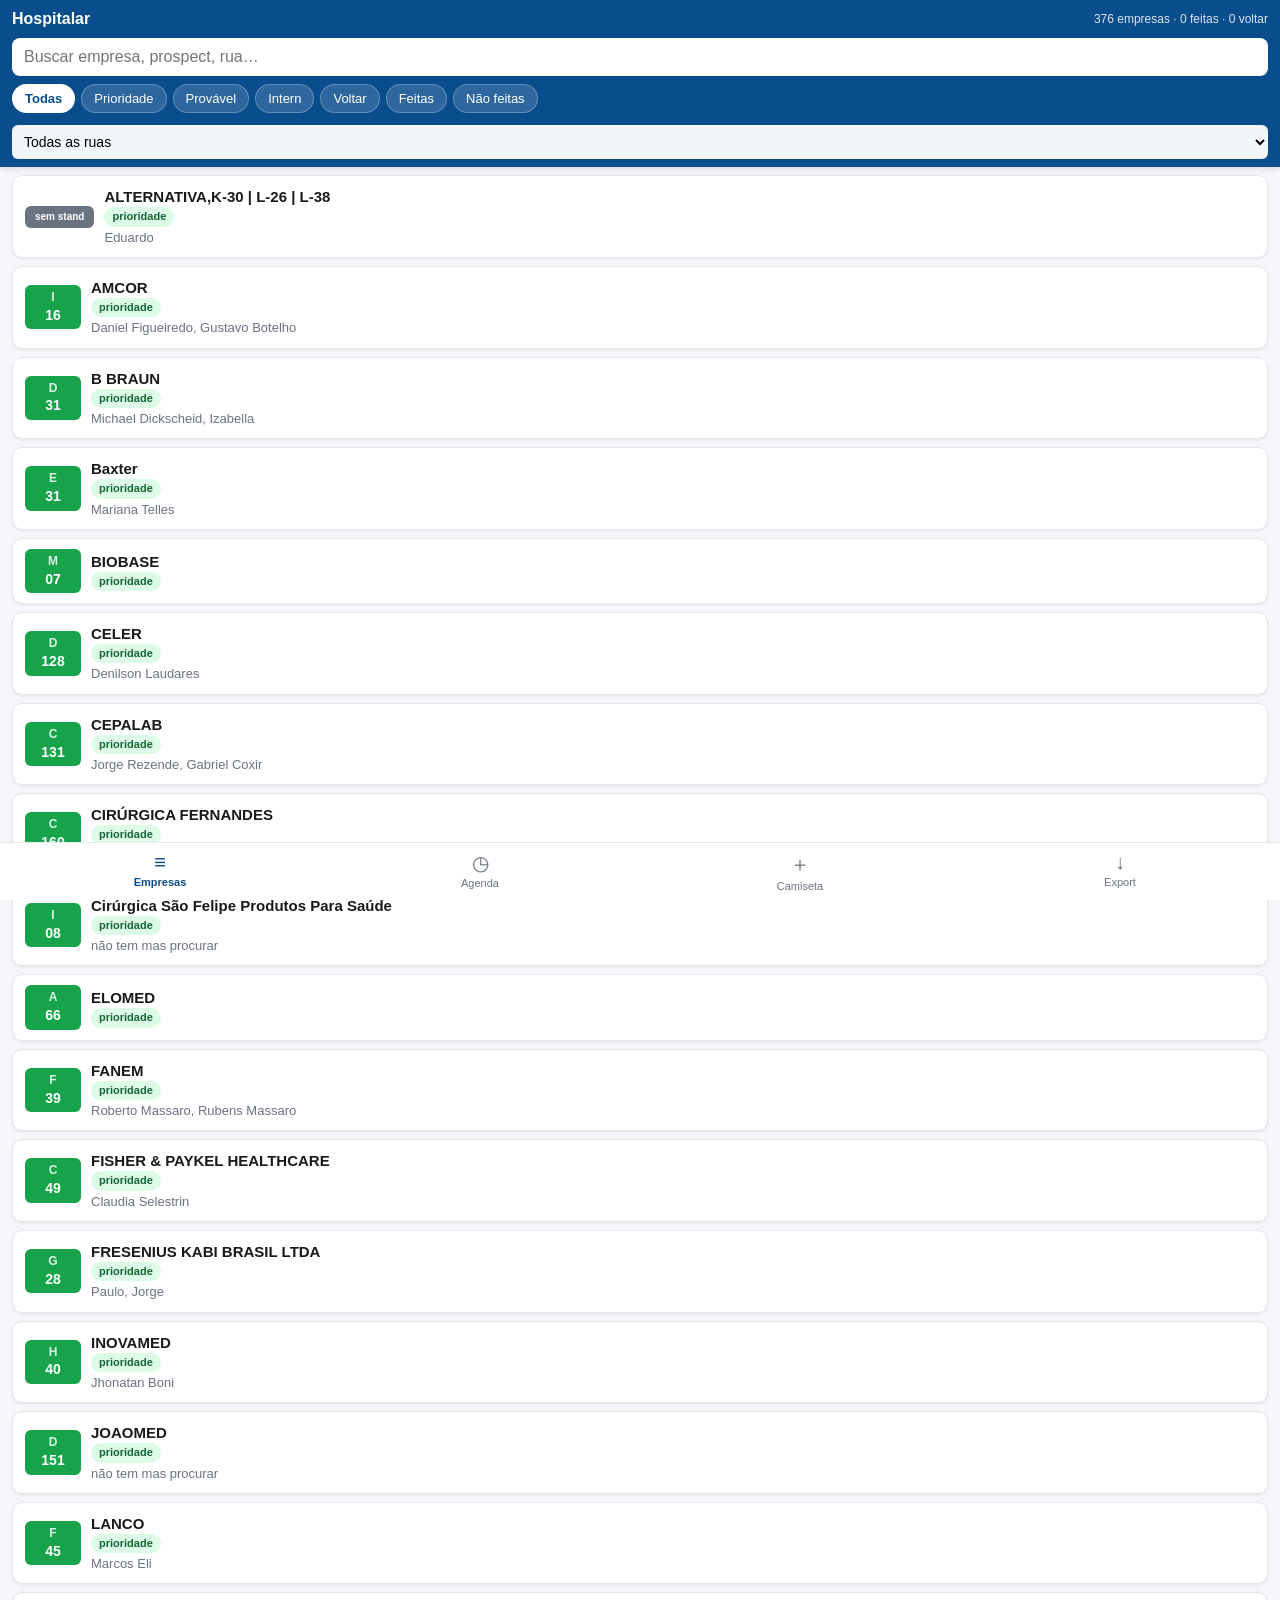
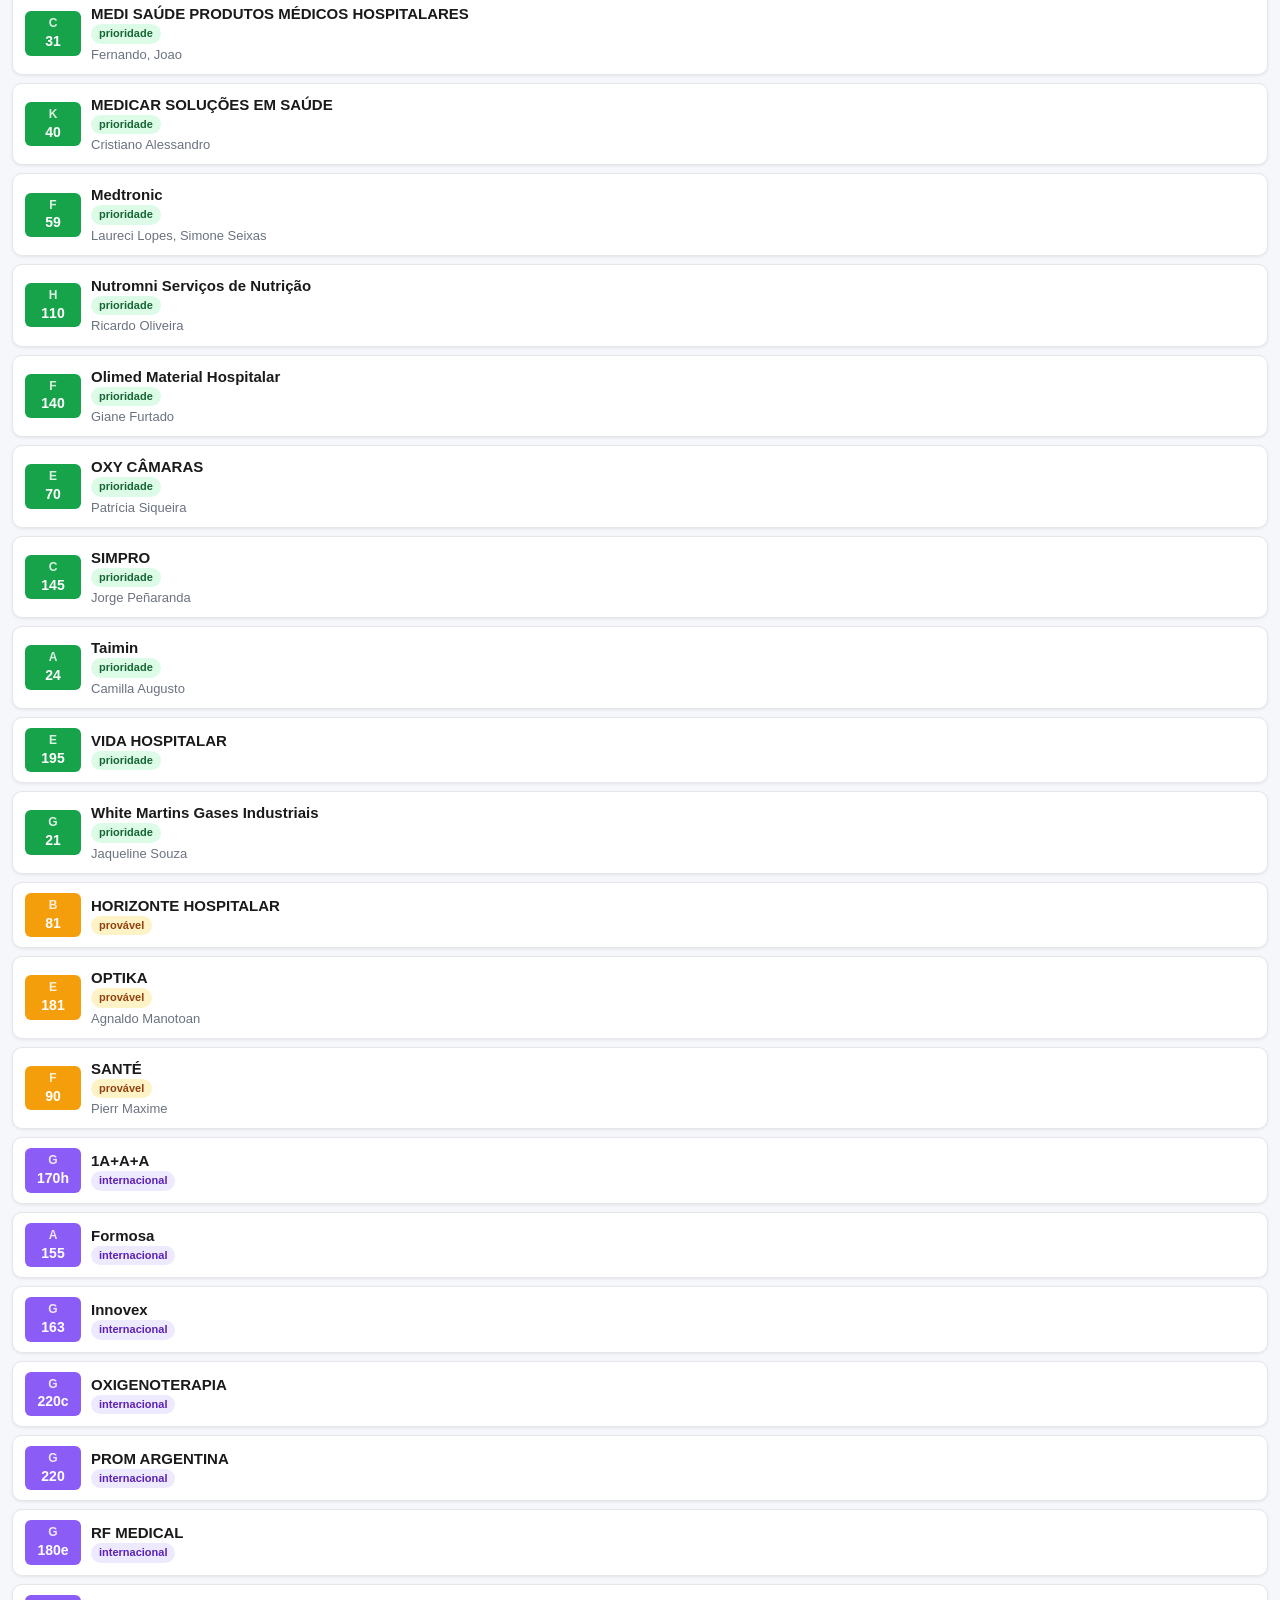
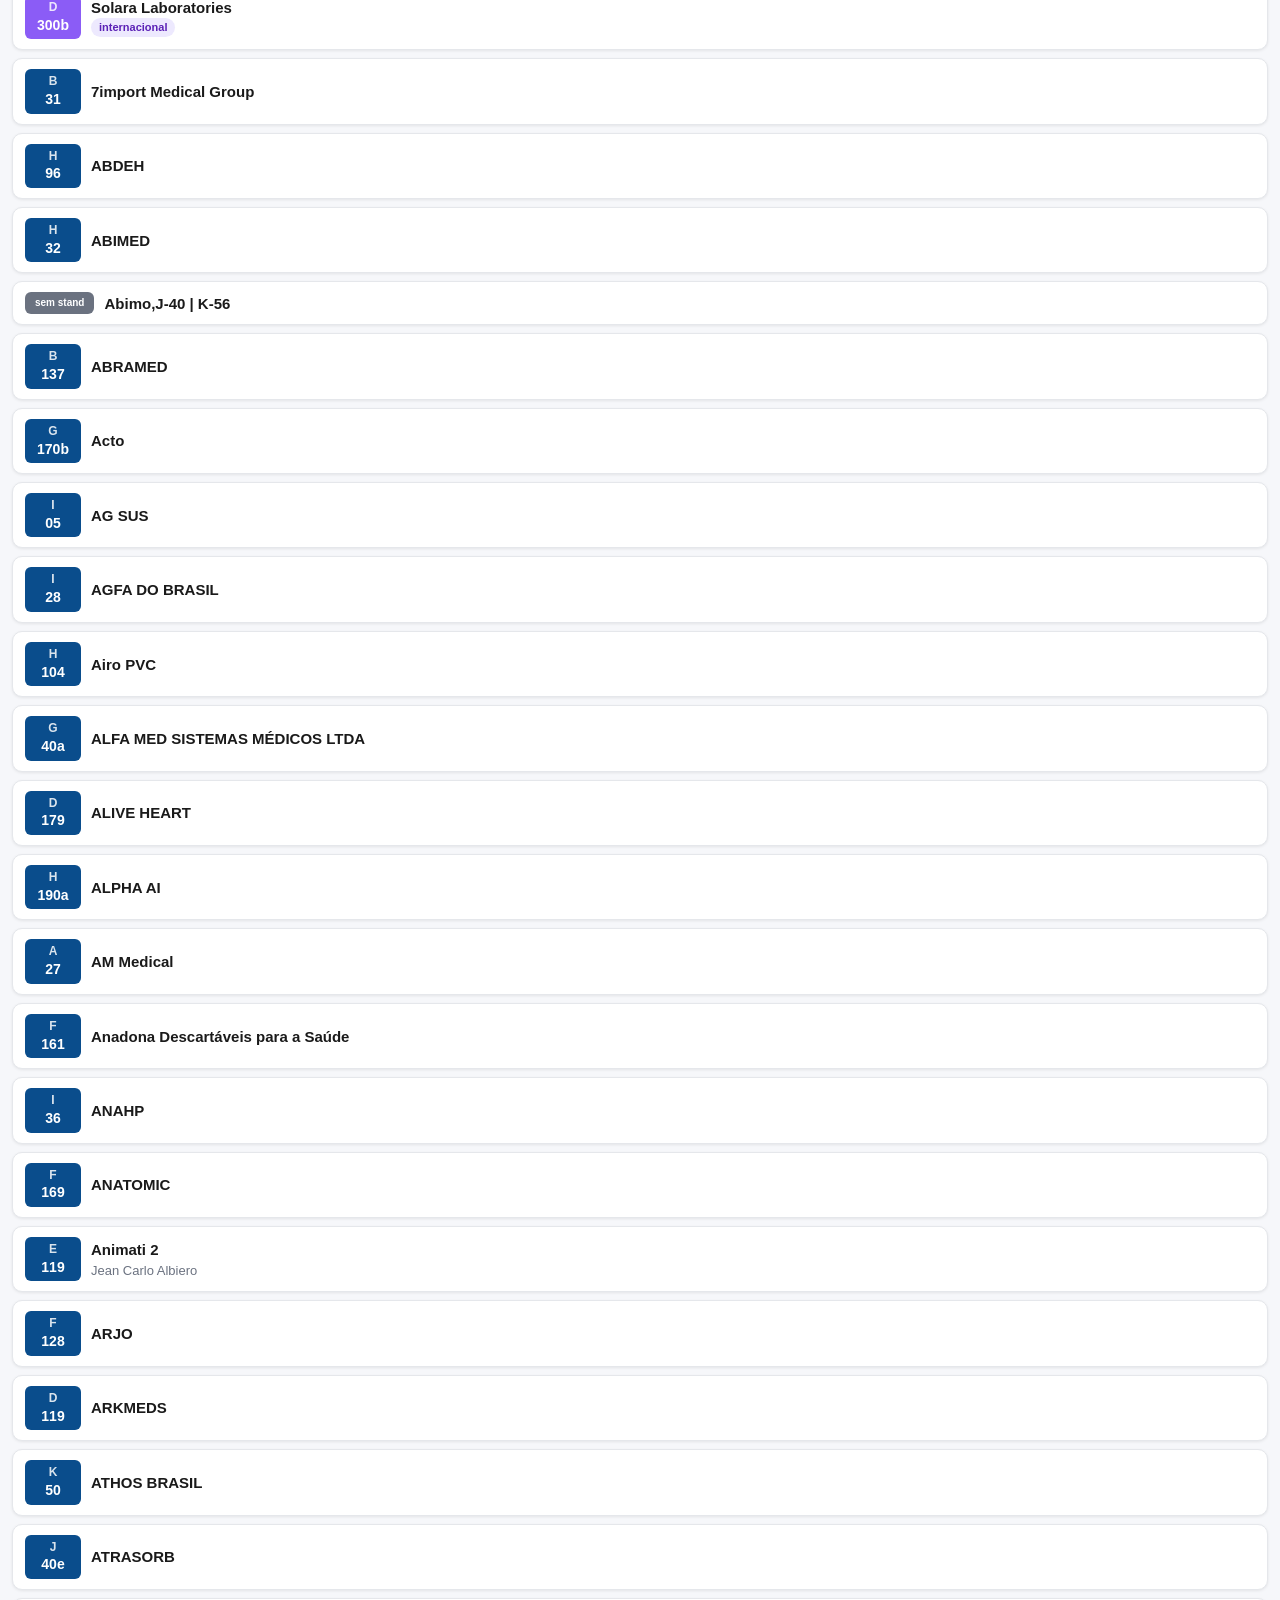
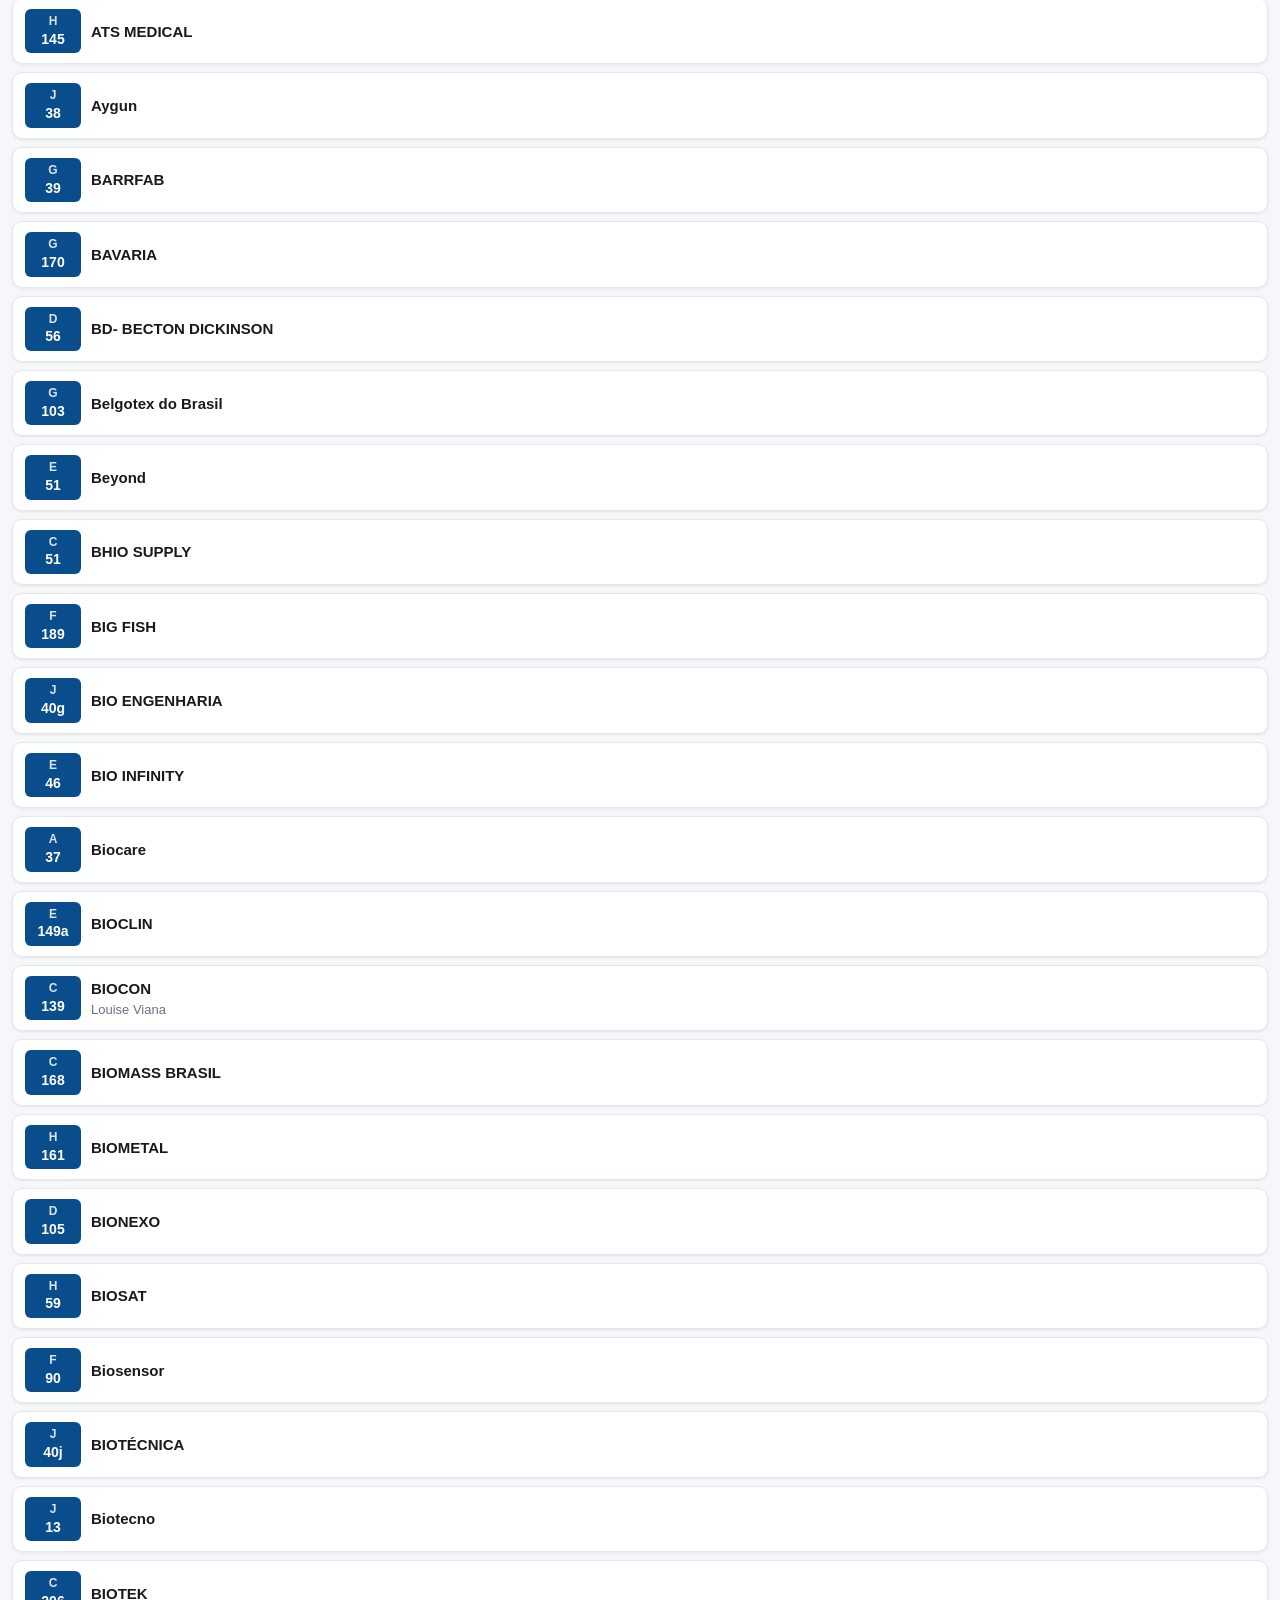
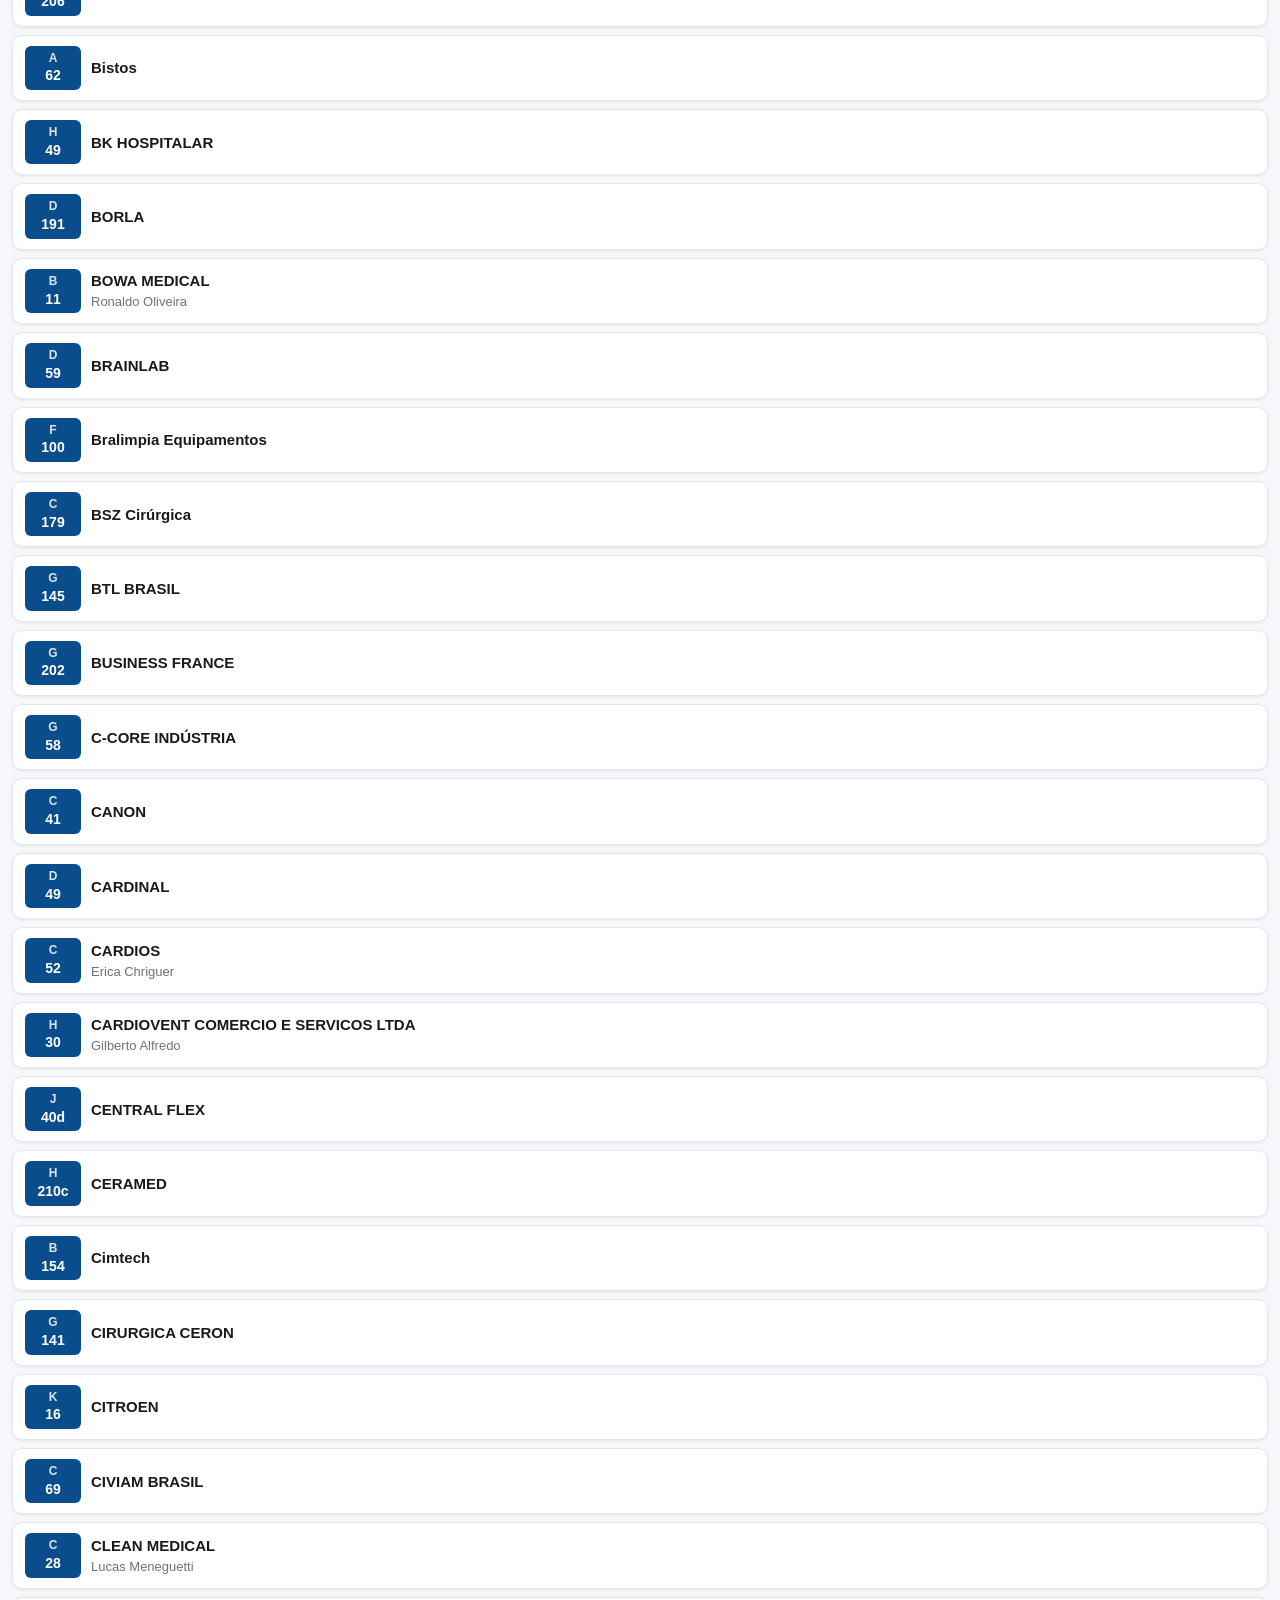
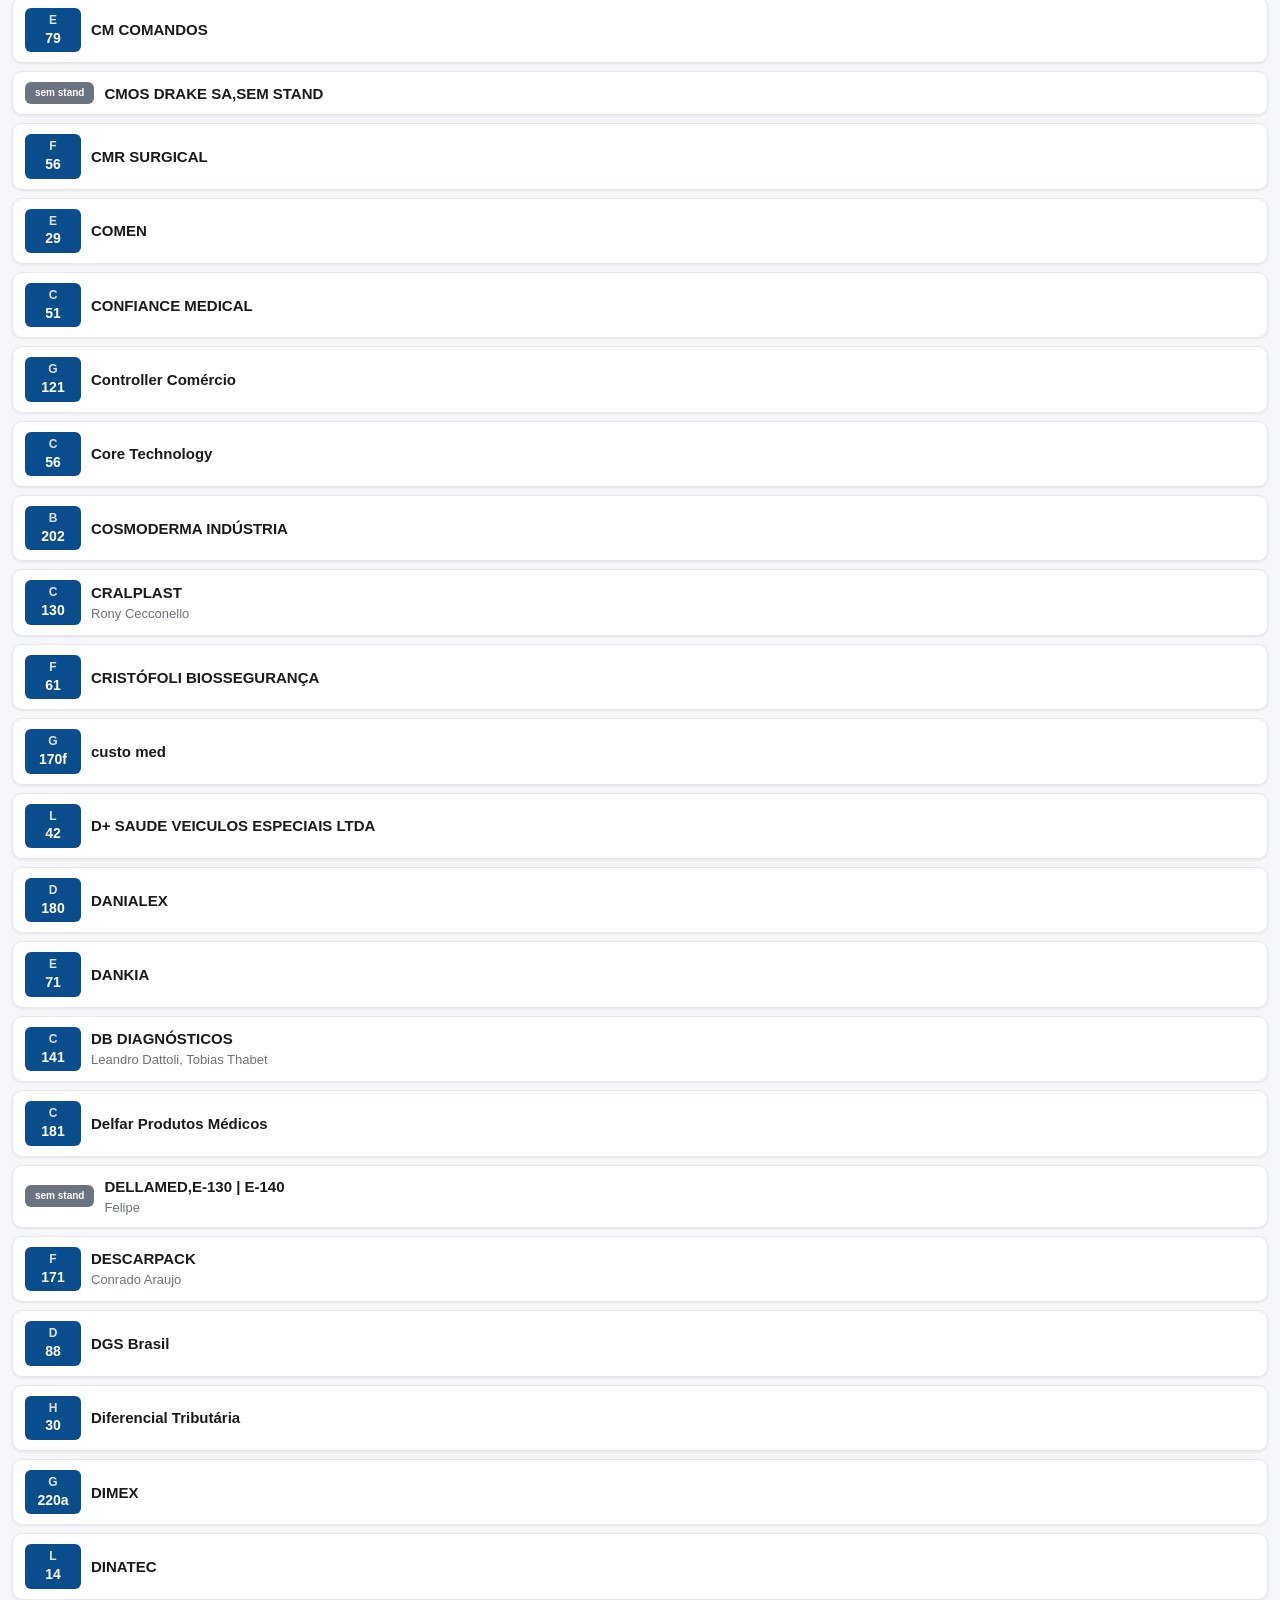
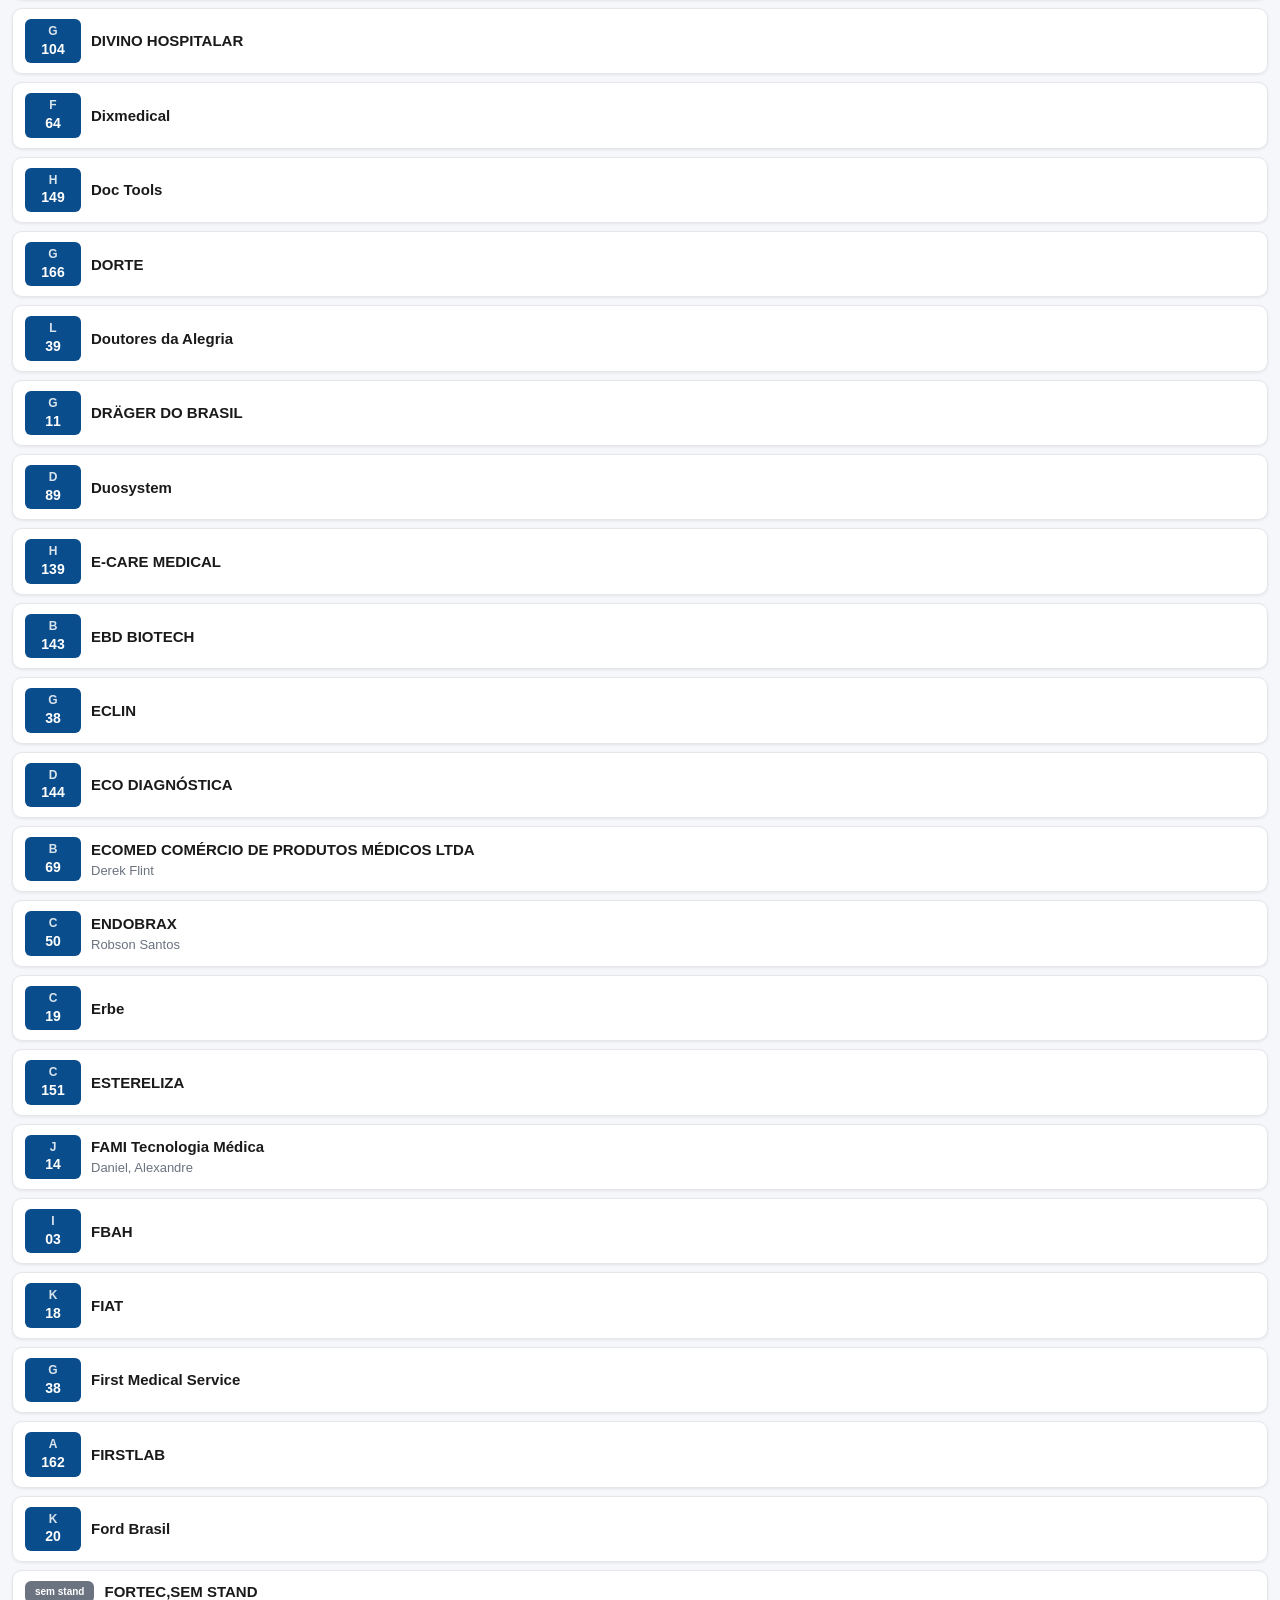
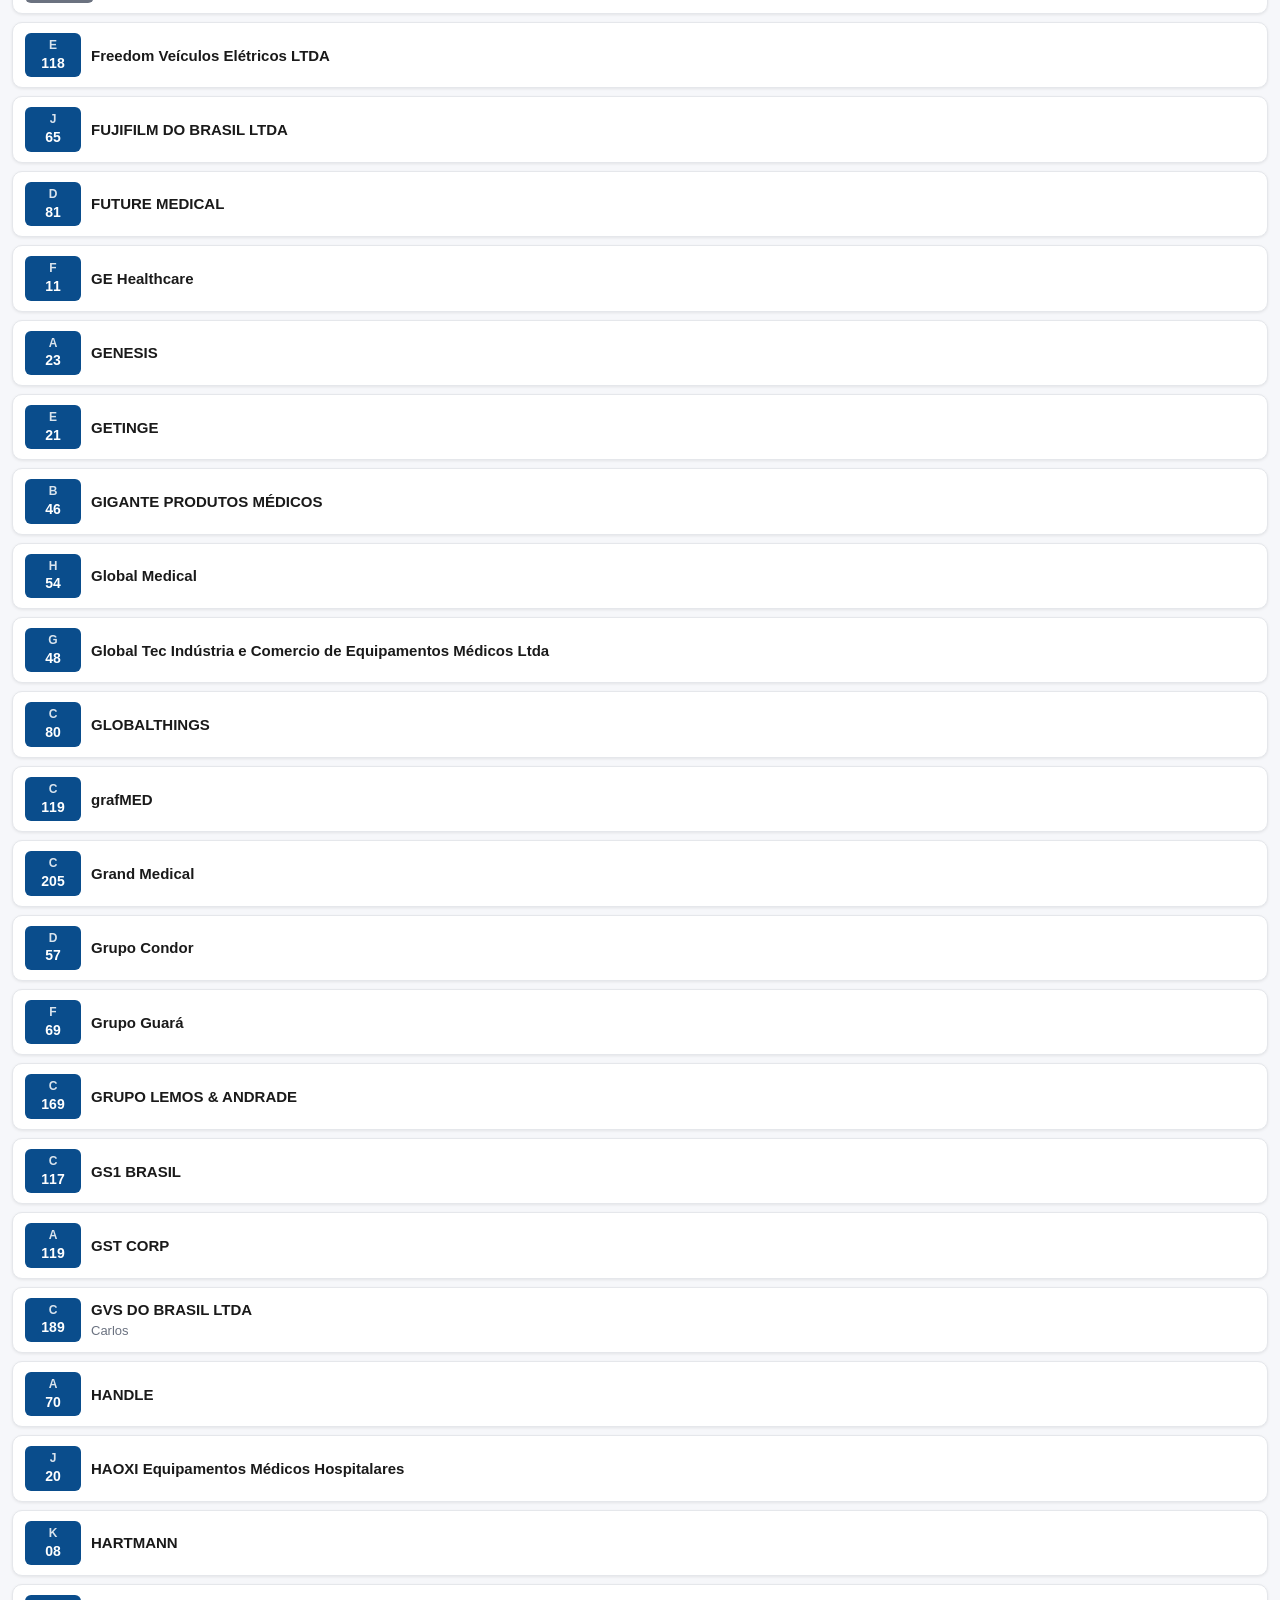
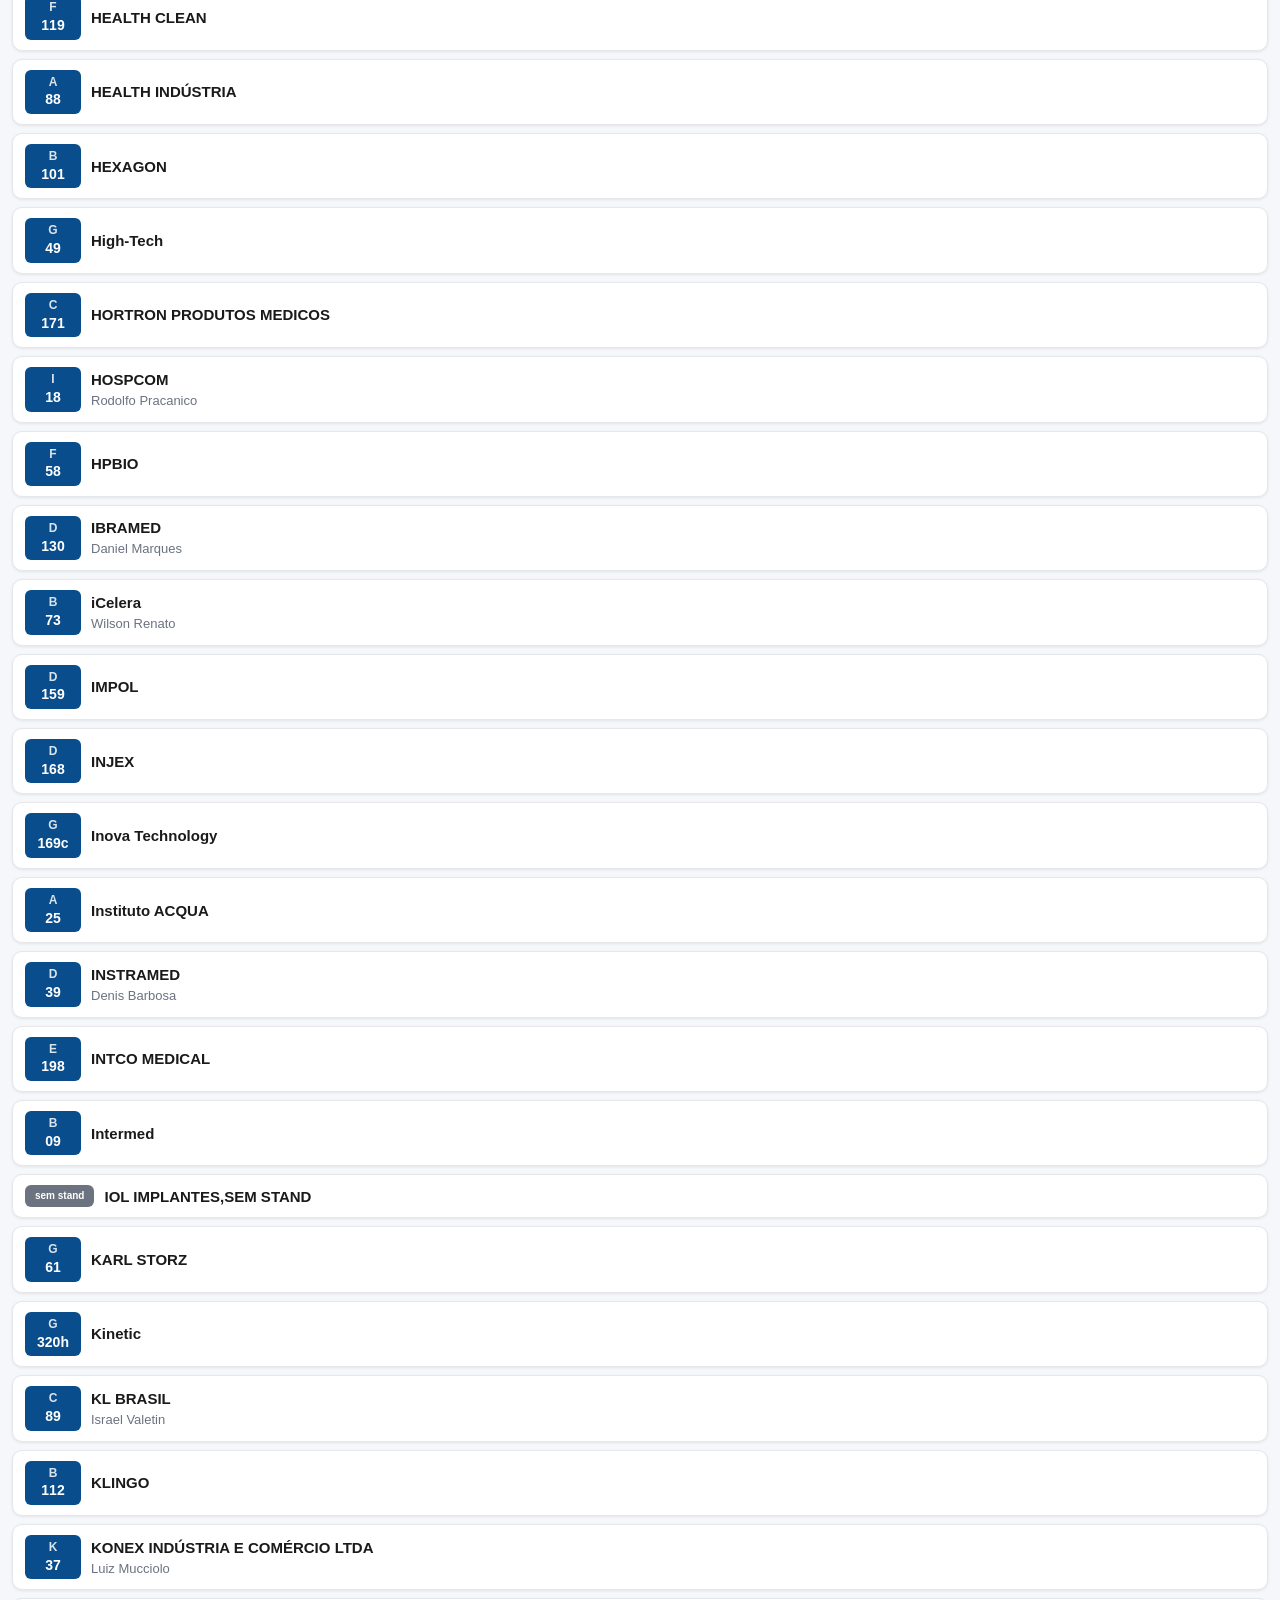
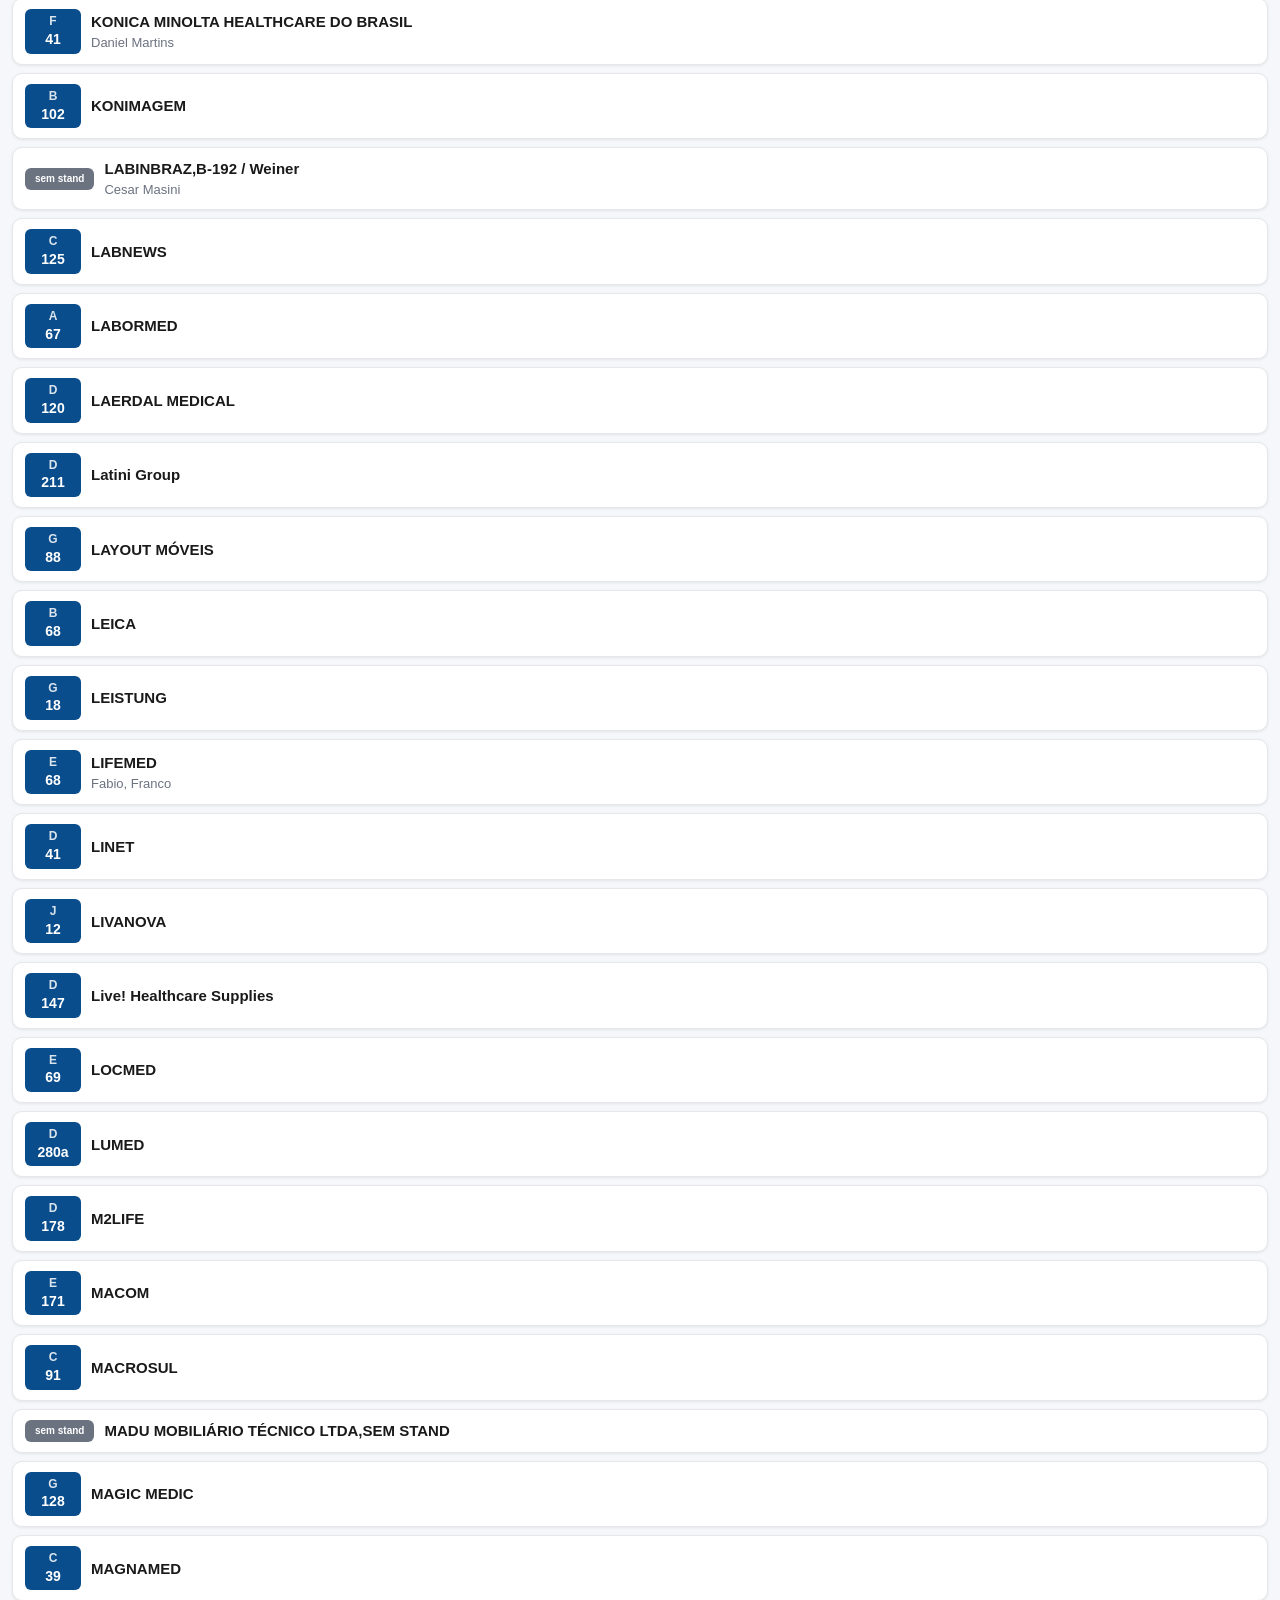
==== index.html @ 7a1d226c "feat: PWA Hospitalar 2026 inicial" ====
<!DOCTYPE html>
<html lang="pt-BR">
<head>
<meta charset="UTF-8">
<meta name="viewport" content="width=device-width, initial-scale=1, viewport-fit=cover, maximum-scale=1, user-scalable=no">
<meta name="theme-color" content="#0a4d8c">
<meta name="apple-mobile-web-app-capable" content="yes">
<meta name="apple-mobile-web-app-status-bar-style" content="black-translucent">
<meta name="apple-mobile-web-app-title" content="Hospitalar">
<link rel="manifest" href="manifest.json">
<link rel="apple-touch-icon" href="icon-192.png">
<title>Hospitalar 2026</title>
<link rel="stylesheet" href="app.css">
</head>
<body>

<header id="top-bar">
  <div id="title-row">
    <div id="title">Hospitalar</div>
    <div id="counter" class="muted">…</div>
  </div>
  <div id="search-row" class="hide-on-detail">
    <input id="q" type="search" placeholder="Buscar empresa, prospect, rua…" autocomplete="off">
  </div>
  <div id="filter-row" class="hide-on-detail">
    <button class="chip" data-filter="all">Todas</button>
    <button class="chip" data-filter="sim">Prioridade</button>
    <button class="chip" data-filter="provavel">Provável</button>
    <button class="chip" data-filter="intern">Intern</button>
    <button class="chip" data-filter="agenda">Voltar</button>
    <button class="chip" data-filter="feita">Feitas</button>
    <button class="chip" data-filter="naofeita">Não feitas</button>
  </div>
  <div id="rua-row" class="hide-on-detail">
    <select id="rua-select"><option value="">Todas as ruas</option></select>
  </div>
</header>

<main id="app">
  <!-- Vista de lista -->
  <section id="list-view" class="view active">
    <ul id="empresa-list"></ul>
    <div id="empty-state" class="empty hidden">Nada encontrado.</div>
  </section>

  <!-- Vista de detalhe -->
  <section id="detail-view" class="view"></section>

  <!-- Vista de agenda -->
  <section id="agenda-view" class="view"></section>

  <!-- Vista de extras (scans camiseta) -->
  <section id="extras-view" class="view"></section>

  <!-- Vista de export -->
  <section id="export-view" class="view">
    <h2>Exportar</h2>
    <p class="muted">Baixa todos os dados que você registrou.</p>
    <button class="btn primary" id="btn-export-json">Baixar JSON</button>
    <button class="btn" id="btn-export-csv">Baixar CSV (visitas)</button>
    <button class="btn" id="btn-export-agenda-csv">Baixar CSV (agenda)</button>
    <hr>
    <h3>Atenção</h3>
    <p class="muted">Dados ficam no seu celular. Se desinstalar o app ou limpar dados do navegador, perde tudo. Faça export ao final de cada dia.</p>
    <hr>
    <h3>Stats</h3>
    <div id="stats"></div>
    <hr>
    <button class="btn danger" id="btn-reset">Apagar tudo</button>
  </section>
</main>

<nav id="bottom-nav">
  <button data-view="list-view" class="nav-btn active">
    <span class="icon">≡</span><span>Empresas</span>
  </button>
  <button data-view="agenda-view" class="nav-btn">
    <span class="icon">◷</span><span>Agenda</span>
  </button>
  <button data-view="extras-view" class="nav-btn">
    <span class="icon">＋</span><span>Camiseta</span>
  </button>
  <button data-view="export-view" class="nav-btn">
    <span class="icon">↓</span><span>Export</span>
  </button>
</nav>

<script src="db.js"></script>
<script src="app.js"></script>
<script>
if ('serviceWorker' in navigator) {
  navigator.serviceWorker.register('sw.js').catch(console.warn);
}
</script>
</body>
</html>
---- app.css ----
:root {
  --bg: #f6f7fa;
  --card: #ffffff;
  --primary: #0a4d8c;
  --primary-dark: #073966;
  --accent: #14a085;
  --warn: #f59e0b;
  --danger: #dc2626;
  --text: #1a1a1a;
  --muted: #6b7280;
  --border: #e5e7eb;
  --sim: #16a34a;
  --provavel: #f59e0b;
  --intern: #8b5cf6;
  --nao: #9ca3af;
  --shadow: 0 1px 3px rgba(0,0,0,0.08);
}
* { box-sizing: border-box; }
html, body { margin: 0; padding: 0; background: var(--bg); color: var(--text);
  font-family: -apple-system, BlinkMacSystemFont, "Segoe UI", Roboto, sans-serif;
  font-size: 15px; line-height: 1.4;
  -webkit-tap-highlight-color: transparent;
  overscroll-behavior-y: contain;
}
body {
  padding-top: env(safe-area-inset-top);
  padding-bottom: env(safe-area-inset-bottom);
  min-height: 100vh;
}
.hidden { display: none !important; }
.muted { color: var(--muted); font-size: 13px; }

#top-bar {
  position: sticky; top: 0; z-index: 50;
  background: var(--primary); color: #fff;
  padding: 8px 12px 8px;
  box-shadow: 0 2px 6px rgba(0,0,0,0.12);
}
#title-row { display: flex; justify-content: space-between; align-items: center; }
#title { font-weight: 700; font-size: 16px; }
#counter { color: rgba(255,255,255,0.85); font-size: 12px; }
#search-row { margin-top: 8px; }
#q {
  width: 100%; padding: 10px 12px; border-radius: 8px; border: none;
  font-size: 16px; outline: none;
}
#filter-row {
  display: flex; gap: 6px; margin-top: 8px; overflow-x: auto;
  scrollbar-width: none; padding-bottom: 4px;
}
#filter-row::-webkit-scrollbar { display: none; }
.chip {
  background: rgba(255,255,255,0.15); color: #fff; border: 1px solid rgba(255,255,255,0.25);
  padding: 6px 12px; border-radius: 16px; font-size: 13px;
  white-space: nowrap; cursor: pointer; flex-shrink: 0;
}
.chip.active { background: #fff; color: var(--primary); font-weight: 600; }
#rua-row { margin-top: 8px; }
#rua-select {
  width: 100%; padding: 8px; border-radius: 6px; border: none;
  background: rgba(255,255,255,0.95); font-size: 14px;
}
body.detail-mode .hide-on-detail { display: none !important; }

main { padding: 0; min-height: calc(100vh - 200px); padding-bottom: 80px; }
.view { display: none; padding: 8px 12px; }
.view.active { display: block; }

#empresa-list { list-style: none; margin: 0; padding: 0; }
.empresa-card {
  background: var(--card); border: 1px solid var(--border); border-radius: 10px;
  padding: 10px 12px; margin-bottom: 8px; box-shadow: var(--shadow);
  display: flex; gap: 10px; align-items: center; cursor: pointer;
}
.empresa-card .info { flex: 1; min-width: 0; }
.empresa-card .nome { font-weight: 600; font-size: 15px; overflow: hidden;
  text-overflow: ellipsis; white-space: nowrap; }
.empresa-card .meta { font-size: 13px; color: var(--muted); display: flex; gap: 8px; flex-wrap: wrap; }
.empresa-card .stand-badge {
  background: var(--primary); color: #fff; font-weight: 700;
  padding: 4px 10px; border-radius: 6px; font-size: 14px; min-width: 56px;
  text-align: center;
}
.empresa-card .stand-badge .rua { font-size: 12px; opacity: 0.85; }
.empresa-card.sim .stand-badge { background: var(--sim); }
.empresa-card.provavel .stand-badge { background: var(--provavel); }
.empresa-card.intern .stand-badge { background: var(--intern); }
.empresa-card.nao .stand-badge { background: var(--nao); }
.empresa-card.no-stand .stand-badge { background: #6b7280; font-size: 10px; }
.status-pill {
  display: inline-block; padding: 2px 8px; border-radius: 10px; font-size: 11px;
  font-weight: 600;
}
.status-pill.sim { background: #dcfce7; color: #166534; }
.status-pill.provavel { background: #fef3c7; color: #92400e; }
.status-pill.intern { background: #ede9fe; color: #5b21b6; }
.status-pill.nao { background: #f3f4f6; color: #6b7280; }
.status-pill.feita { background: #dbeafe; color: #1e40af; }
.status-pill.voltar { background: #fee2e2; color: #991b1b; }
.status-pill.interesse-sem { background: #f3f4f6; color: #6b7280; }
.status-pill.interesse-algum { background: #fef3c7; color: #92400e; }
.status-pill.interesse-muito { background: #dcfce7; color: #166534; }

.empty { padding: 40px 20px; text-align: center; color: var(--muted); }

/* Detail view */
#detail-view { padding: 0; }
.detail-header {
  background: var(--primary); color: #fff; padding: 12px;
  position: sticky; top: 0; z-index: 10;
  display: flex; align-items: center; gap: 8px;
}
.detail-header .back { background: none; border: none; color: #fff;
  font-size: 20px; padding: 4px 8px; cursor: pointer; }
.detail-header .title { flex: 1; }
.detail-header .nome { font-weight: 700; font-size: 16px; }
.detail-header .sub { font-size: 12px; opacity: 0.9; }
.detail-body { padding: 12px; }
.detail-body h3 { margin: 16px 0 8px; font-size: 14px; color: var(--muted);
  text-transform: uppercase; letter-spacing: 0.5px; }
.detail-body section.card {
  background: var(--card); border-radius: 10px; padding: 12px; margin-bottom: 12px;
  box-shadow: var(--shadow);
}
.prospect {
  display: flex; gap: 10px; align-items: center; padding: 8px 0;
  border-bottom: 1px solid var(--border);
}
.prospect:last-child { border: none; }
.prospect .photo {
  width: 48px; height: 48px; border-radius: 50%; background: var(--border);
  display: flex; align-items: center; justify-content: center; font-size: 18px;
  color: var(--muted); overflow: hidden; flex-shrink: 0;
}
.prospect .photo img { width: 100%; height: 100%; object-fit: cover; }
.prospect .photo input { display: none; }
.prospect .info { flex: 1; min-width: 0; }
.prospect .nome { font-weight: 600; font-size: 14px; }
.prospect .actions { display: flex; gap: 6px; margin-top: 2px; flex-wrap: wrap; }
.prospect .actions a, .prospect .actions button {
  font-size: 12px; padding: 4px 8px; border-radius: 4px;
  border: 1px solid var(--border); background: #fff;
  color: var(--primary); text-decoration: none; cursor: pointer;
}

label { display: block; font-size: 13px; color: var(--muted); margin-top: 8px; margin-bottom: 4px; }
input[type="text"], input[type="tel"], input[type="email"], input[type="date"],
input[type="time"], select, textarea {
  width: 100%; padding: 10px; border: 1px solid var(--border); border-radius: 6px;
  font-size: 15px; background: #fff; font-family: inherit;
}
textarea { resize: vertical; min-height: 70px; }
.radio-group { display: flex; gap: 6px; }
.radio-group label {
  flex: 1; padding: 10px; border: 1px solid var(--border); border-radius: 6px;
  text-align: center; cursor: pointer; color: var(--text); margin: 0; font-size: 13px;
  background: #fff;
}
.radio-group input[type="radio"] { display: none; }
.radio-group input[type="radio"]:checked + span { font-weight: 600; }
.radio-group label.selected { background: var(--primary); color: #fff; border-color: var(--primary); }

.btn {
  display: block; width: 100%; padding: 12px; border-radius: 8px;
  border: 1px solid var(--border); background: #fff; cursor: pointer;
  font-size: 15px; margin-top: 8px; font-weight: 500;
  color: var(--text);
}
.btn.primary { background: var(--primary); color: #fff; border-color: var(--primary); }
.btn.success { background: var(--sim); color: #fff; border-color: var(--sim); }
.btn.danger { background: var(--danger); color: #fff; border-color: var(--danger); }
.btn.small { padding: 6px 10px; width: auto; font-size: 13px; display: inline-block; }
.btn[disabled] { opacity: 0.5; cursor: not-allowed; }

.row { display: flex; gap: 8px; }
.row > * { flex: 1; }

.card-foto-cartao {
  display: flex; gap: 8px; align-items: center; flex-wrap: wrap;
}
.card-foto-cartao img { max-width: 100%; max-height: 200px; border-radius: 8px; border: 1px solid var(--border); }
.card-foto-cartao .placeholder {
  width: 100%; height: 100px; background: var(--bg); border: 2px dashed var(--border);
  border-radius: 8px; display: flex; align-items: center; justify-content: center;
  color: var(--muted); cursor: pointer;
}

.audio-block { background: var(--bg); padding: 10px; border-radius: 8px; }
.audio-block audio { width: 100%; margin-top: 6px; }
.rec-btn { background: var(--danger); color: #fff; }
.rec-btn.recording { background: #991b1b; animation: pulse 1.5s infinite; }
@keyframes pulse { 0%,100% { opacity: 1; } 50% { opacity: 0.6; } }

#bottom-nav {
  position: fixed; bottom: 0; left: 0; right: 0;
  background: #fff; border-top: 1px solid var(--border);
  display: flex; padding-bottom: env(safe-area-inset-bottom);
  z-index: 100;
}
.nav-btn {
  flex: 1; border: none; background: transparent; padding: 8px 4px;
  cursor: pointer; color: var(--muted); font-size: 11px;
  display: flex; flex-direction: column; align-items: center; gap: 2px;
}
.nav-btn .icon { font-size: 20px; }
.nav-btn.active { color: var(--primary); font-weight: 600; }

/* Agenda */
.agenda-day { margin-bottom: 16px; }
.agenda-day h3 { font-size: 14px; margin: 8px 0; color: var(--primary); }
.agenda-item {
  background: var(--card); padding: 10px 12px; border-radius: 8px;
  margin-bottom: 6px; display: flex; gap: 10px; box-shadow: var(--shadow);
  cursor: pointer; border-left: 4px solid var(--primary);
}
.agenda-item.extra { border-left-color: var(--accent); }
.agenda-item .hora { font-weight: 700; min-width: 50px; }
.agenda-item .info { flex: 1; }
.agenda-item .obs { font-size: 12px; color: var(--muted); margin-top: 2px; }

#stats { padding: 8px 0; line-height: 1.8; }

hr { border: none; border-top: 1px solid var(--border); margin: 16px 0; }

.toast {
  position: fixed; bottom: 70px; left: 50%; transform: translateX(-50%);
  background: var(--text); color: #fff; padding: 10px 16px; border-radius: 6px;
  font-size: 14px; z-index: 200; opacity: 0; transition: opacity 0.2s;
  pointer-events: none;
}
.toast.show { opacity: 1; }
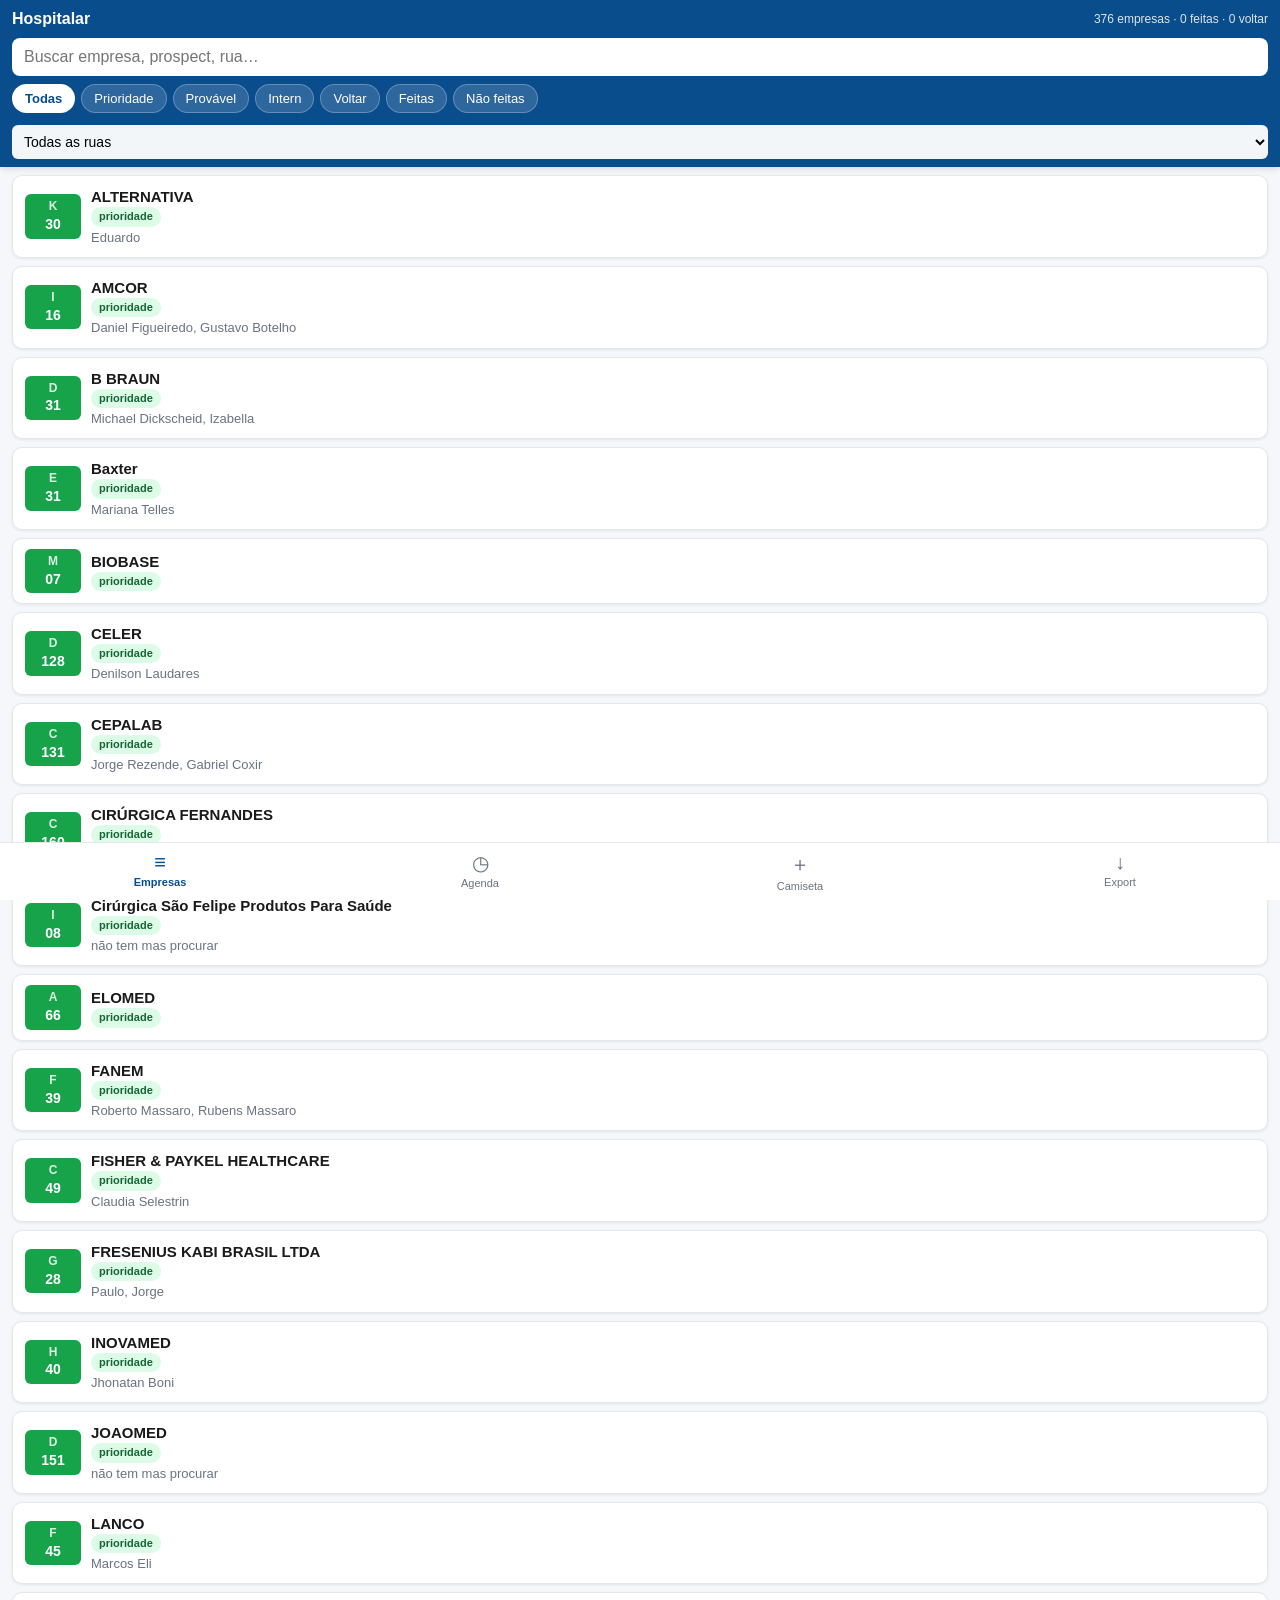
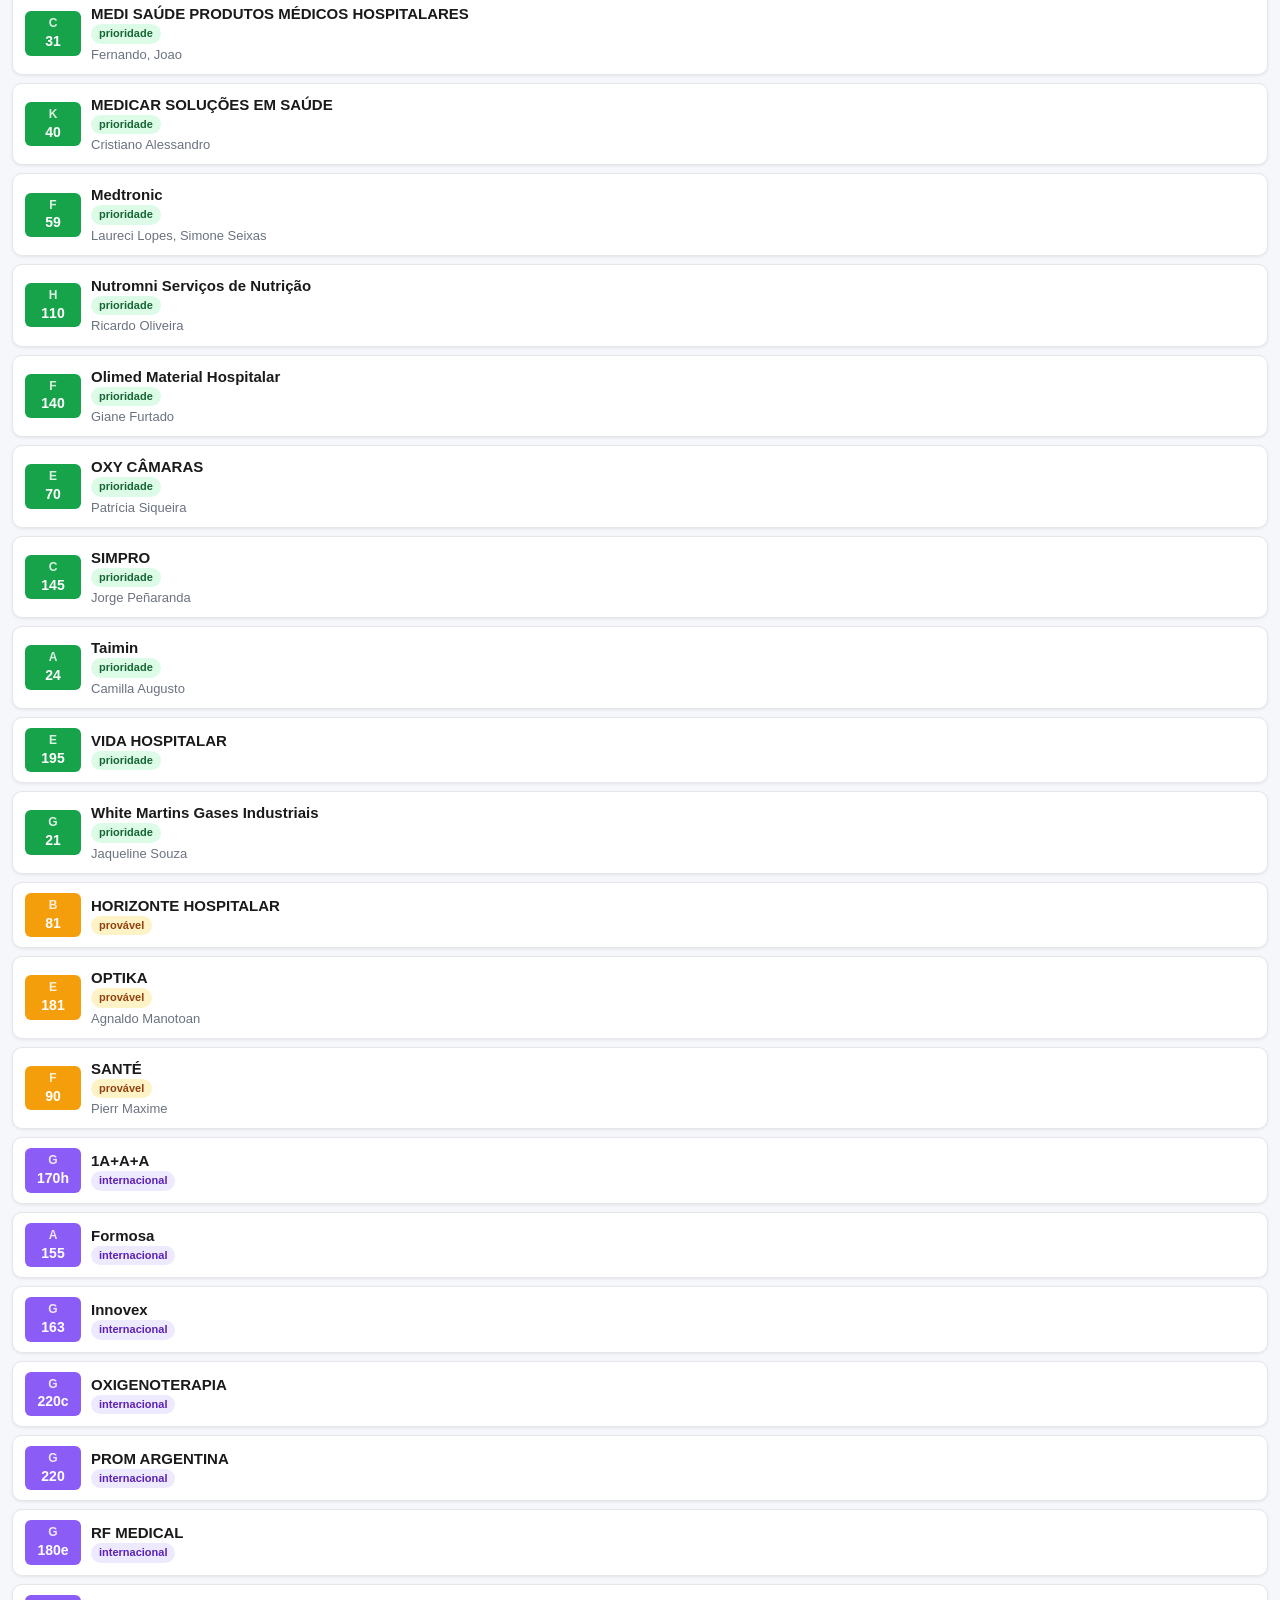
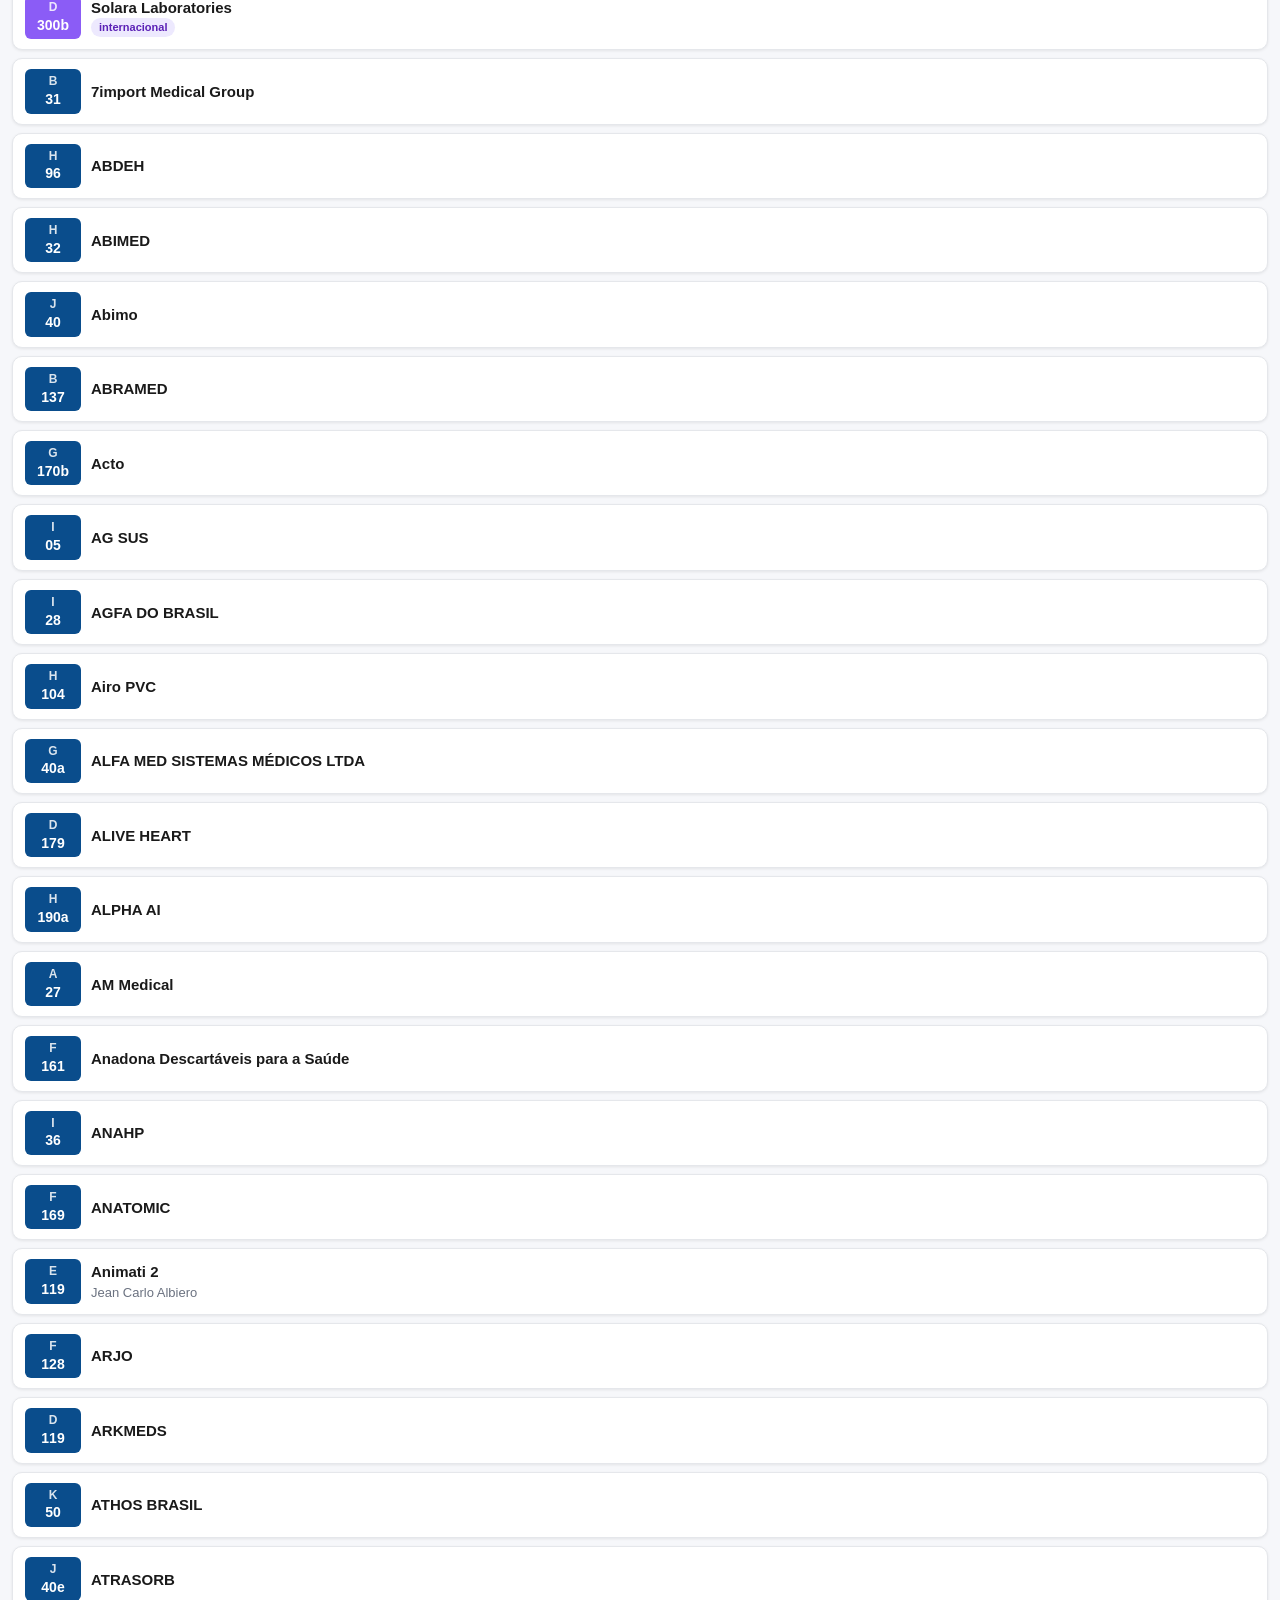
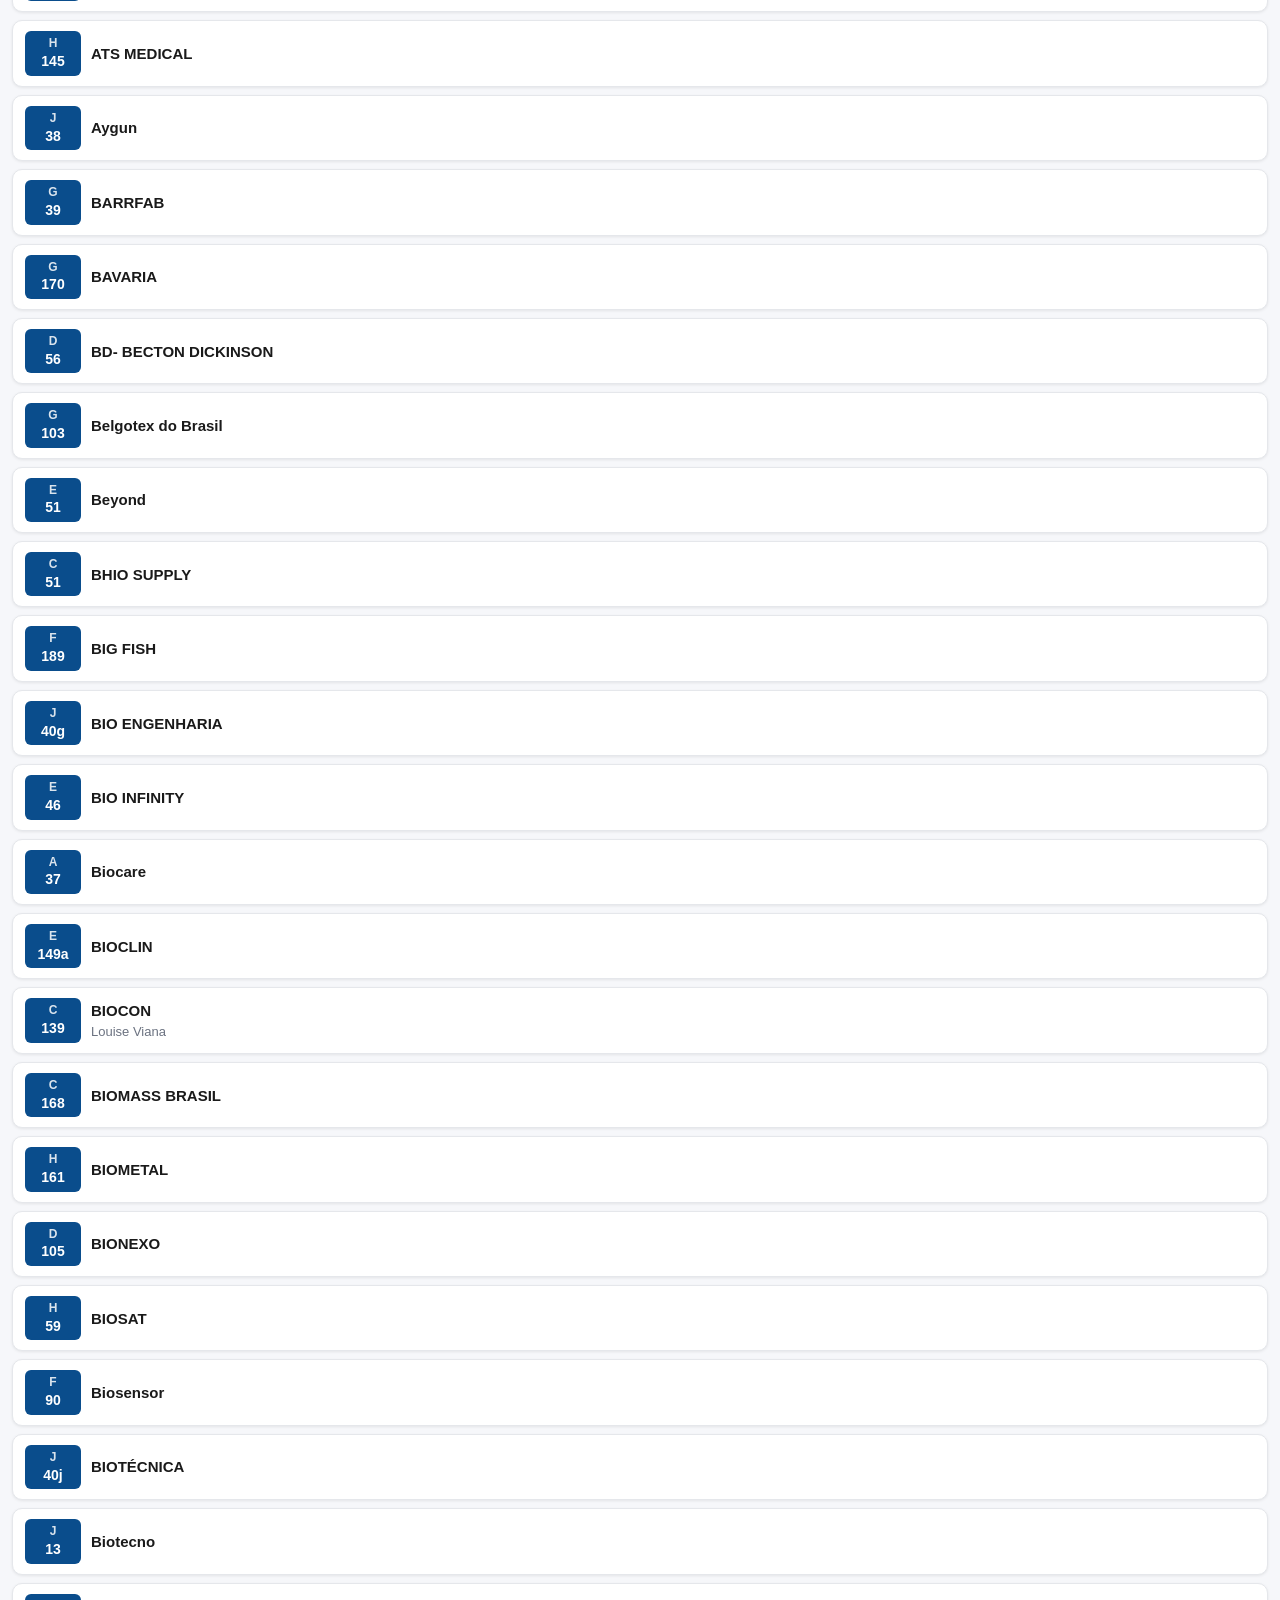
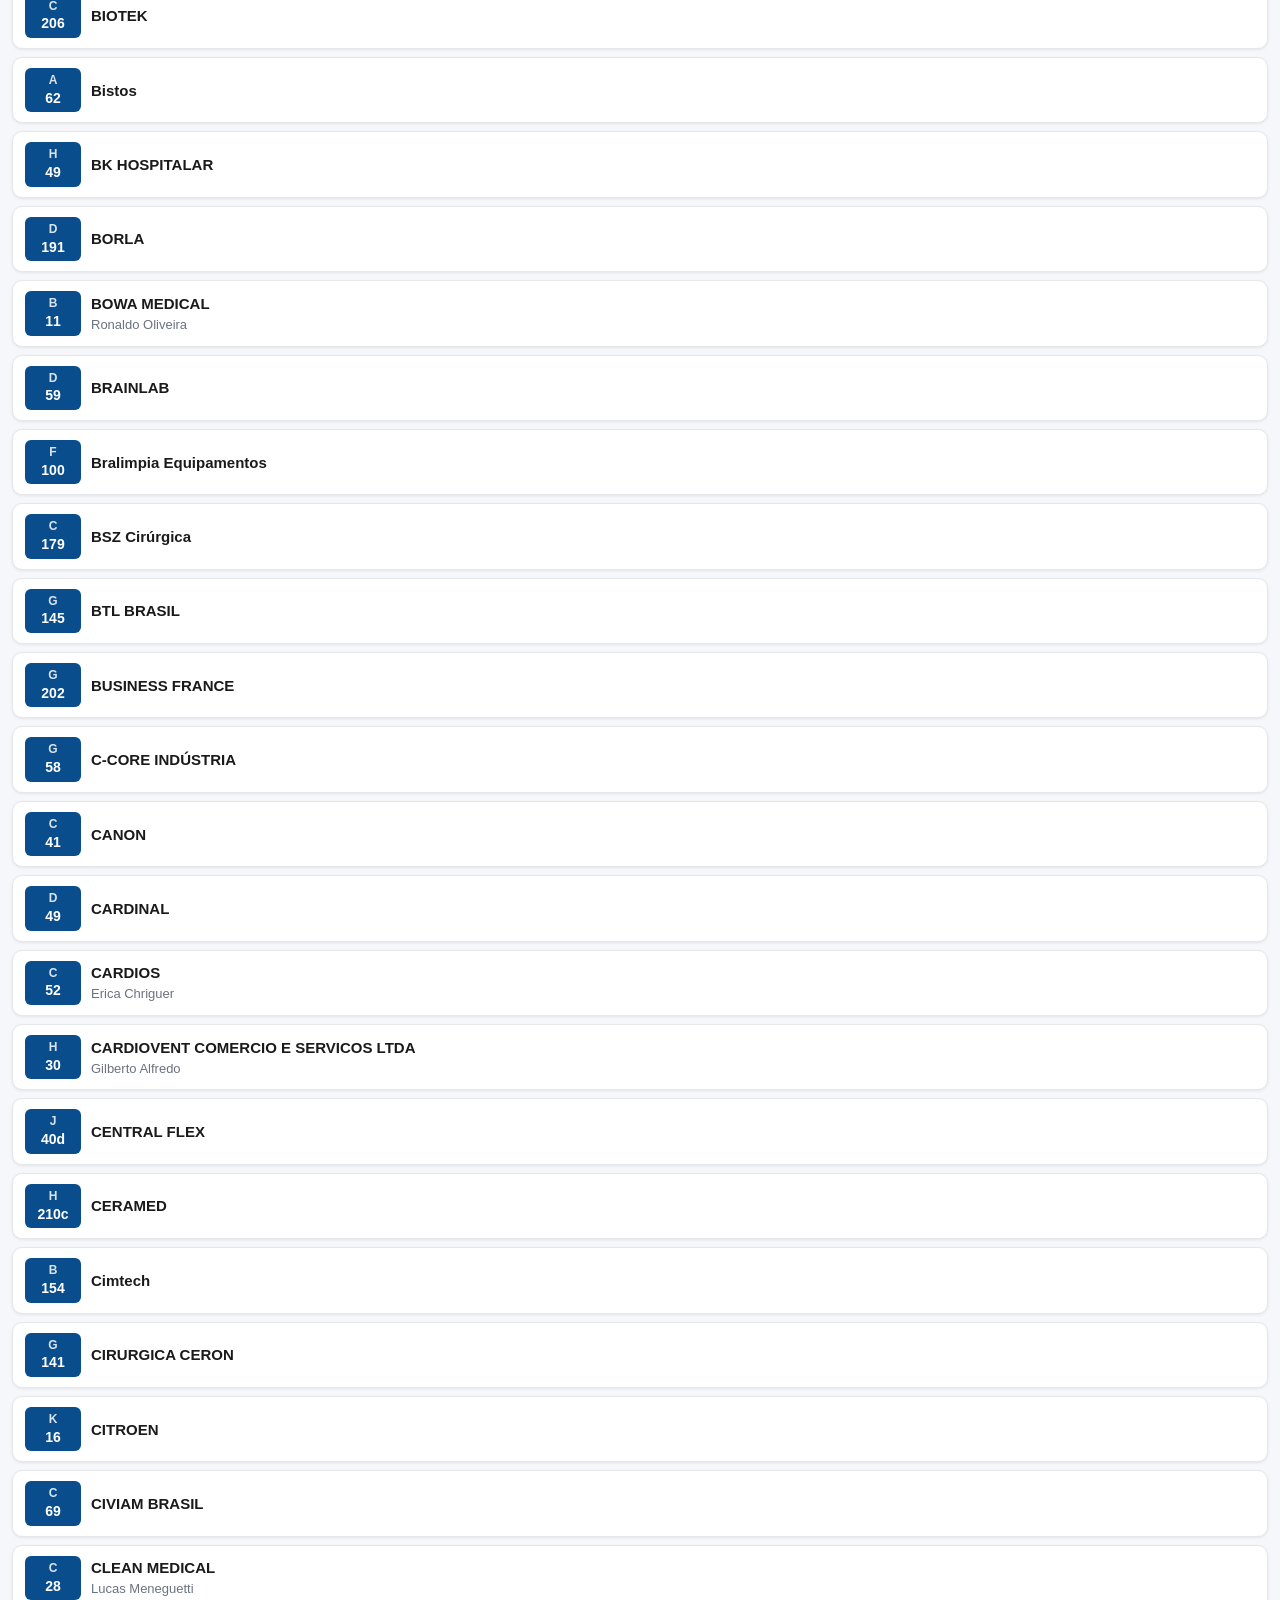
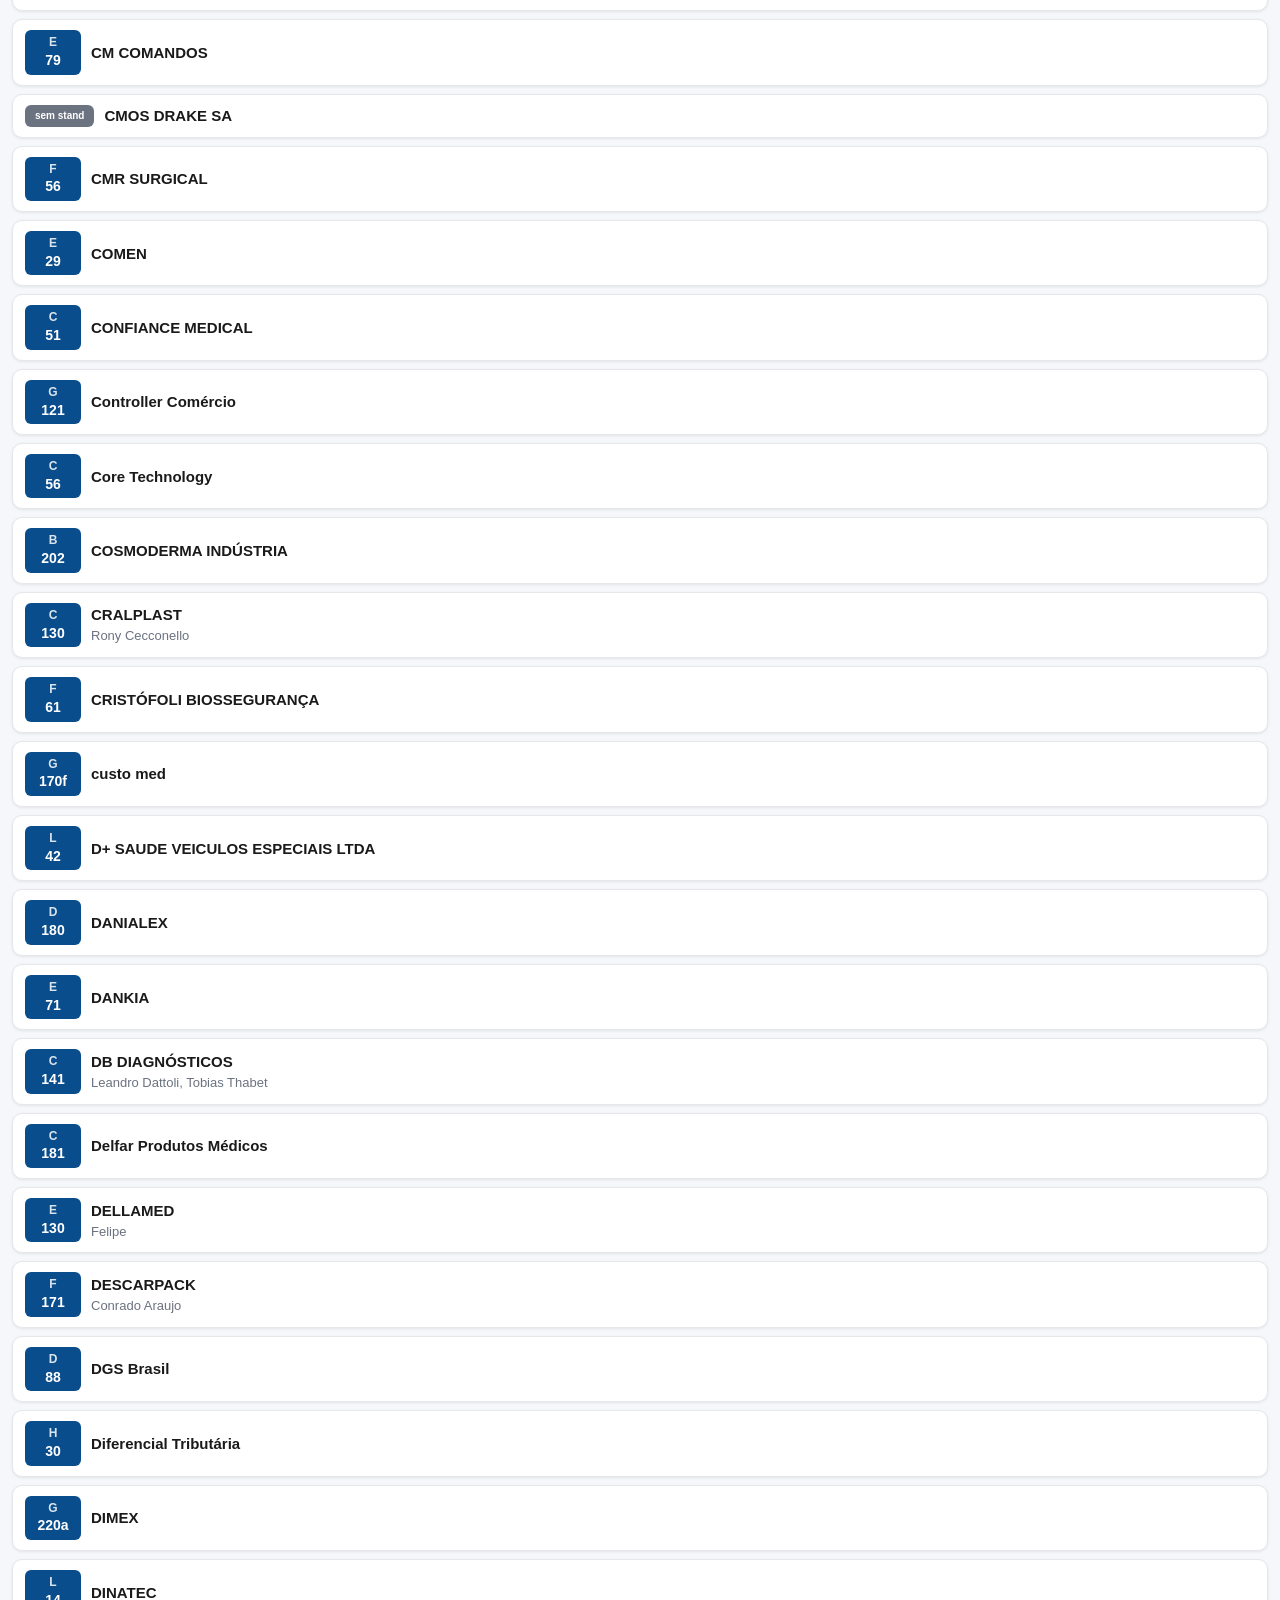
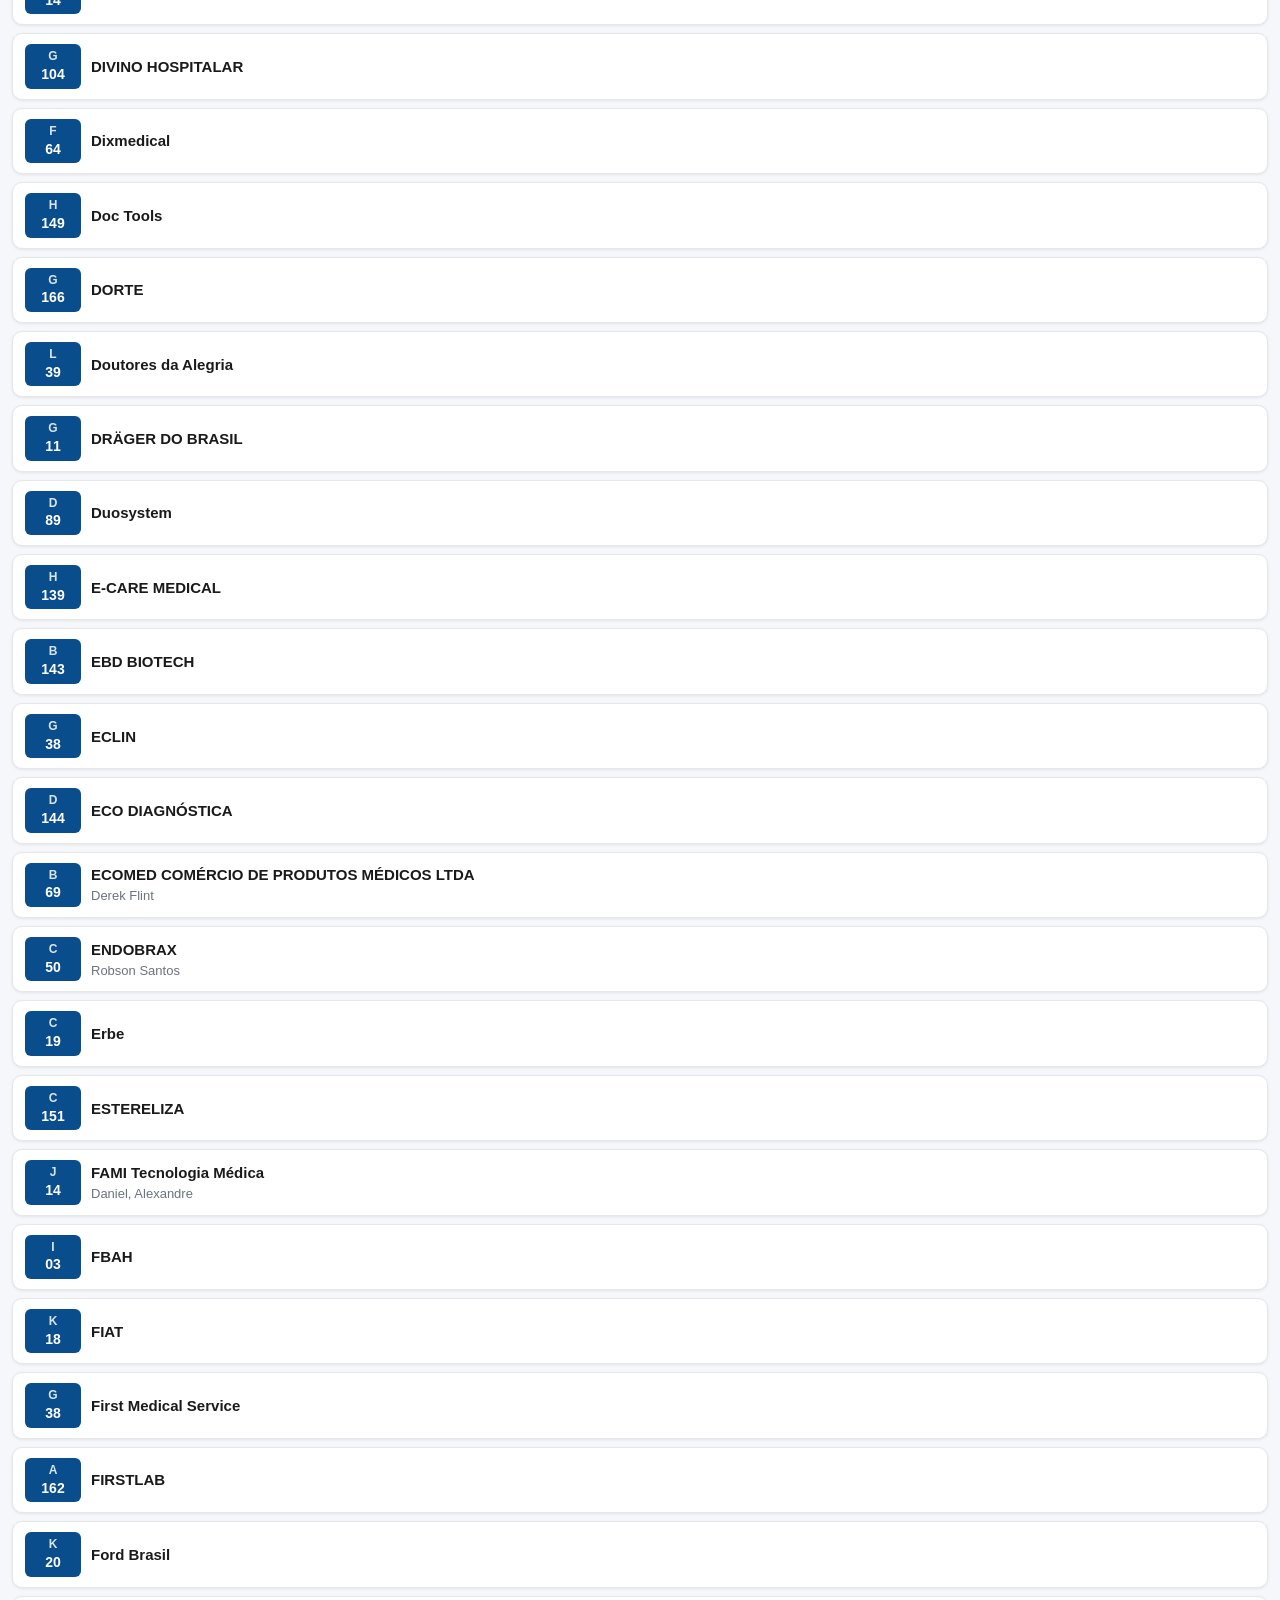
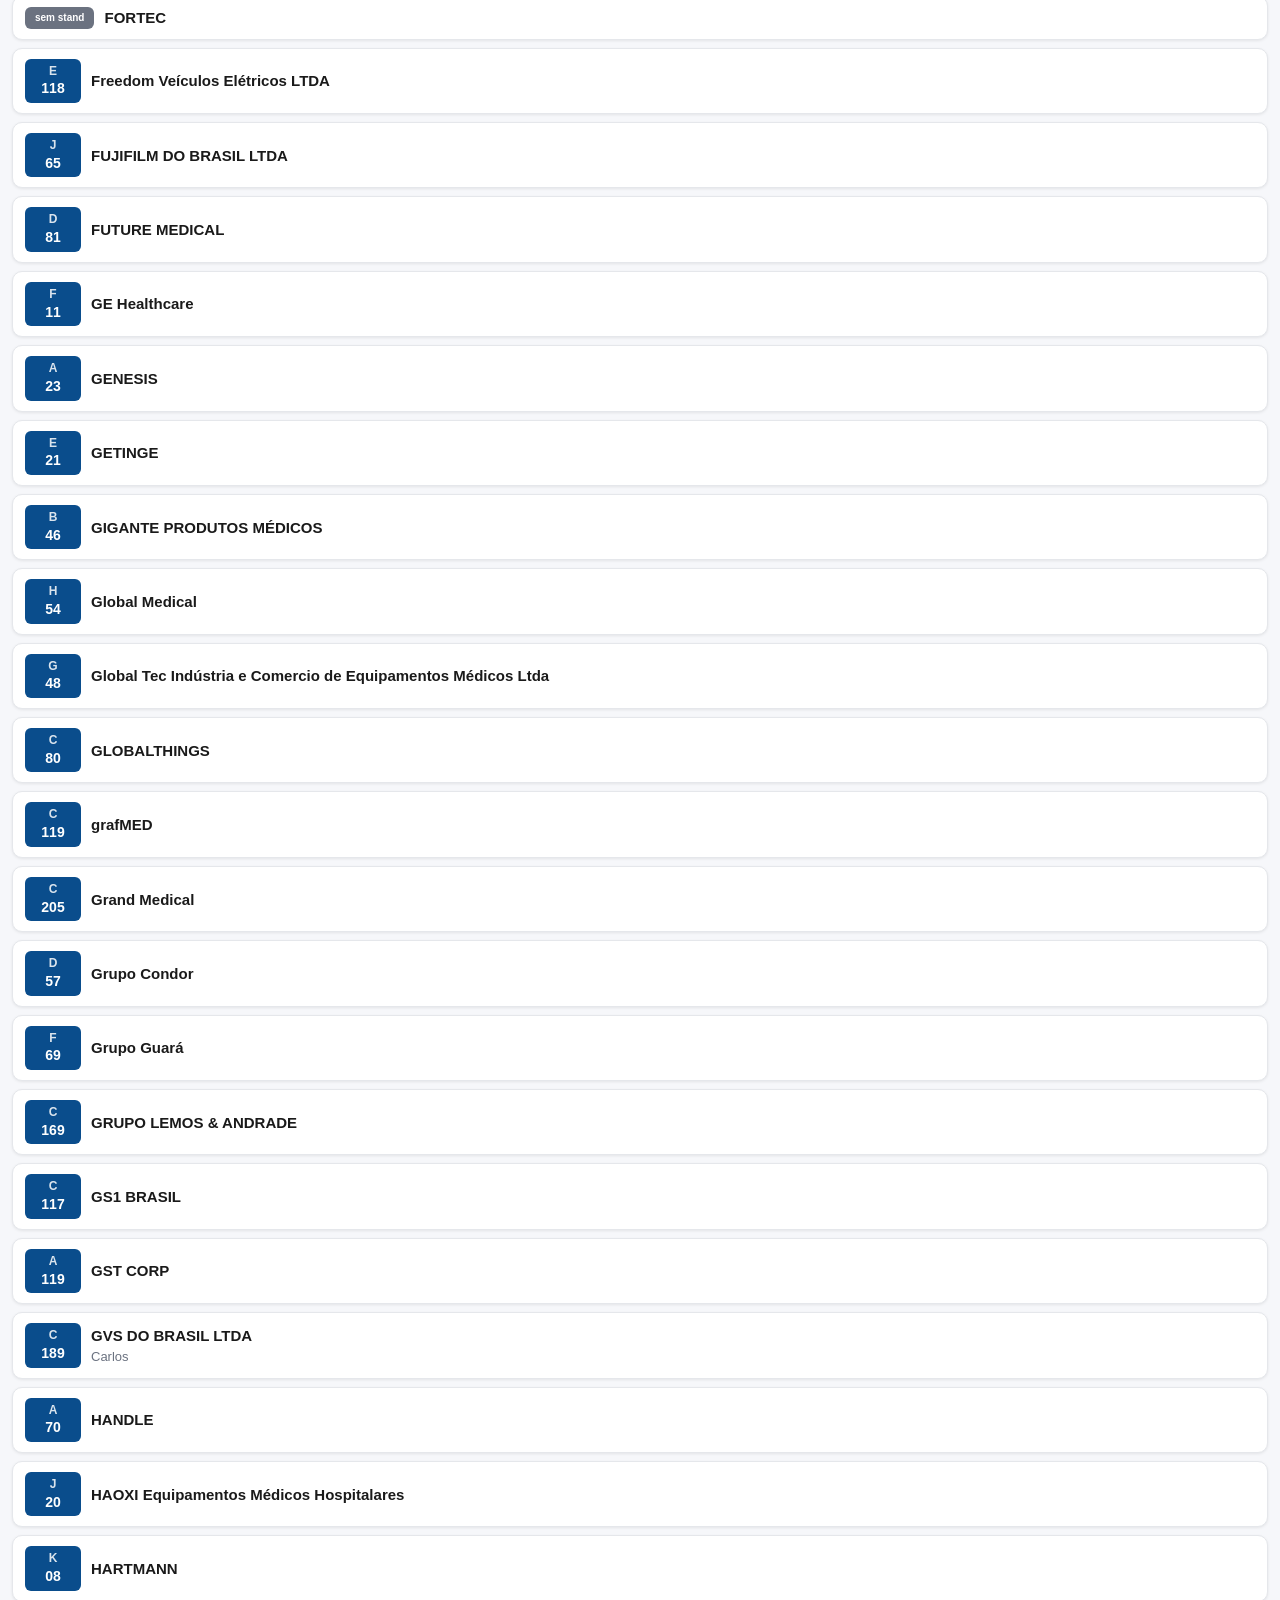
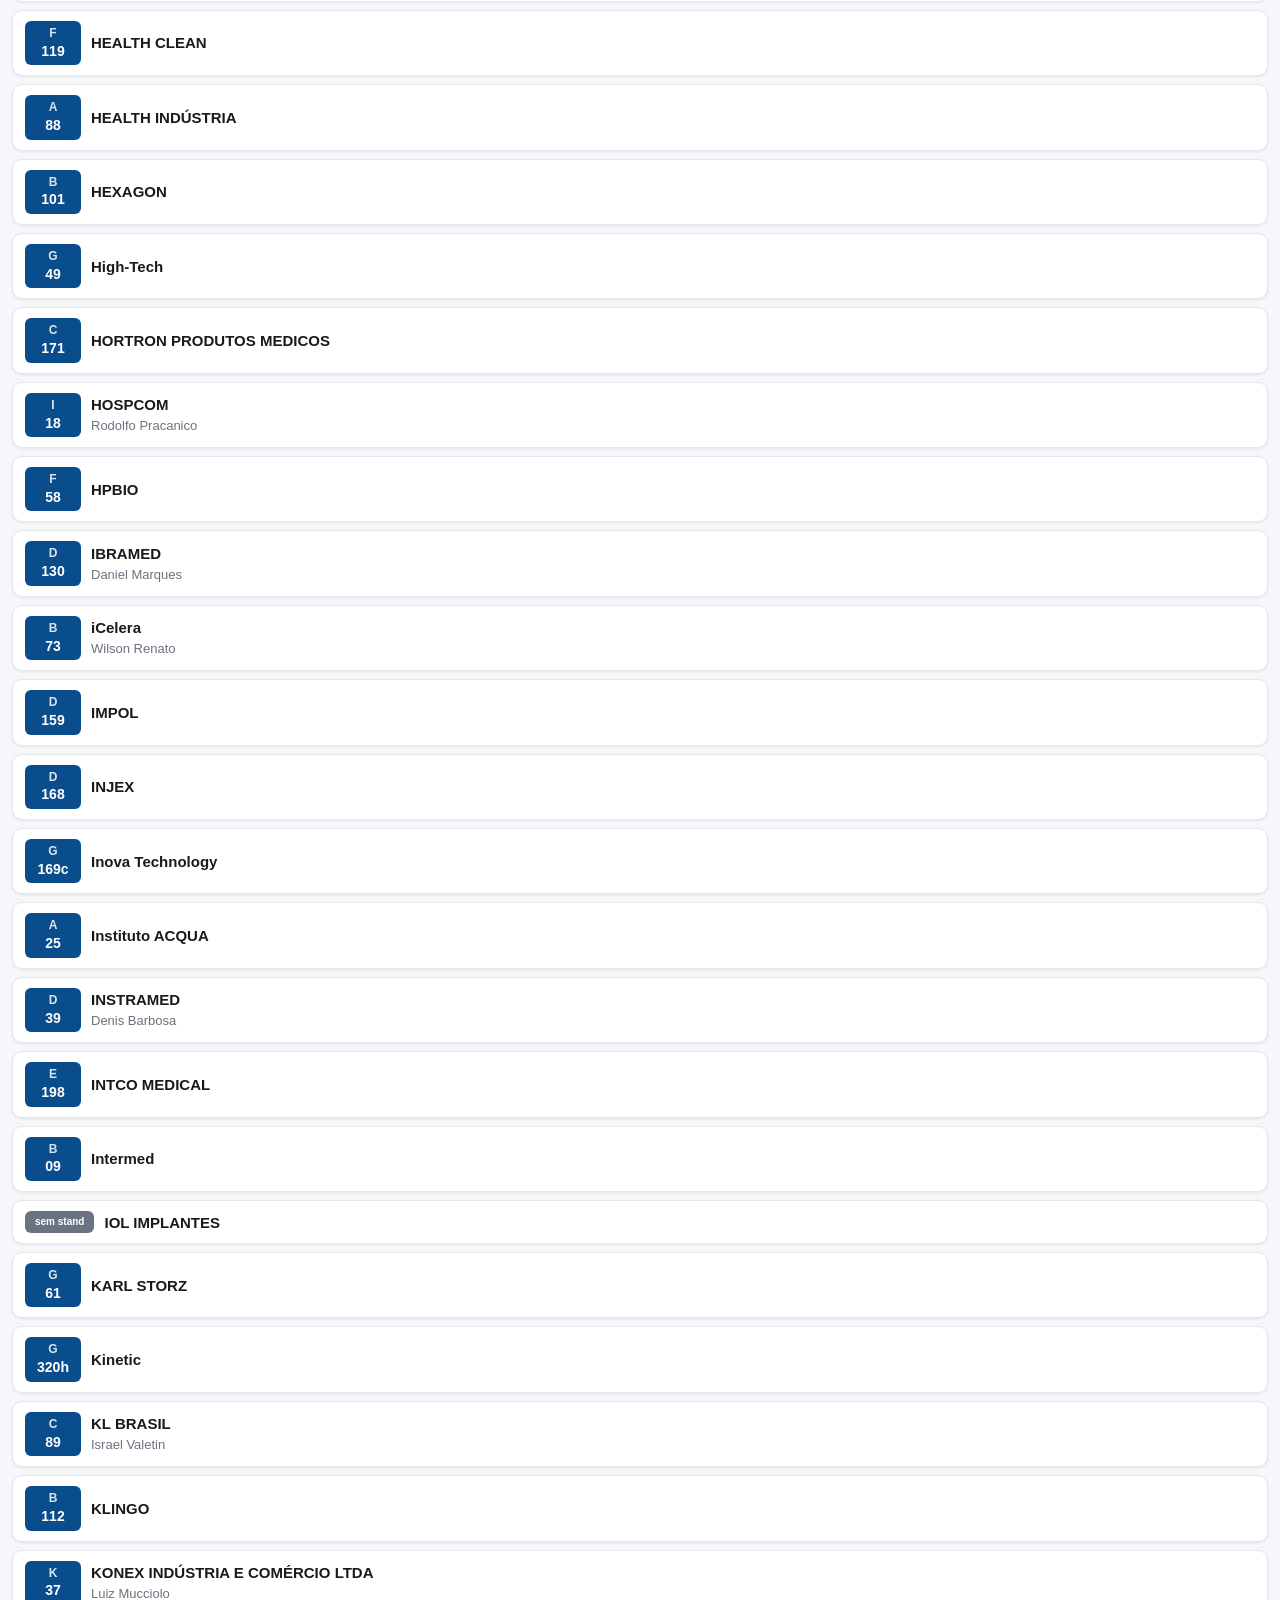
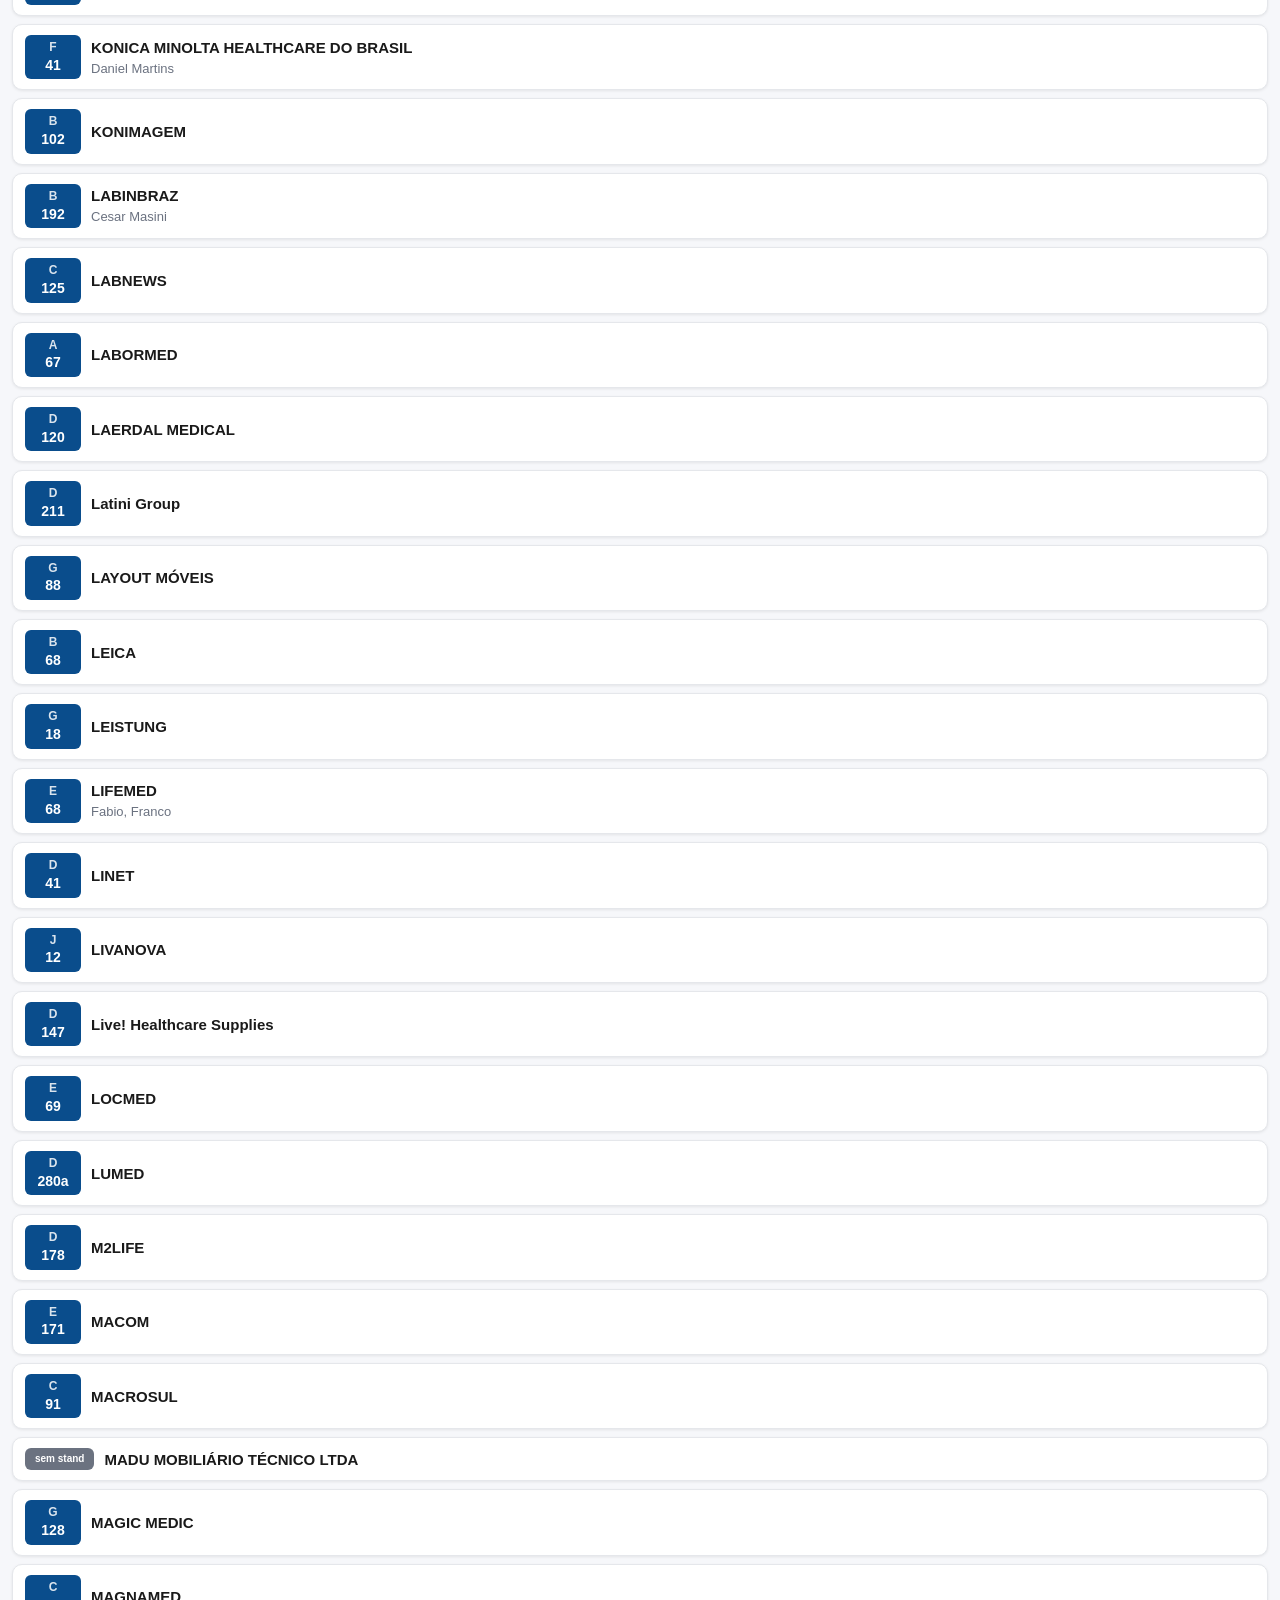
==== commit ad496226: "fix: limpar nomes sem stand, ocultar top-bar fora da list-view, favicon, meta mobile, SW v2" ====
--- a/index.html
+++ b/index.html
@@ -4,11 +4,13 @@
 <meta charset="UTF-8">
 <meta name="viewport" content="width=device-width, initial-scale=1, viewport-fit=cover, maximum-scale=1, user-scalable=no">
 <meta name="theme-color" content="#0a4d8c">
+<meta name="mobile-web-app-capable" content="yes">
 <meta name="apple-mobile-web-app-capable" content="yes">
 <meta name="apple-mobile-web-app-status-bar-style" content="black-translucent">
 <meta name="apple-mobile-web-app-title" content="Hospitalar">
 <link rel="manifest" href="manifest.json">
 <link rel="apple-touch-icon" href="icon-192.png">
+<link rel="icon" type="image/png" href="icon-192.png">
 <title>Hospitalar 2026</title>
 <link rel="stylesheet" href="app.css">
 </head>
--- a/app.css
+++ b/app.css
@@ -61,6 +61,11 @@
   background: rgba(255,255,255,0.95); font-size: 14px;
 }
 body.detail-mode .hide-on-detail { display: none !important; }
+body.detail-mode #top-bar { display: none; }
+body:not(.view-list-view) #search-row,
+body:not(.view-list-view) #filter-row,
+body:not(.view-list-view) #rua-row { display: none; }
+body:not(.view-list-view):not(.detail-mode) #top-bar { padding-bottom: 8px; }
 
 main { padding: 0; min-height: calc(100vh - 200px); padding-bottom: 80px; }
 .view { display: none; padding: 8px 12px; }
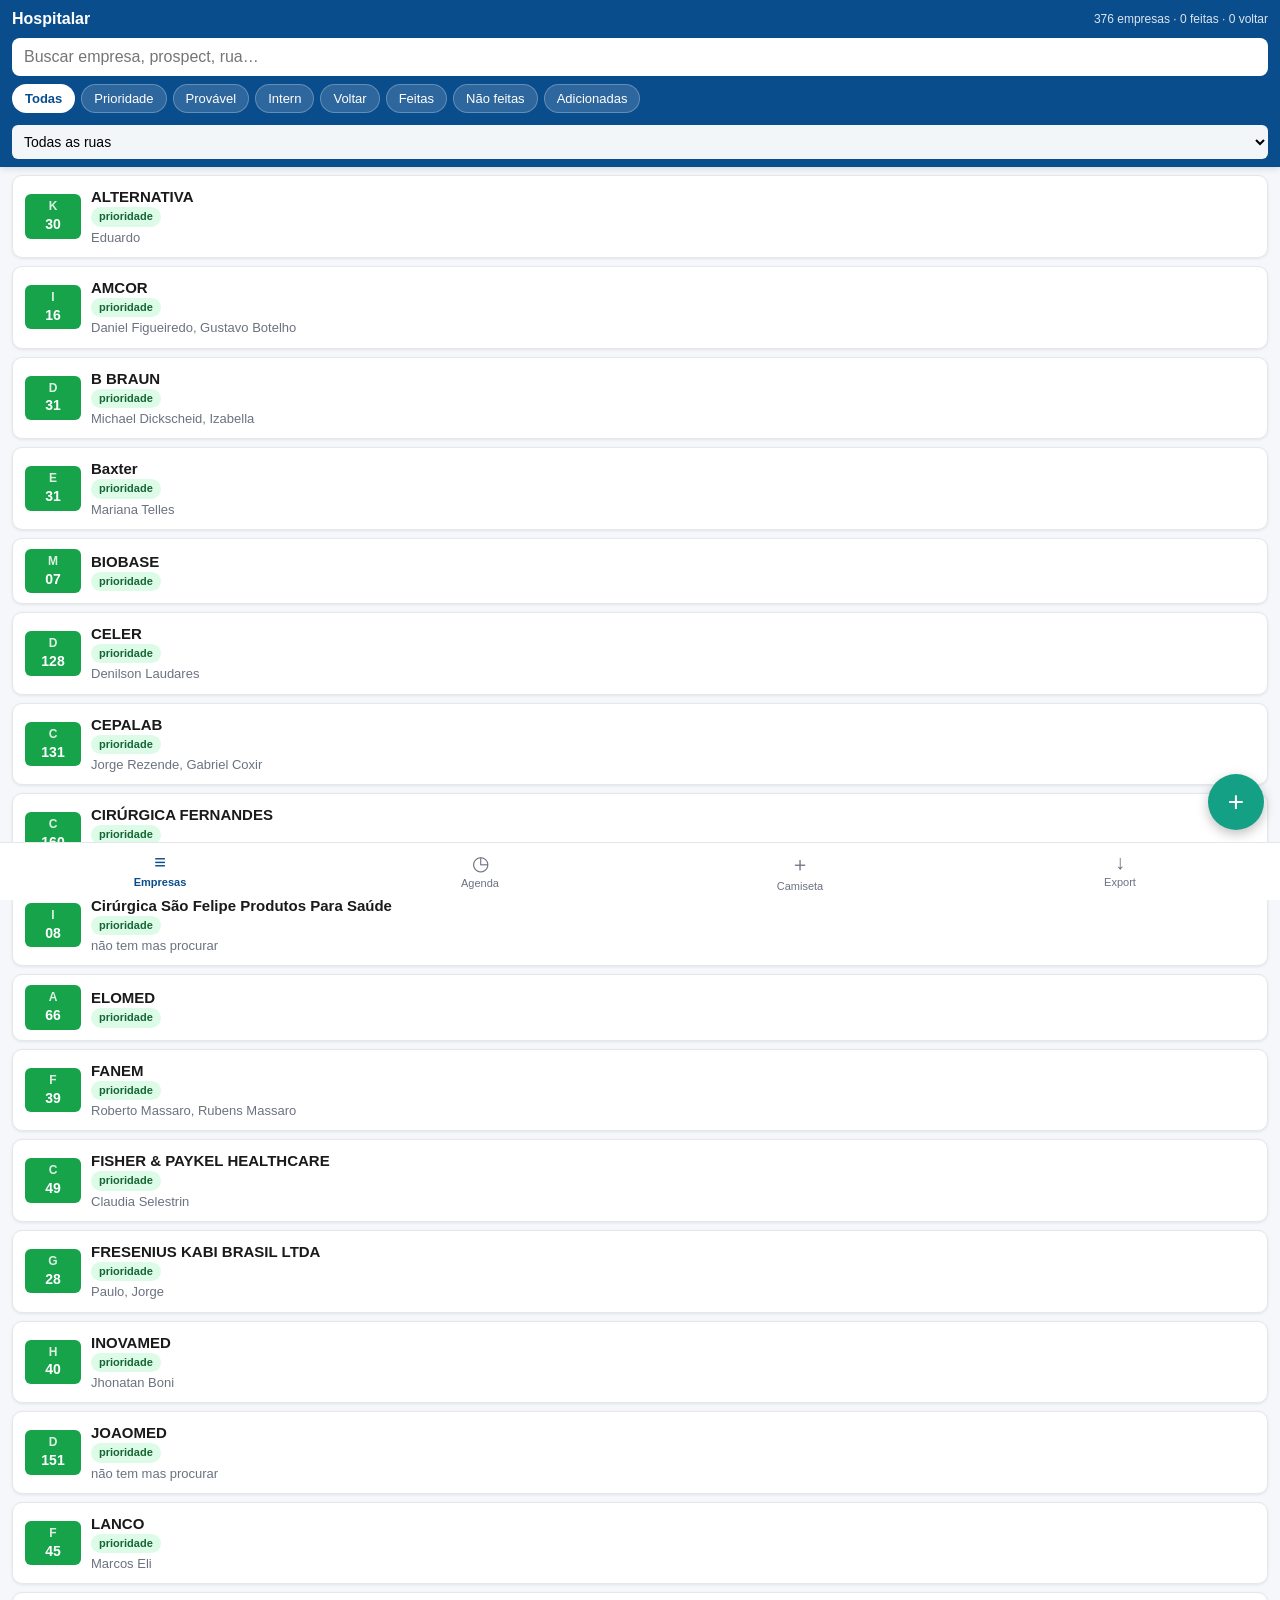
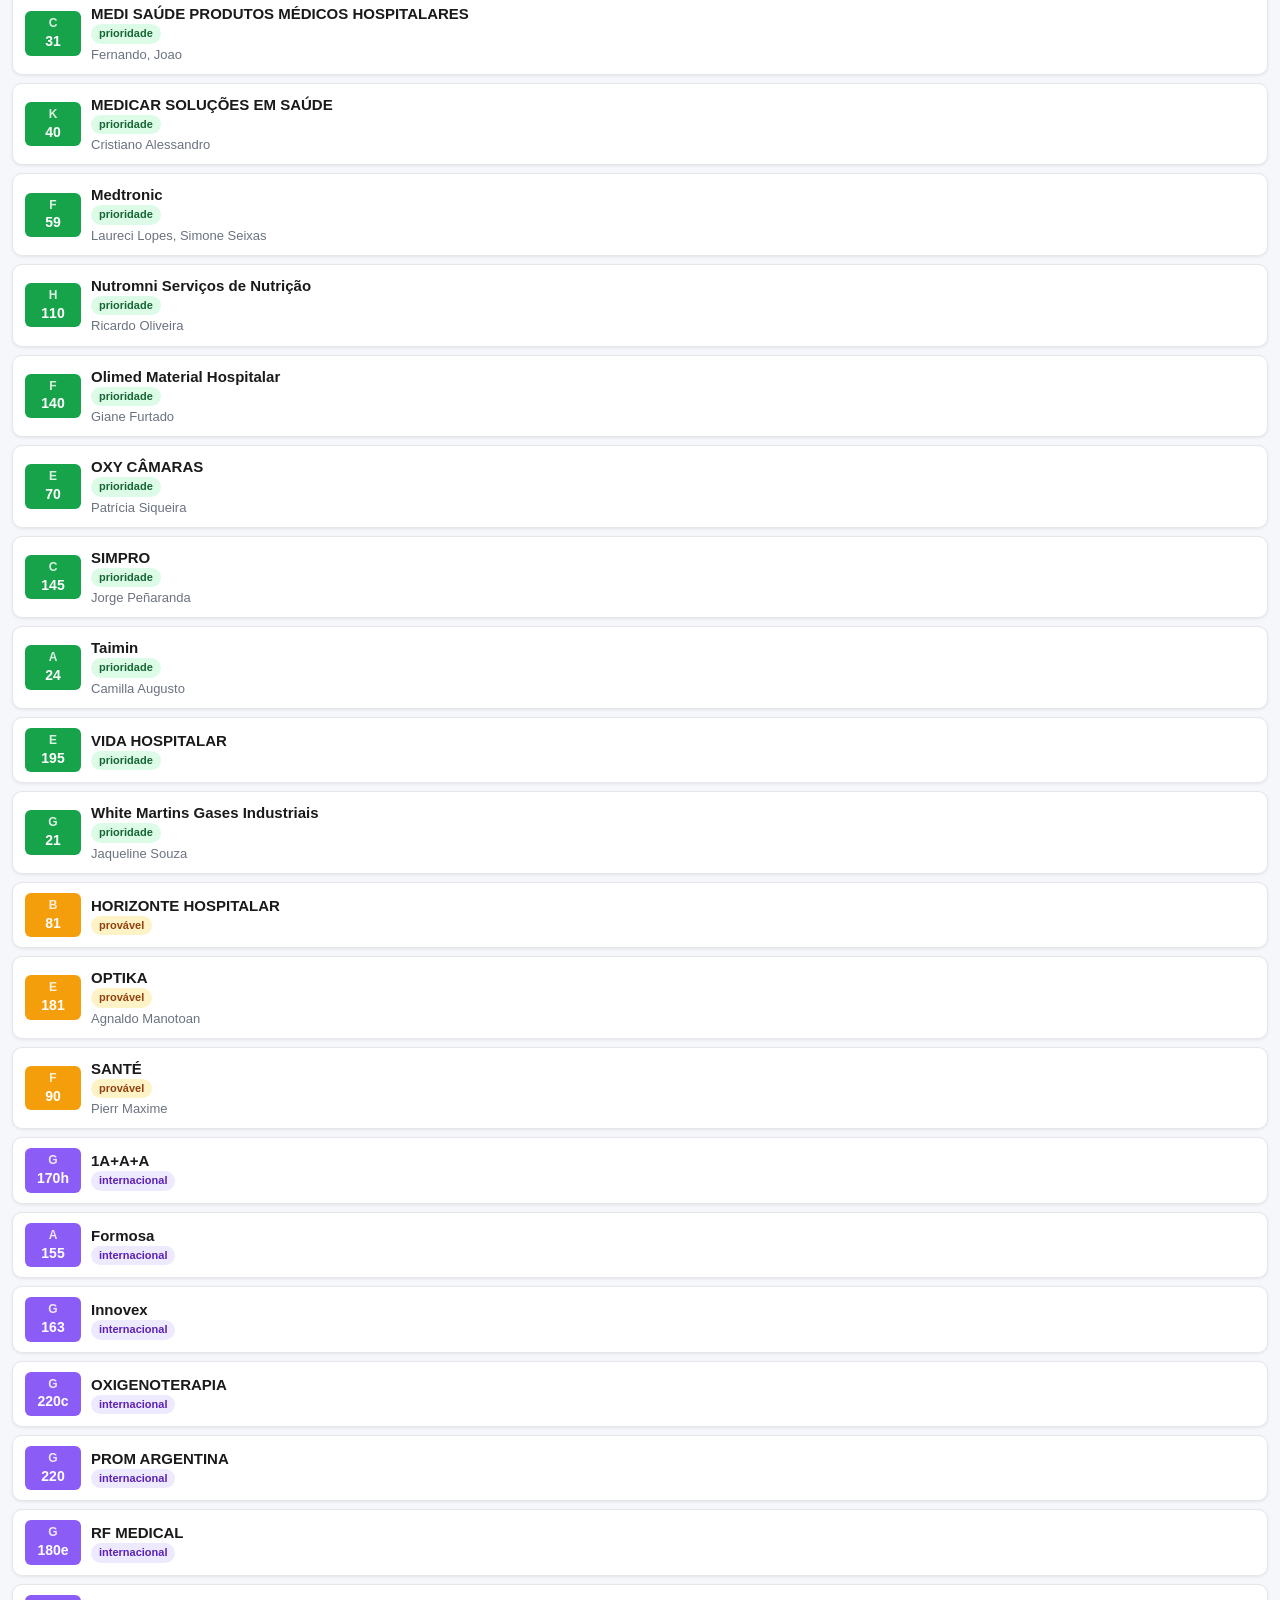
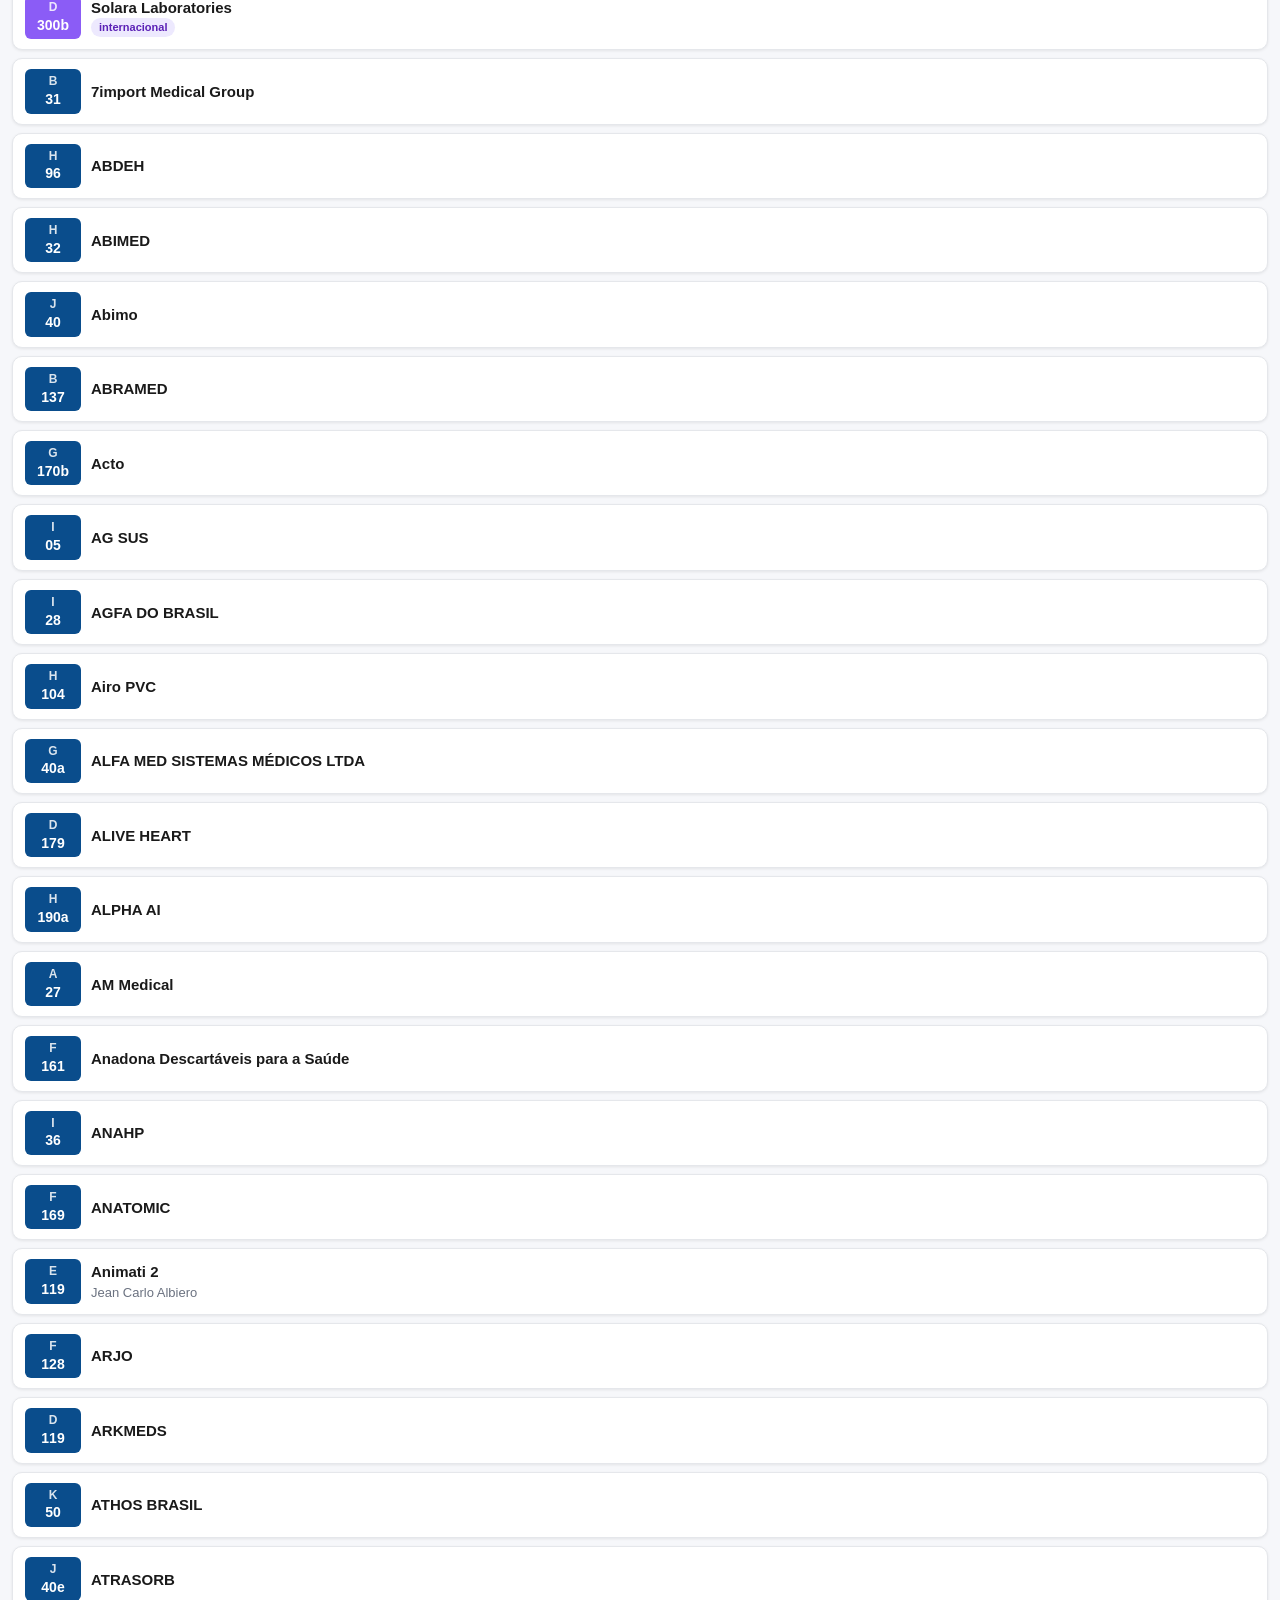
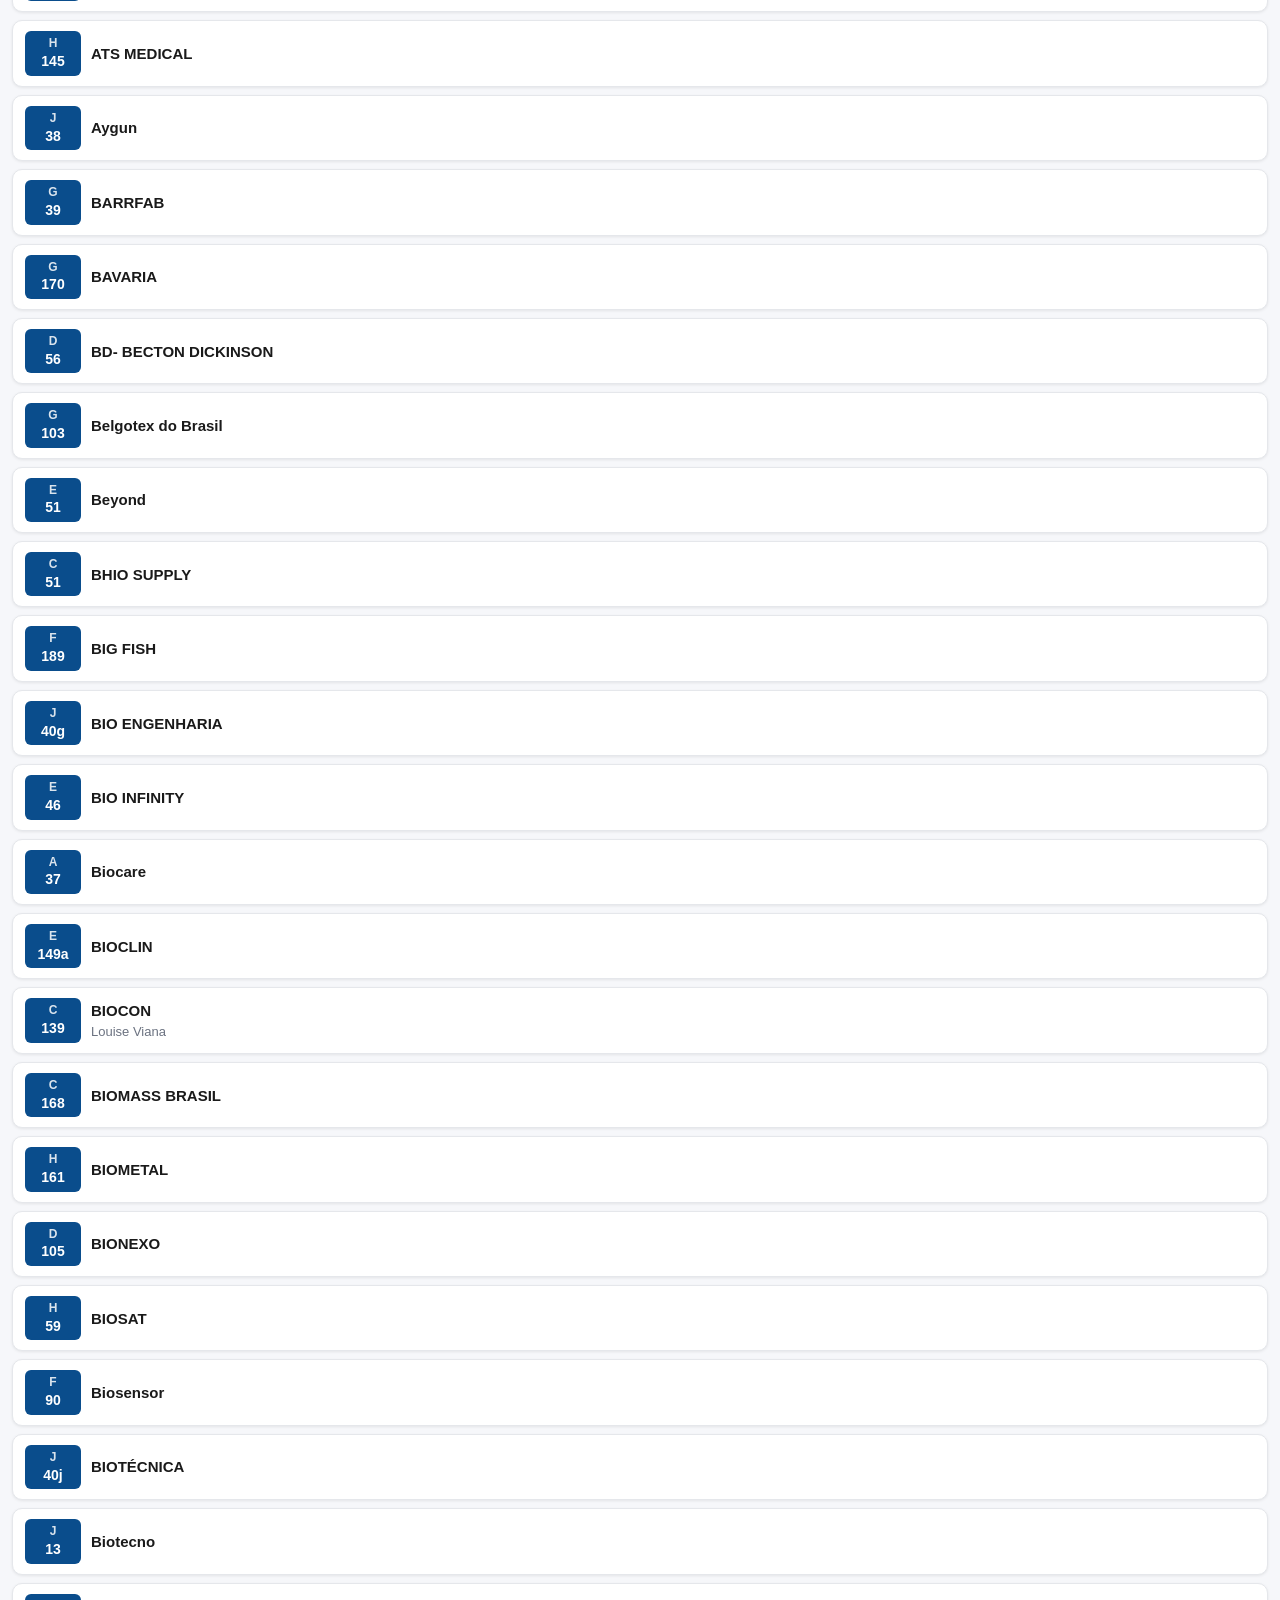
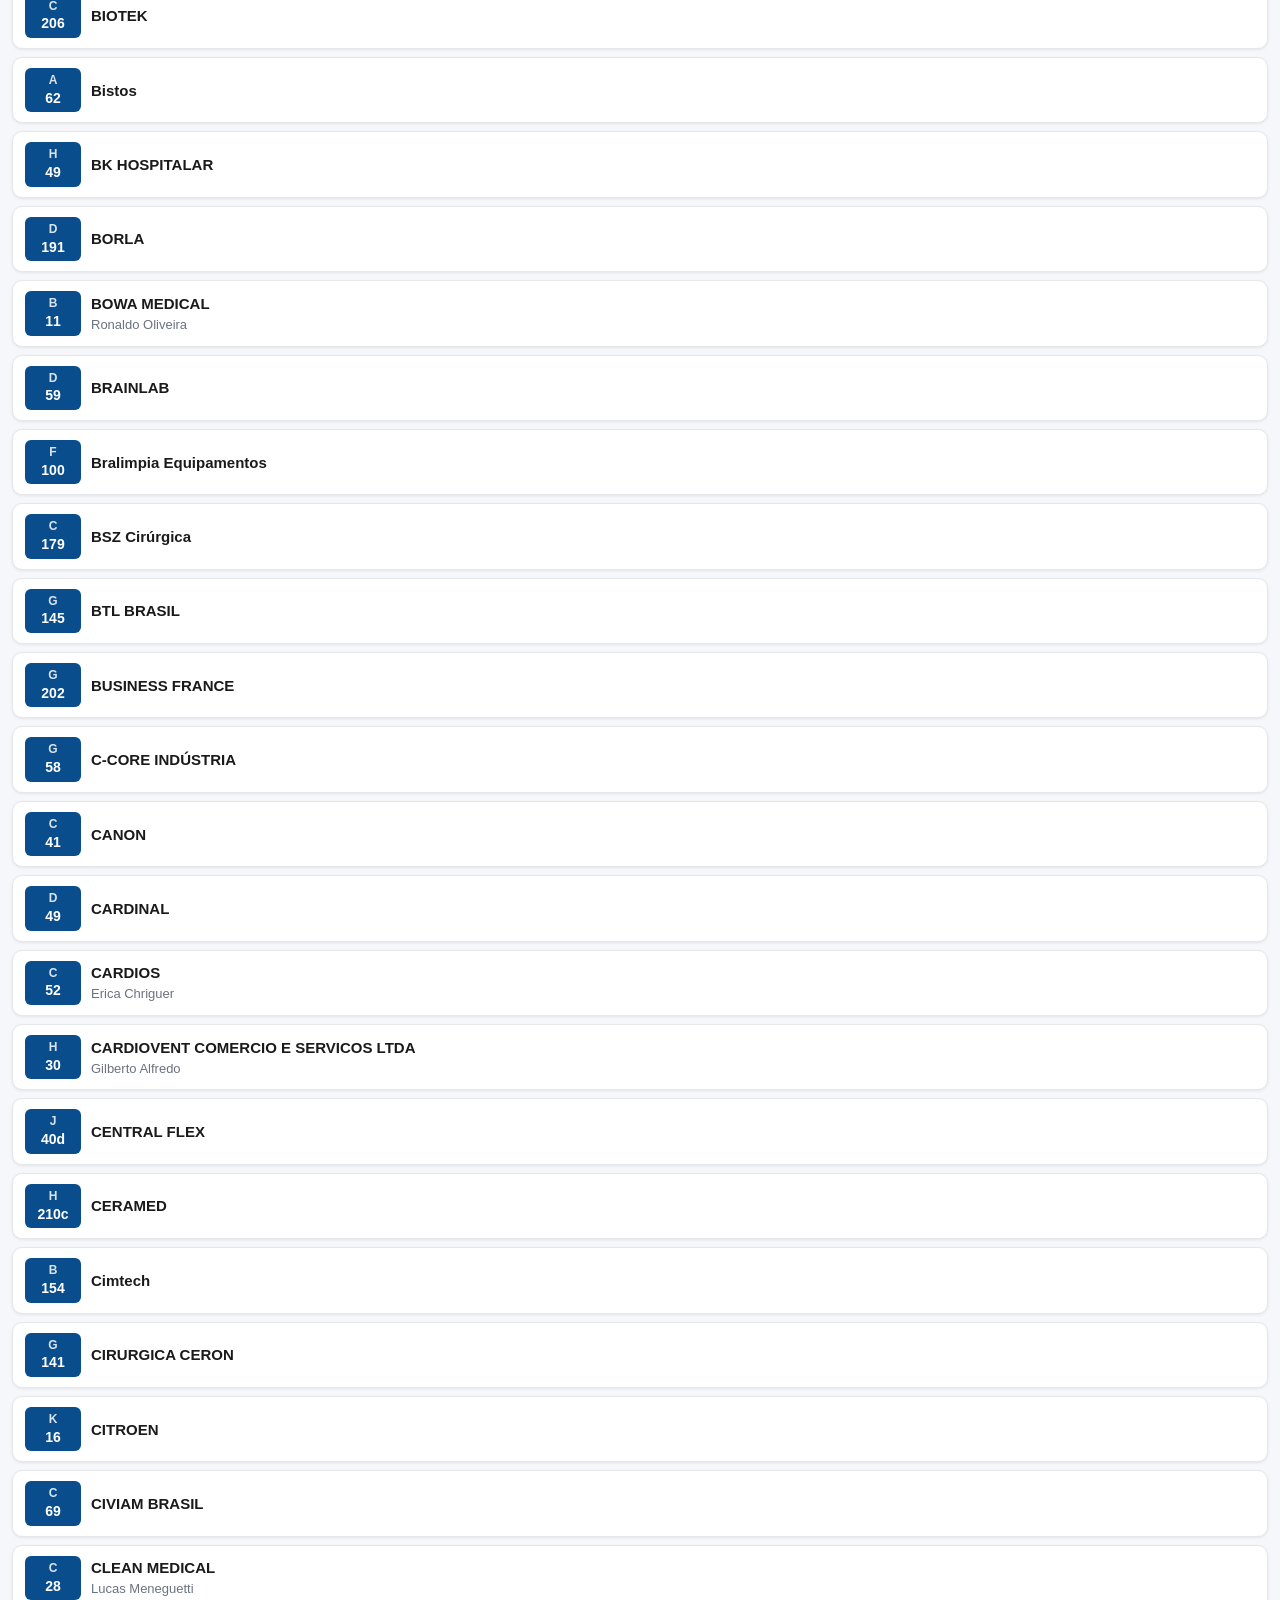
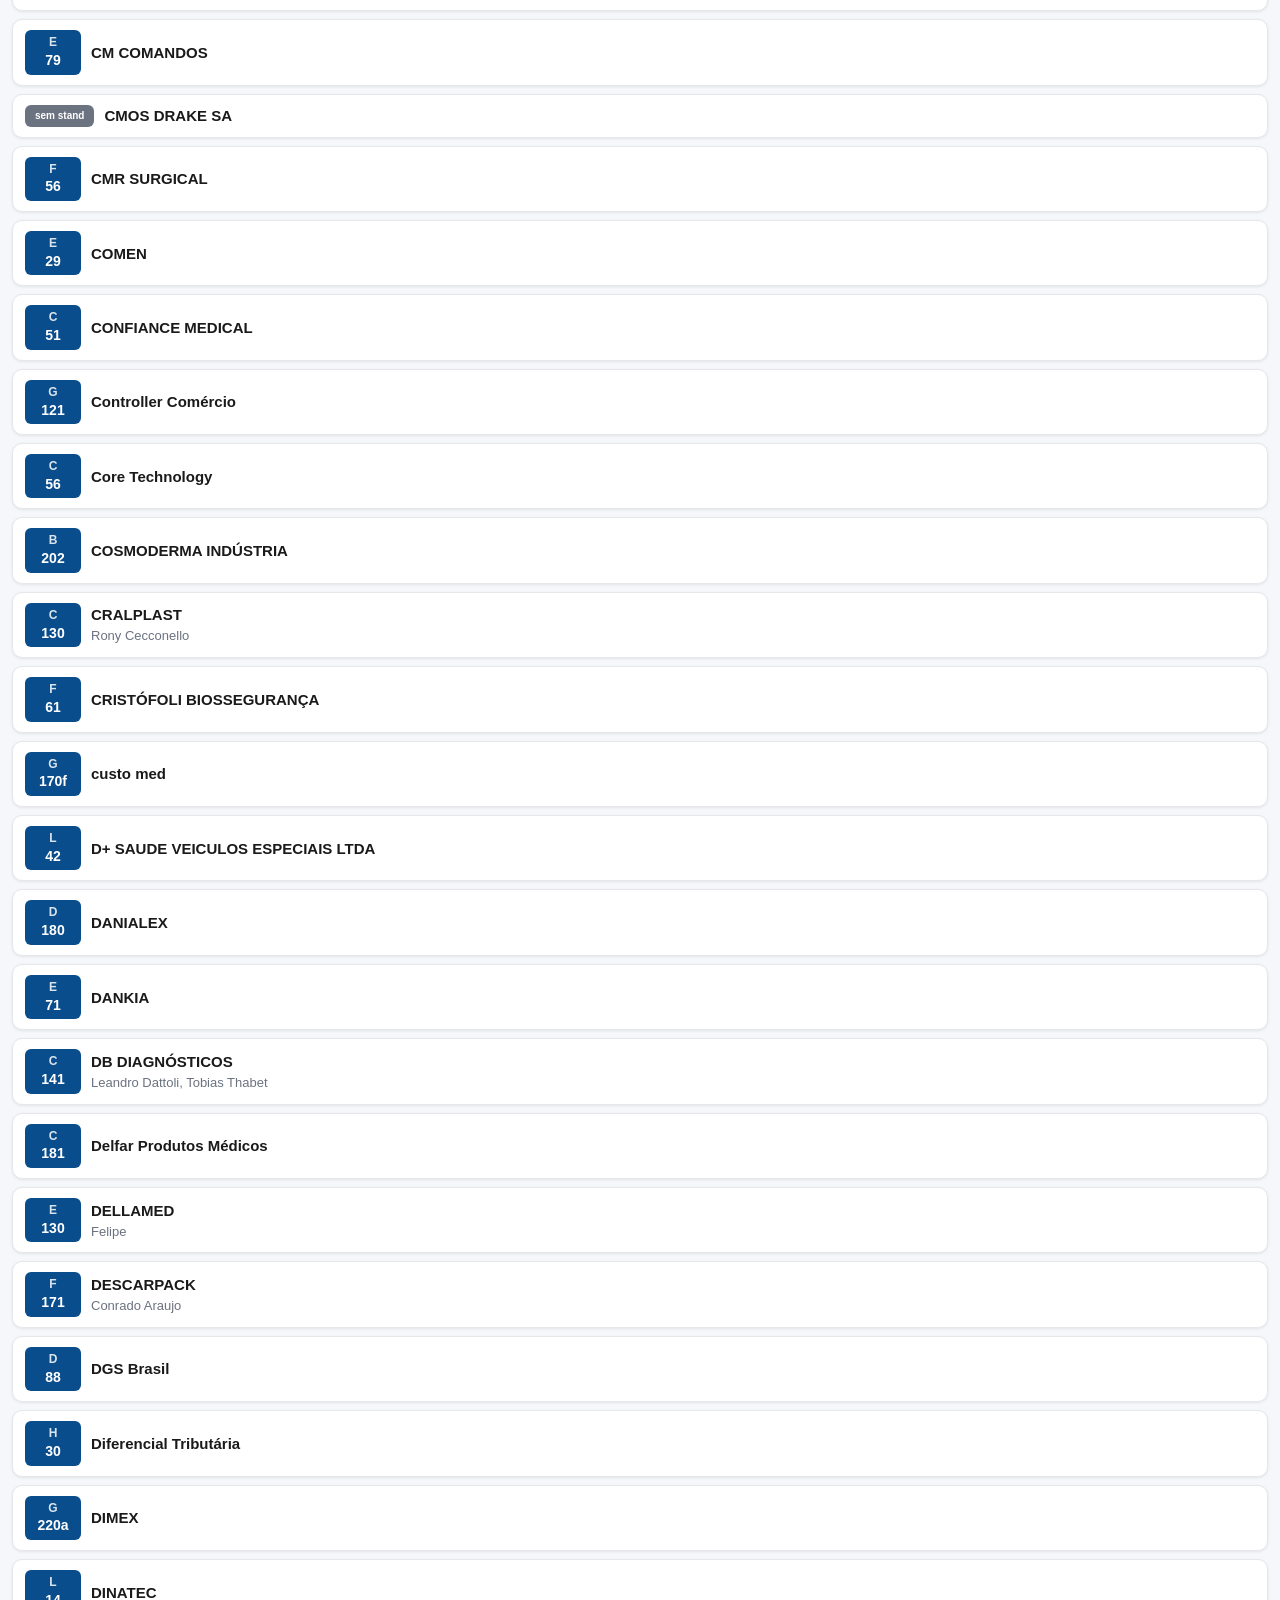
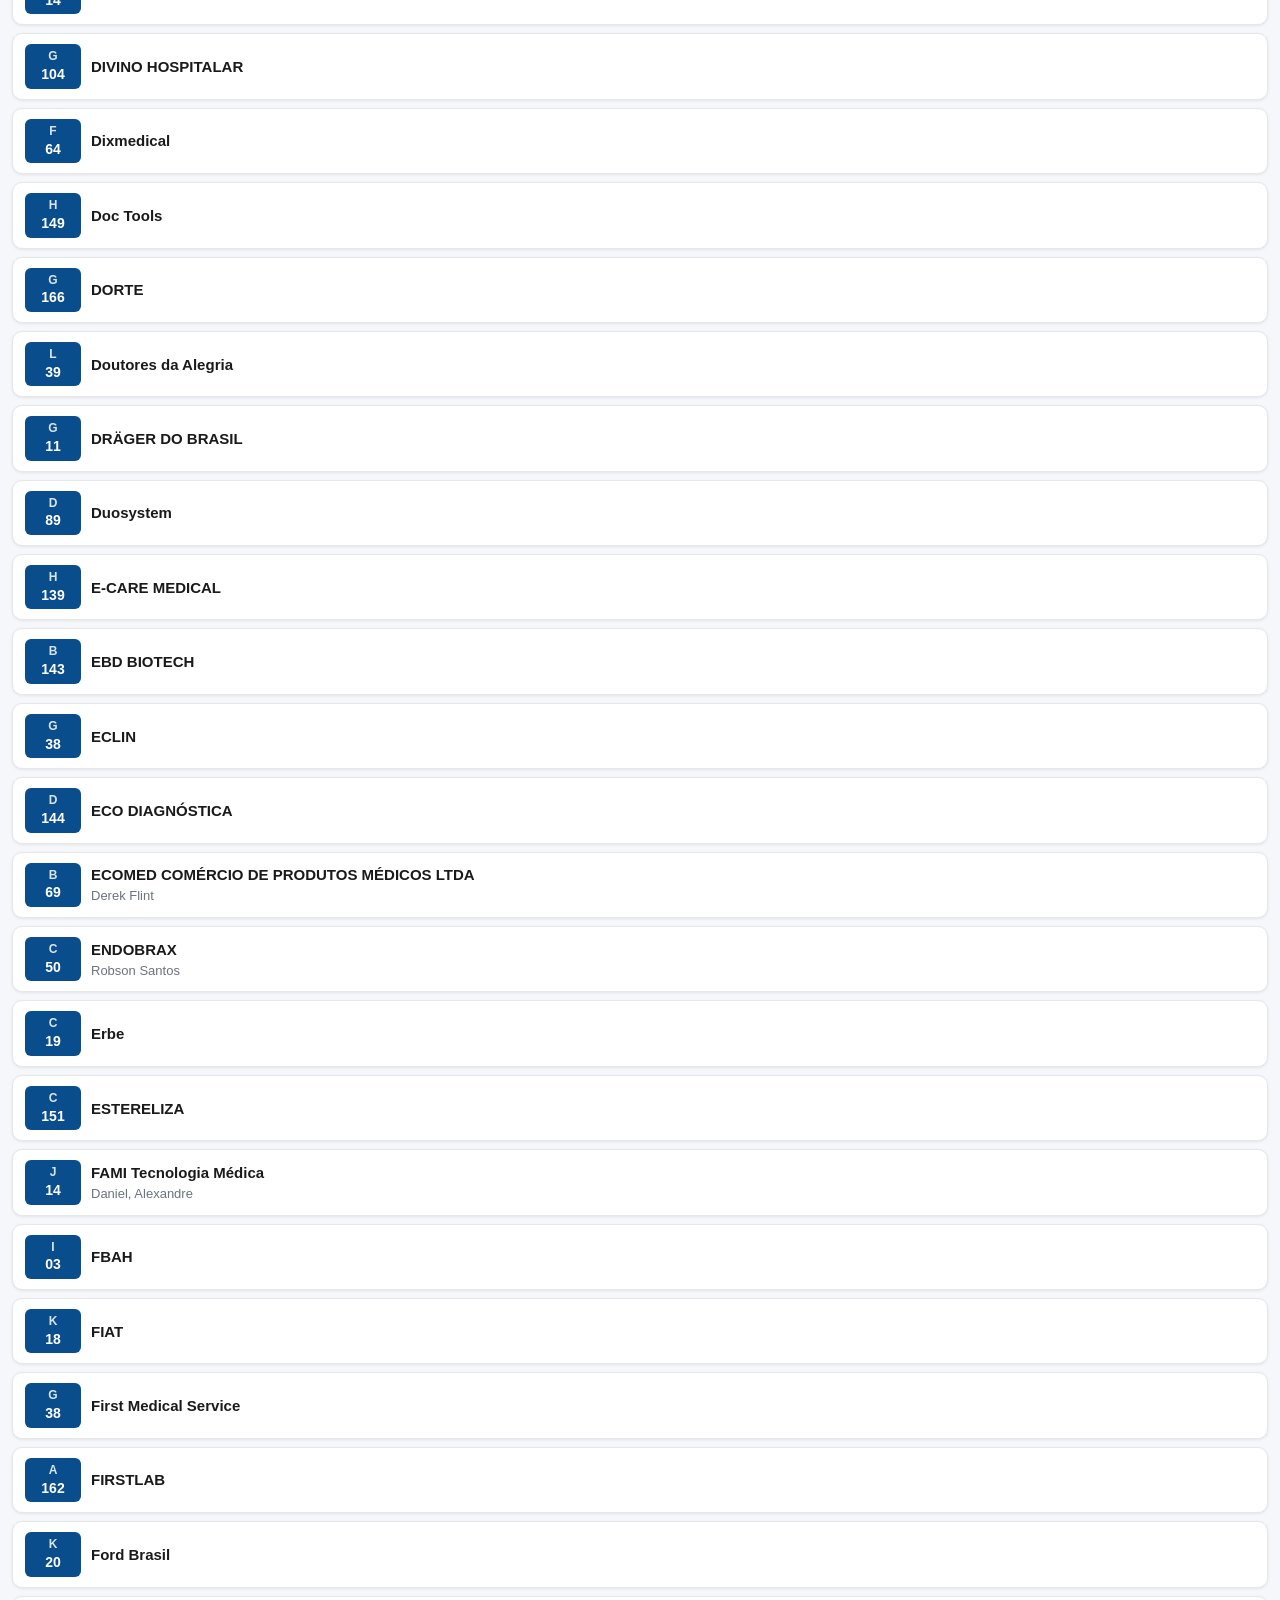
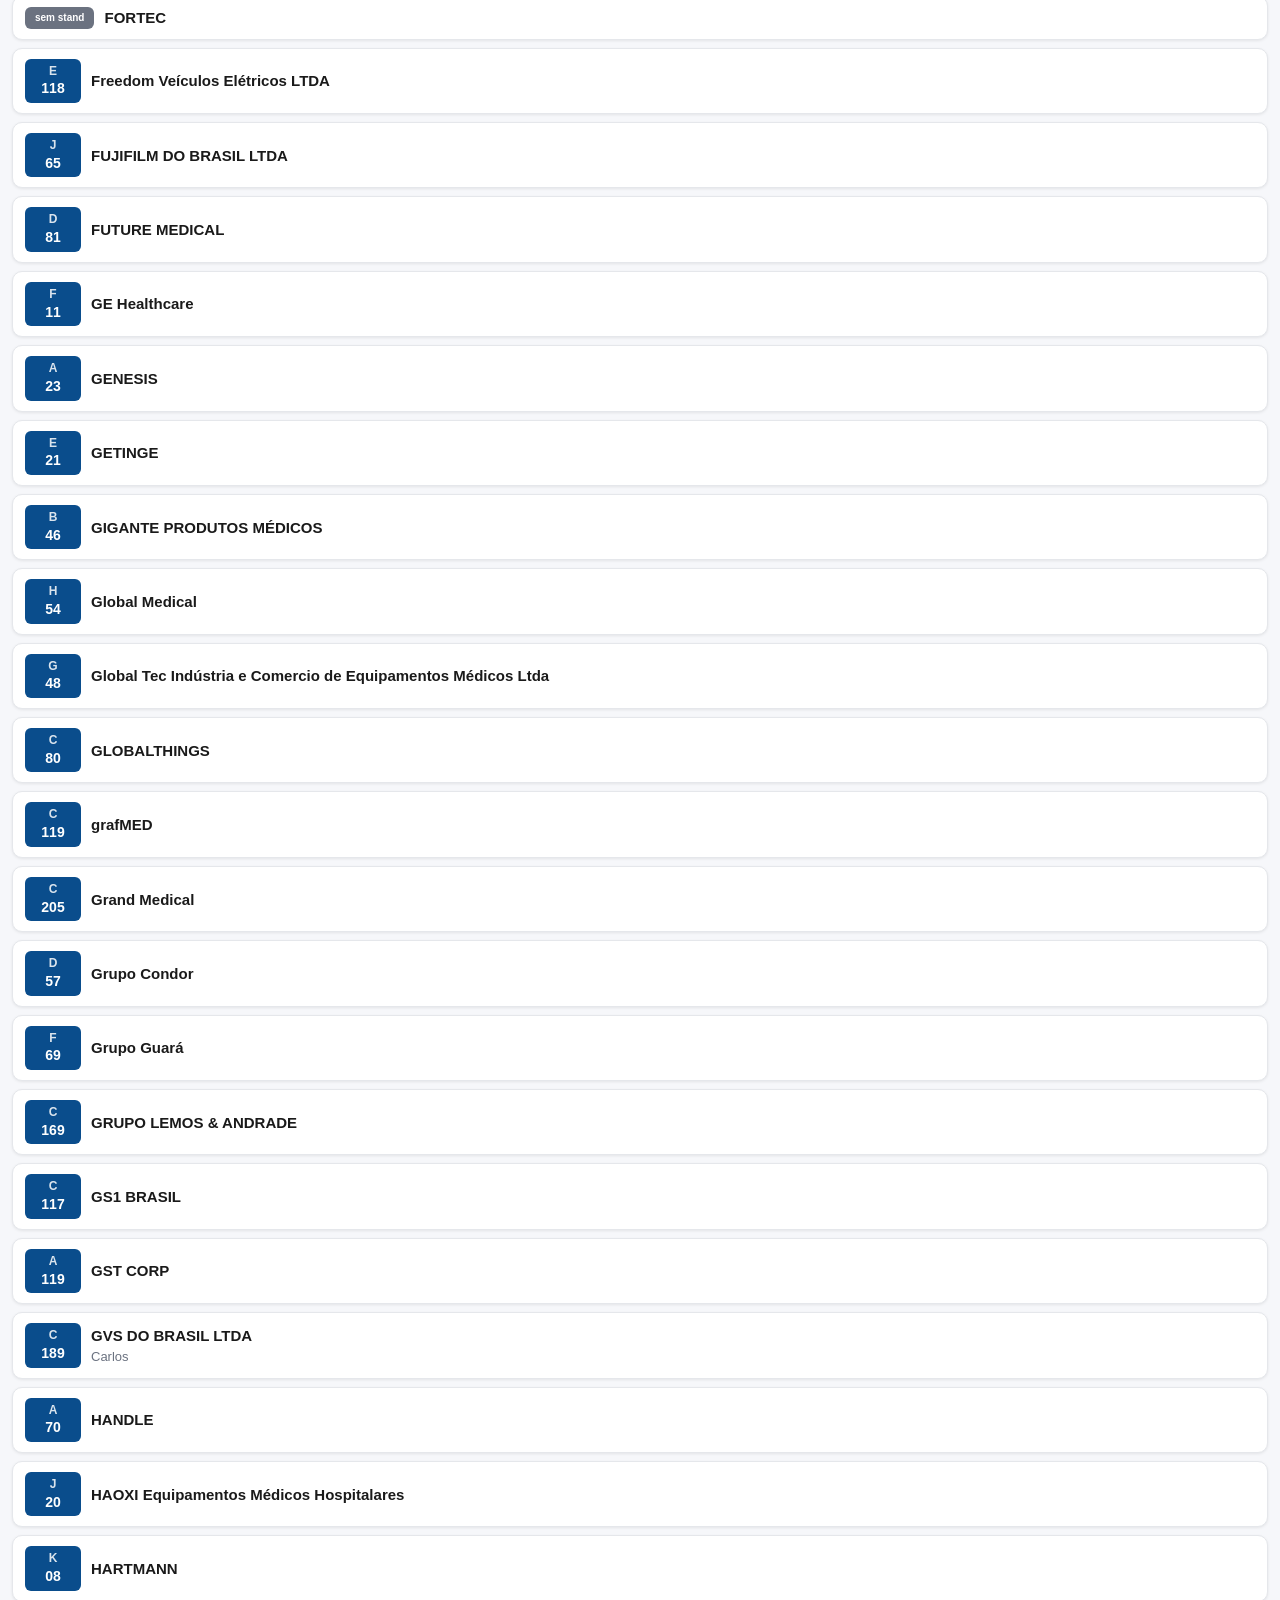
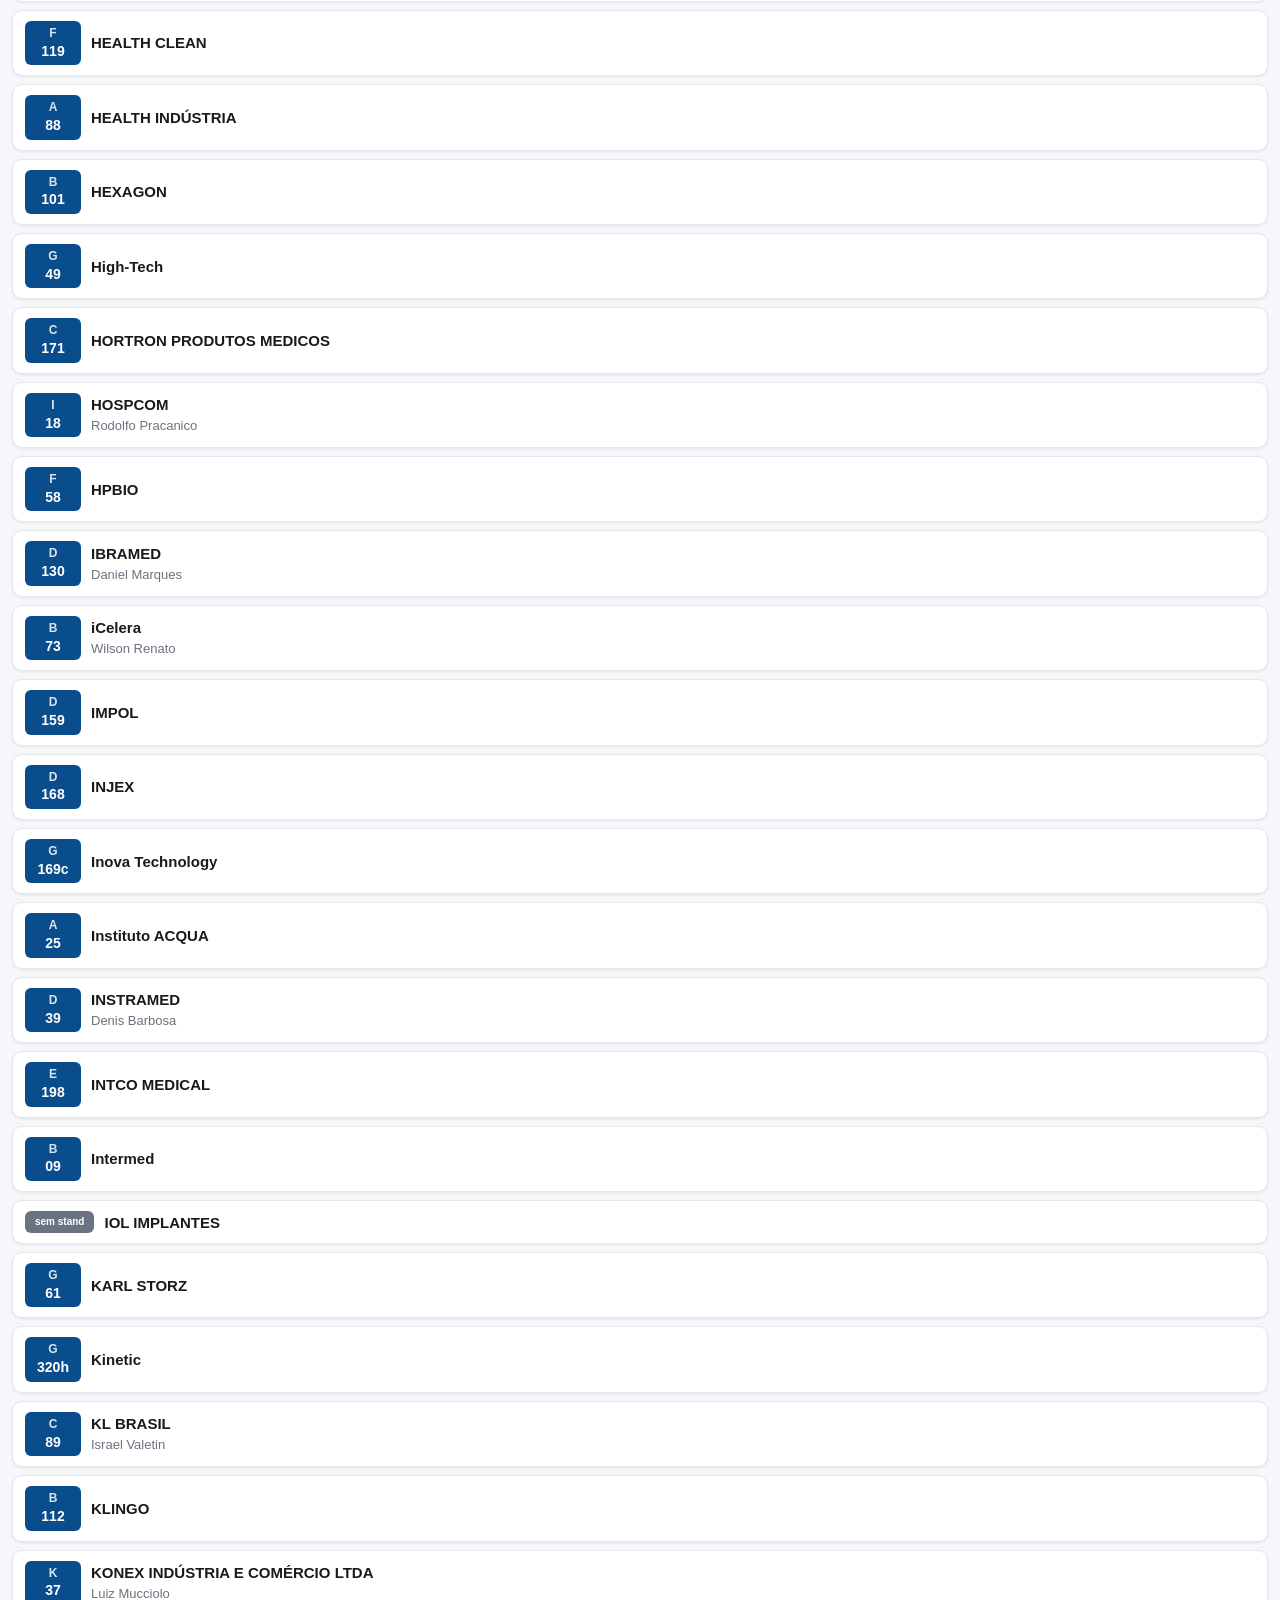
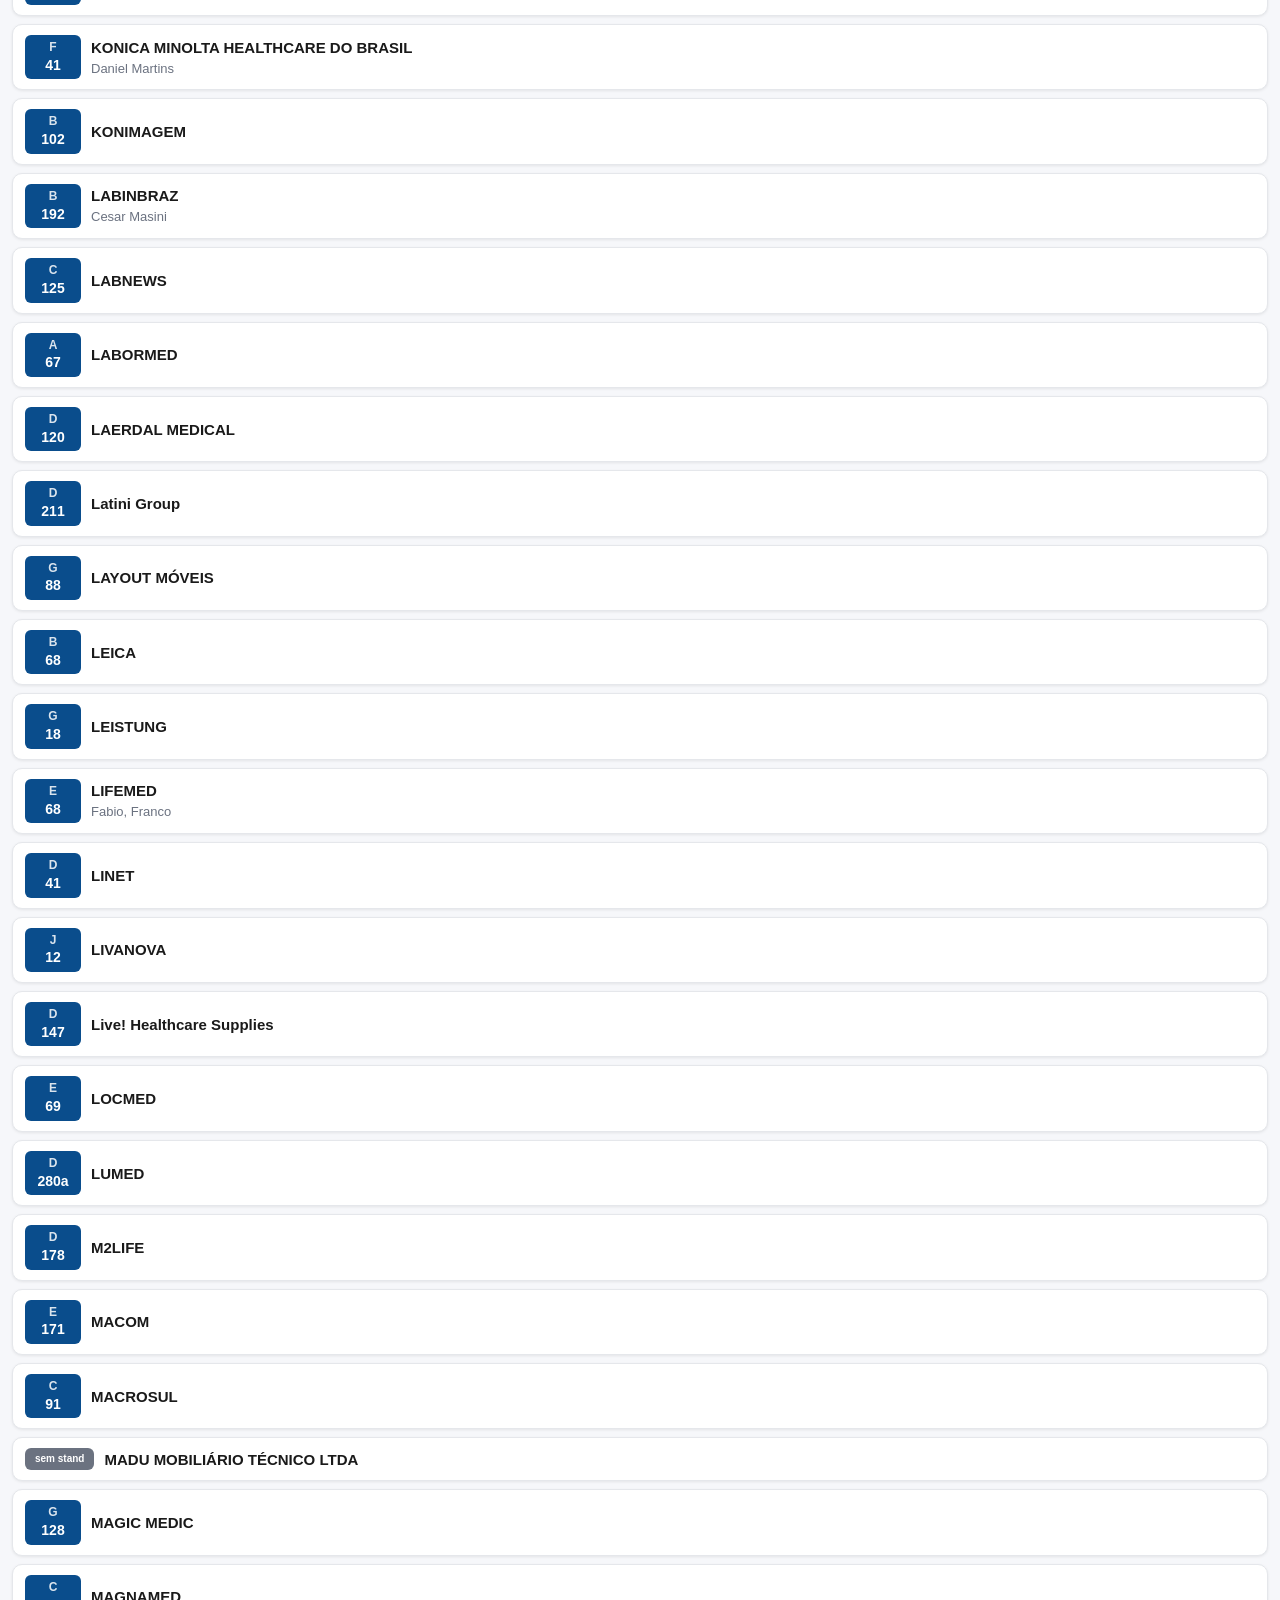
==== commit c9be4aaa: "feat: pool de 30 expositores extras + FAB adicionar + filtro Adicionadas" ====
--- a/index.html
+++ b/index.html
@@ -32,6 +32,7 @@
     <button class="chip" data-filter="agenda">Voltar</button>
     <button class="chip" data-filter="feita">Feitas</button>
     <button class="chip" data-filter="naofeita">Não feitas</button>
+    <button class="chip" data-filter="custom">Adicionadas</button>
   </div>
   <div id="rua-row" class="hide-on-detail">
     <select id="rua-select"><option value="">Todas as ruas</option></select>
@@ -43,7 +44,23 @@
   <section id="list-view" class="view active">
     <ul id="empresa-list"></ul>
     <div id="empty-state" class="empty hidden">Nada encontrado.</div>
+    <button id="fab-add" title="Adicionar empresa">+</button>
   </section>
+
+  <!-- Modal picker pool -->
+  <div id="pool-modal" class="modal hidden">
+    <div class="modal-card">
+      <header>
+        <strong>Adicionar empresa</strong>
+        <button id="pool-close">×</button>
+      </header>
+      <input id="pool-search" type="search" placeholder="Buscar empresa do pool…">
+      <div id="pool-list"></div>
+      <div class="muted" style="padding:8px 12px">
+        Não encontrou? <button class="link" id="pool-manual">Criar manualmente</button>
+      </div>
+    </div>
+  </div>
 
   <!-- Vista de detalhe -->
   <section id="detail-view" class="view"></section>
--- a/app.css
+++ b/app.css
@@ -234,3 +234,55 @@
   pointer-events: none;
 }
 .toast.show { opacity: 1; }
+
+/* FAB */
+#fab-add {
+  position: fixed; right: 16px; bottom: calc(70px + env(safe-area-inset-bottom));
+  width: 56px; height: 56px; border-radius: 50%; border: none;
+  background: var(--accent); color: #fff; font-size: 28px; font-weight: 400;
+  box-shadow: 0 4px 12px rgba(0,0,0,0.25); cursor: pointer; z-index: 90;
+  display: none; align-items: center; justify-content: center; line-height: 1;
+}
+body.view-list-view #fab-add { display: flex; }
+
+/* Modal */
+.modal {
+  position: fixed; inset: 0; background: rgba(0,0,0,0.5);
+  z-index: 300; display: flex; align-items: flex-end; justify-content: center;
+}
+.modal.hidden { display: none; }
+.modal-card {
+  background: #fff; border-radius: 16px 16px 0 0;
+  width: 100%; max-height: 85vh; display: flex; flex-direction: column;
+  padding-bottom: env(safe-area-inset-bottom);
+}
+.modal-card header {
+  display: flex; justify-content: space-between; align-items: center;
+  padding: 12px 16px; border-bottom: 1px solid var(--border);
+}
+.modal-card header button {
+  background: none; border: none; font-size: 24px; color: var(--muted); cursor: pointer;
+}
+#pool-search {
+  margin: 8px 12px; padding: 10px; border: 1px solid var(--border); border-radius: 6px;
+}
+#pool-list {
+  overflow-y: auto; flex: 1; padding: 0 12px;
+}
+.pool-item {
+  display: flex; gap: 10px; align-items: center; padding: 10px 0;
+  border-bottom: 1px solid var(--border); cursor: pointer;
+}
+.pool-item:last-child { border: none; }
+.pool-item .stand-mini {
+  background: var(--primary); color: #fff; padding: 4px 8px; border-radius: 6px;
+  font-size: 12px; font-weight: 600; min-width: 50px; text-align: center;
+}
+.pool-item .stand-mini.no-stand { background: var(--muted); font-size: 10px; }
+.pool-item .nome { font-weight: 600; font-size: 14px; flex: 1; }
+.pool-item .secao { font-size: 11px; color: var(--muted); }
+
+.link {
+  background: none; border: none; color: var(--primary);
+  text-decoration: underline; cursor: pointer; font: inherit;
+}
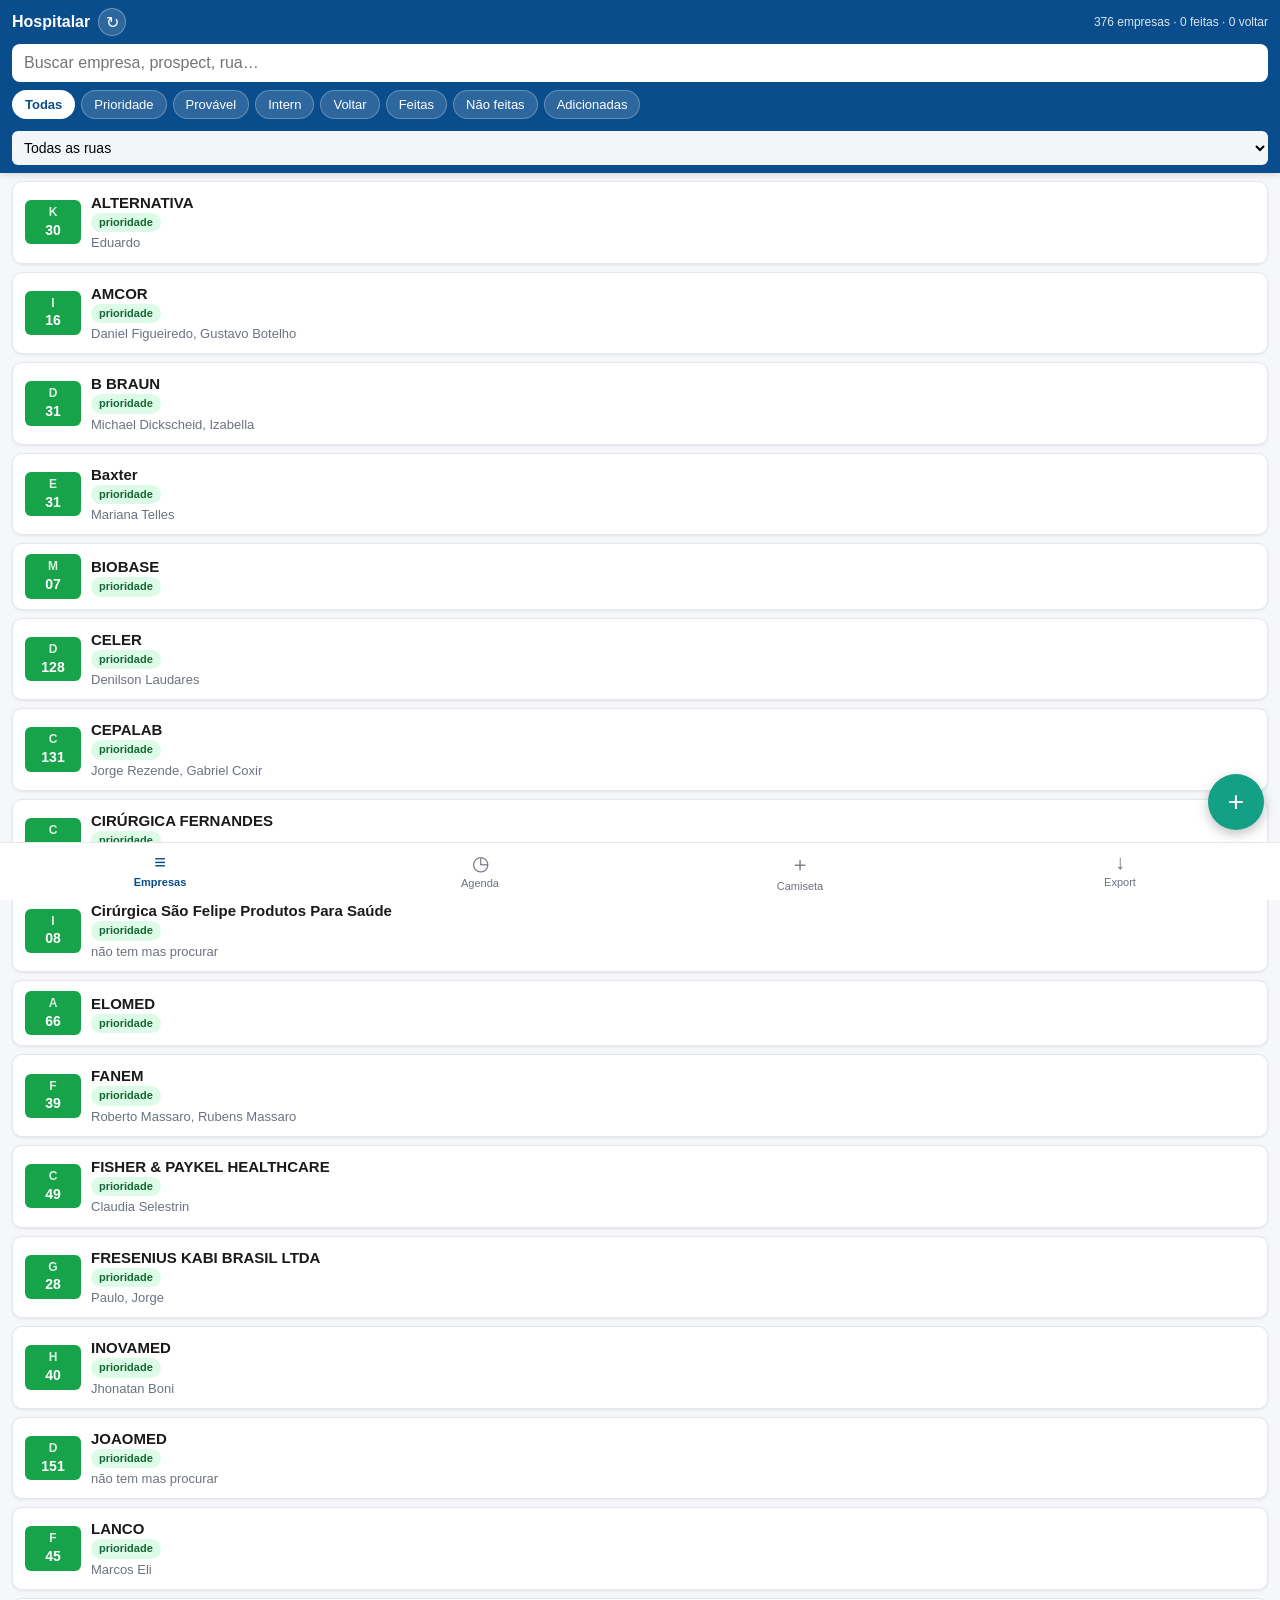
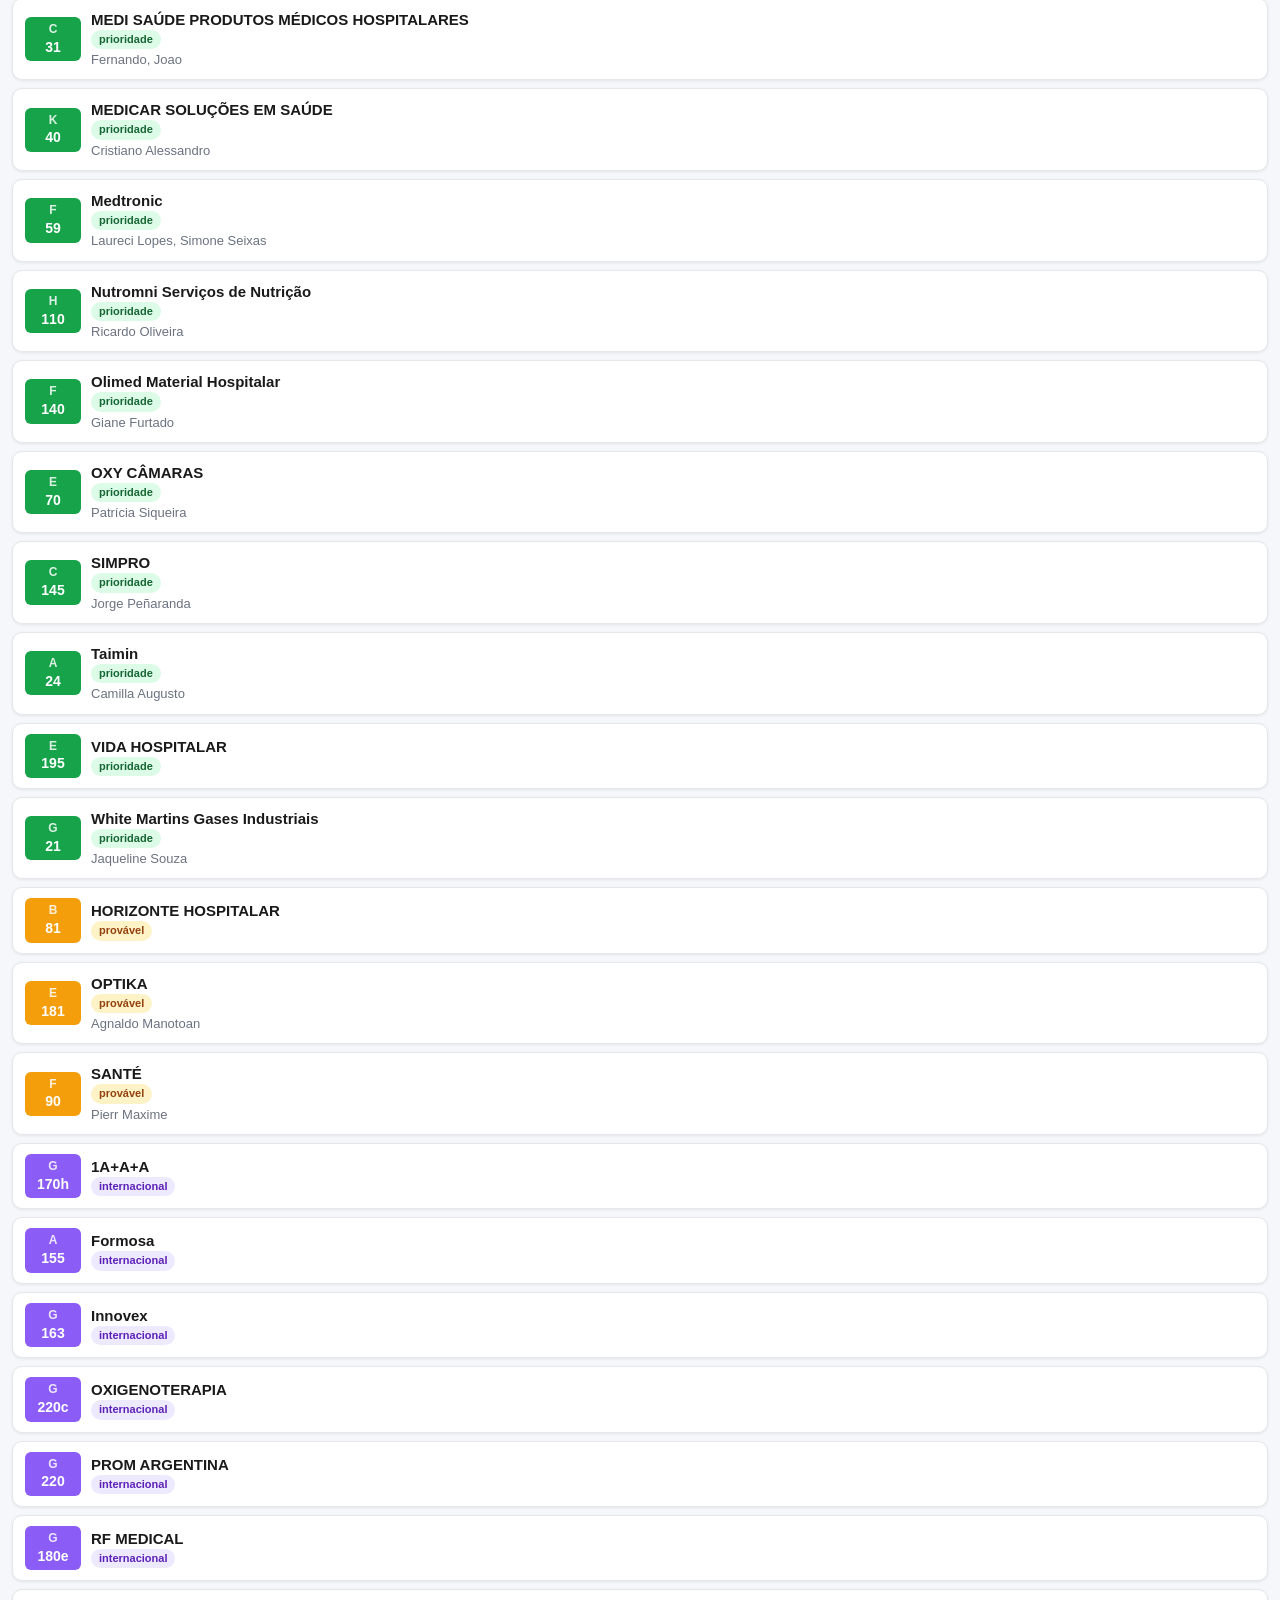
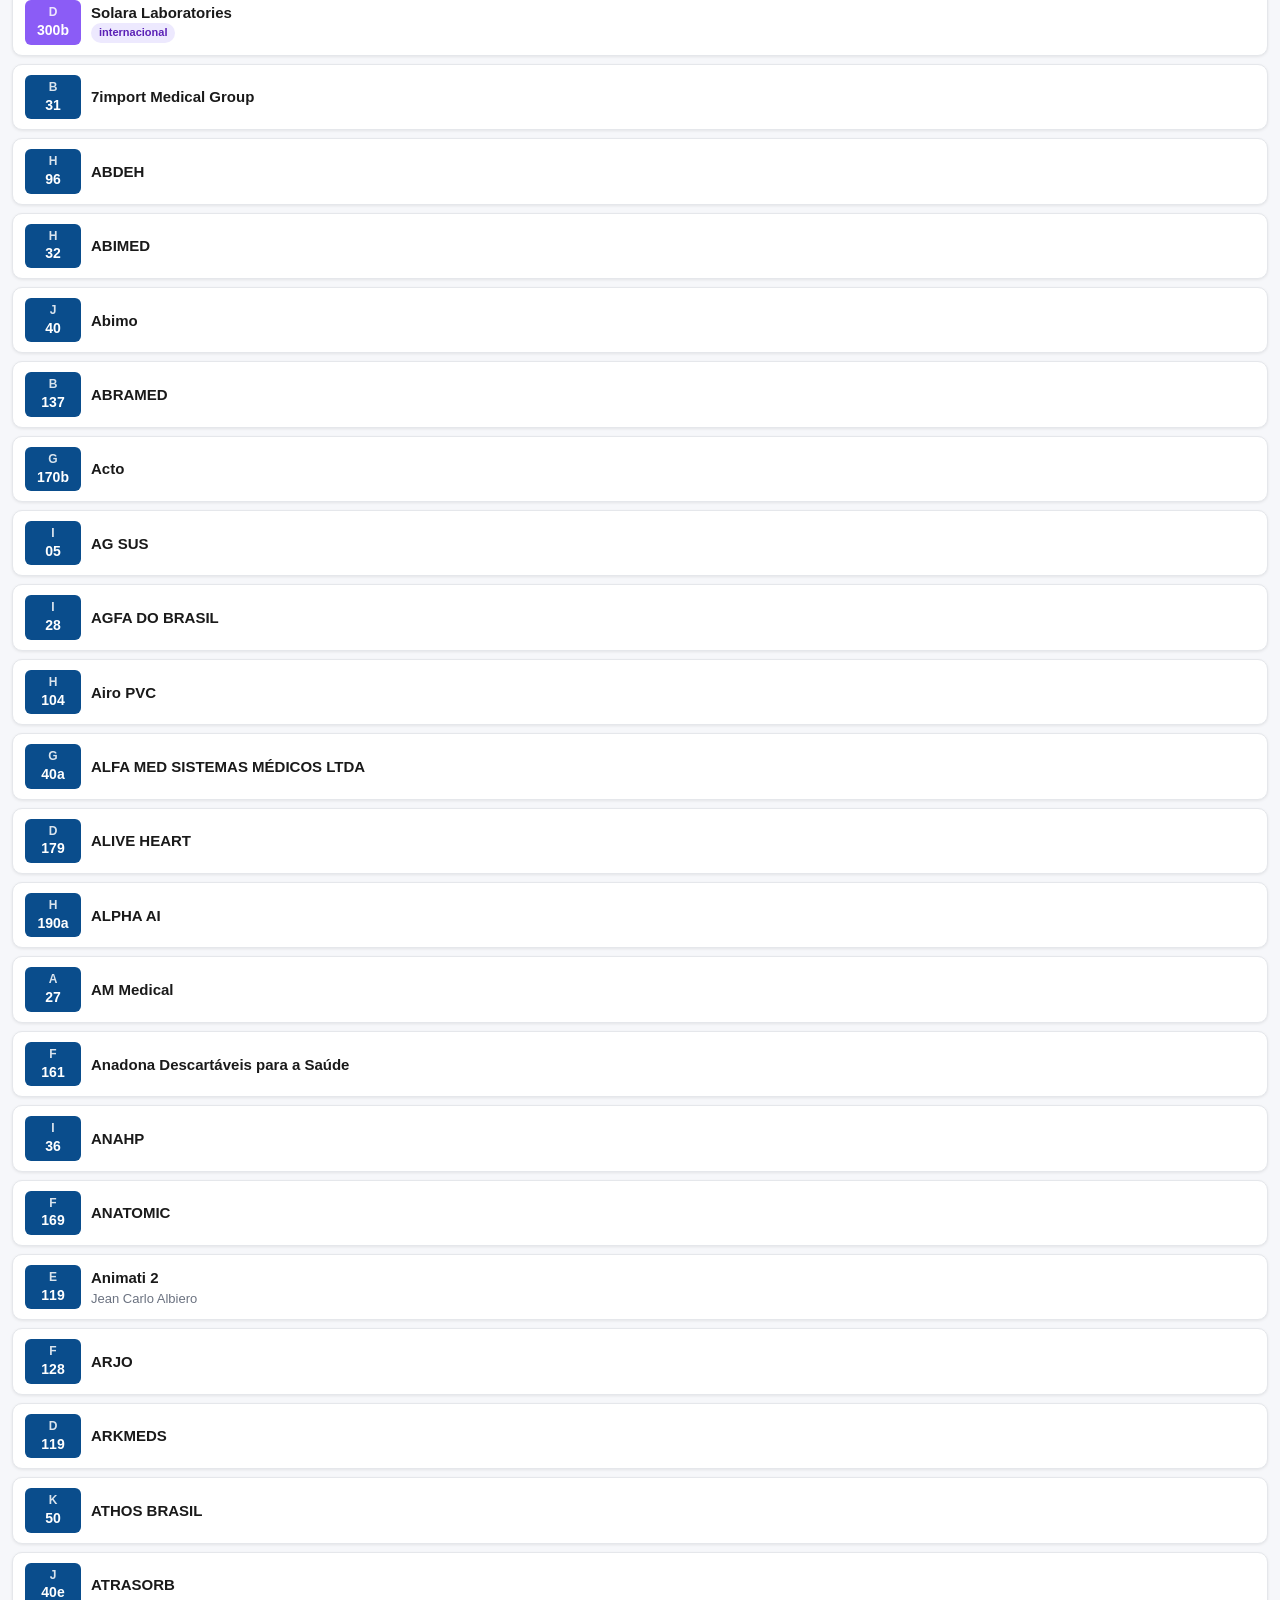
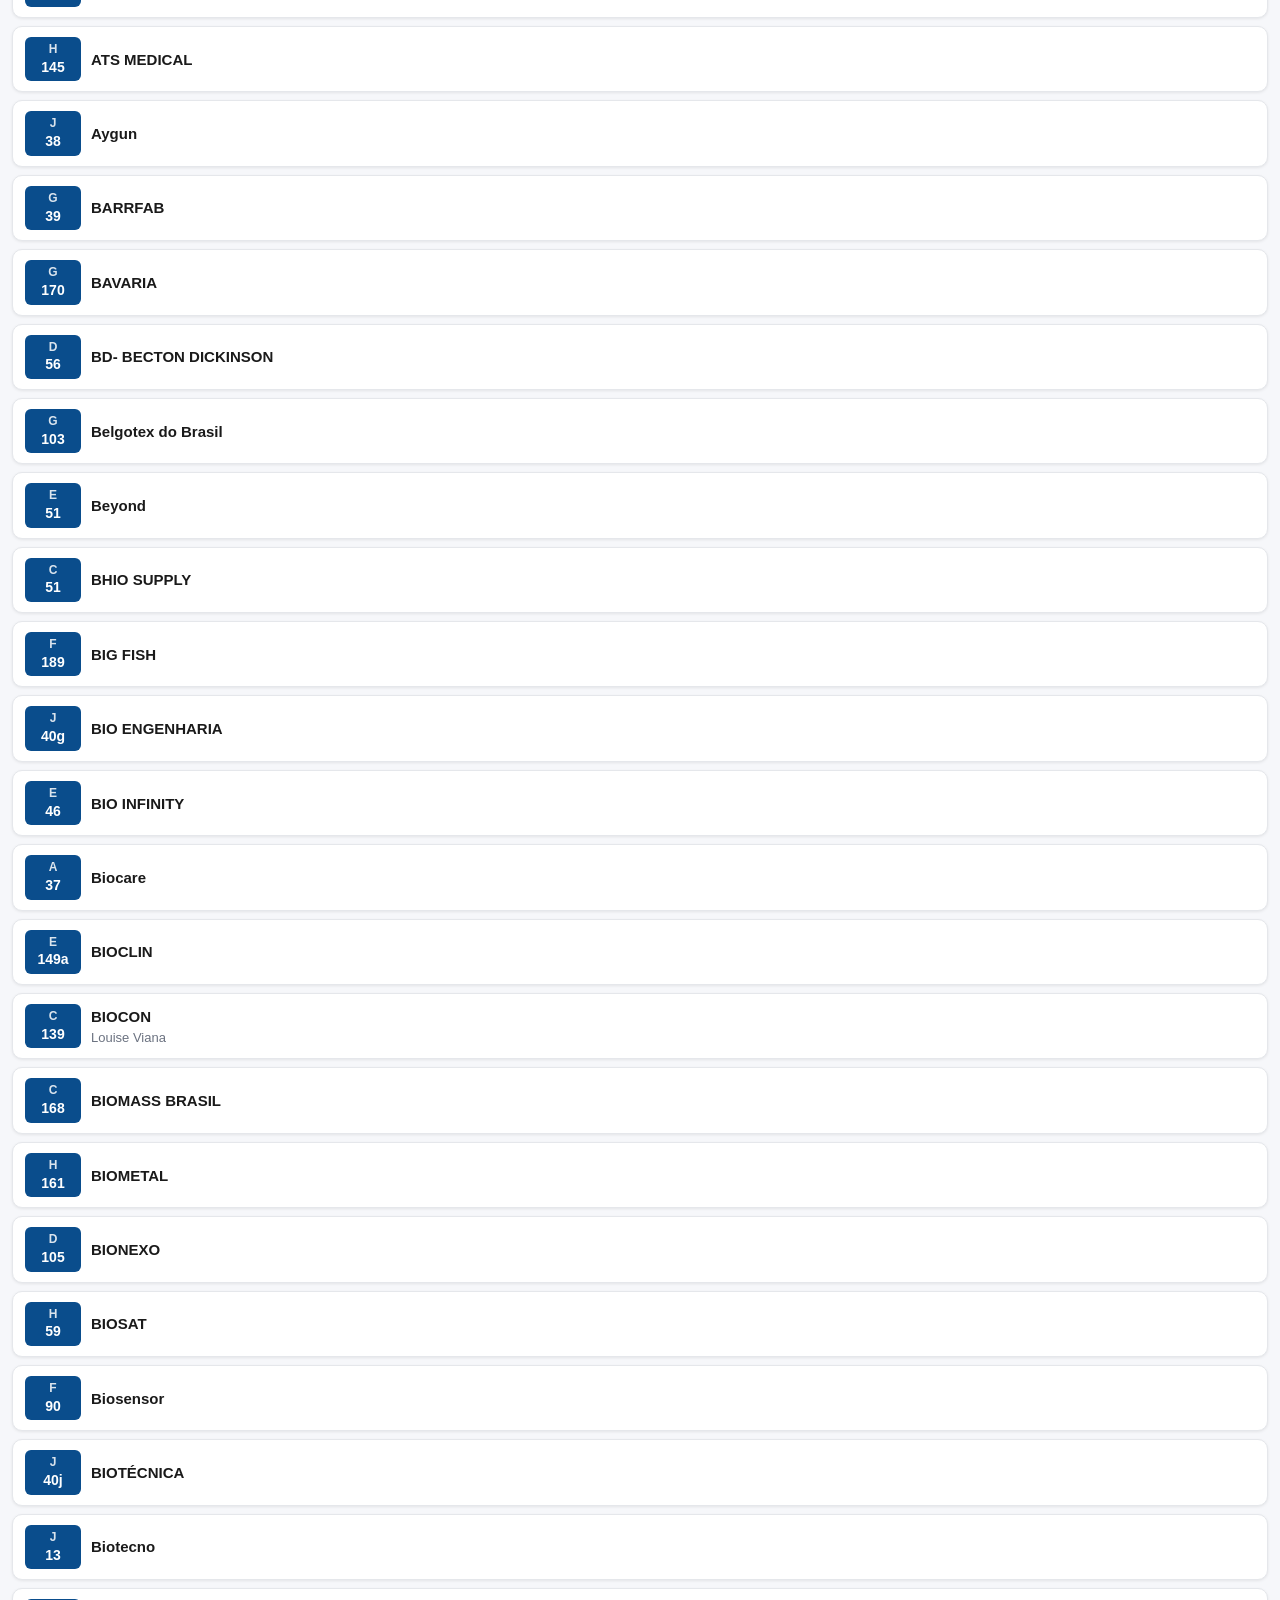
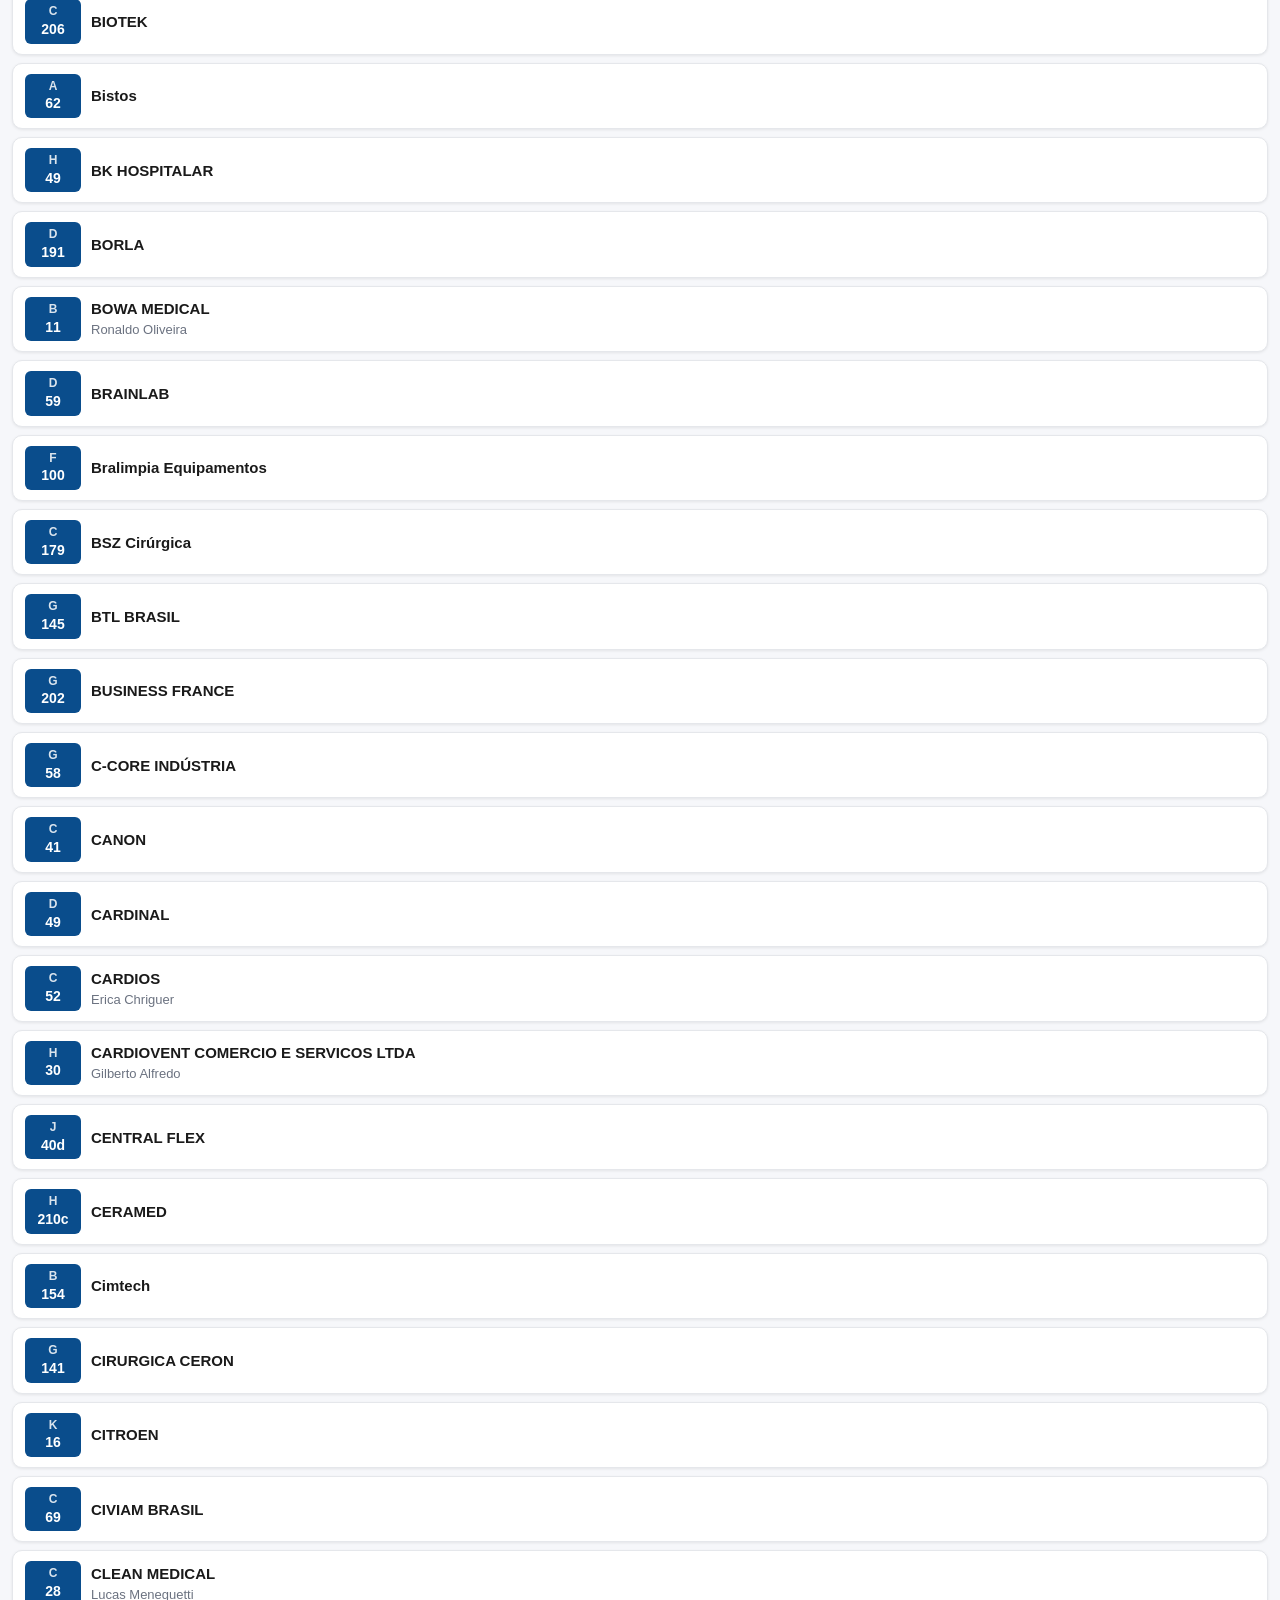
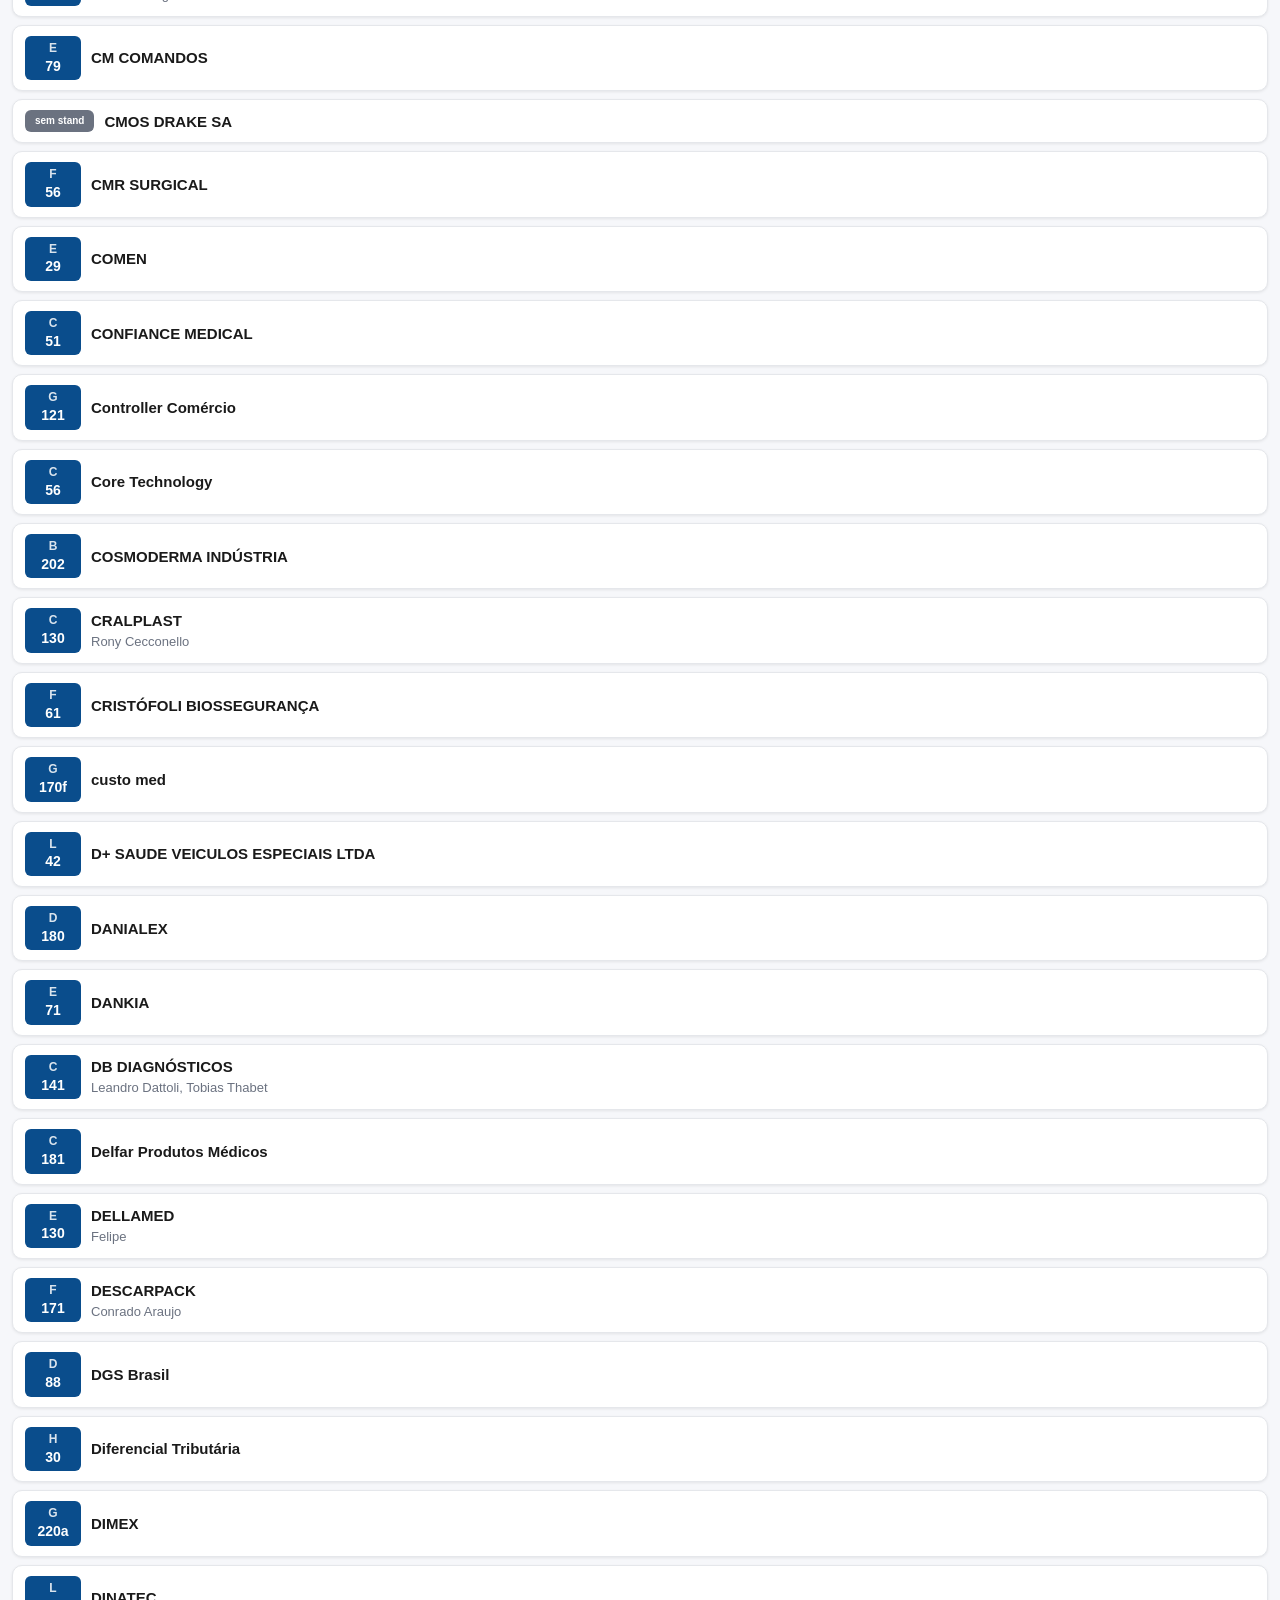
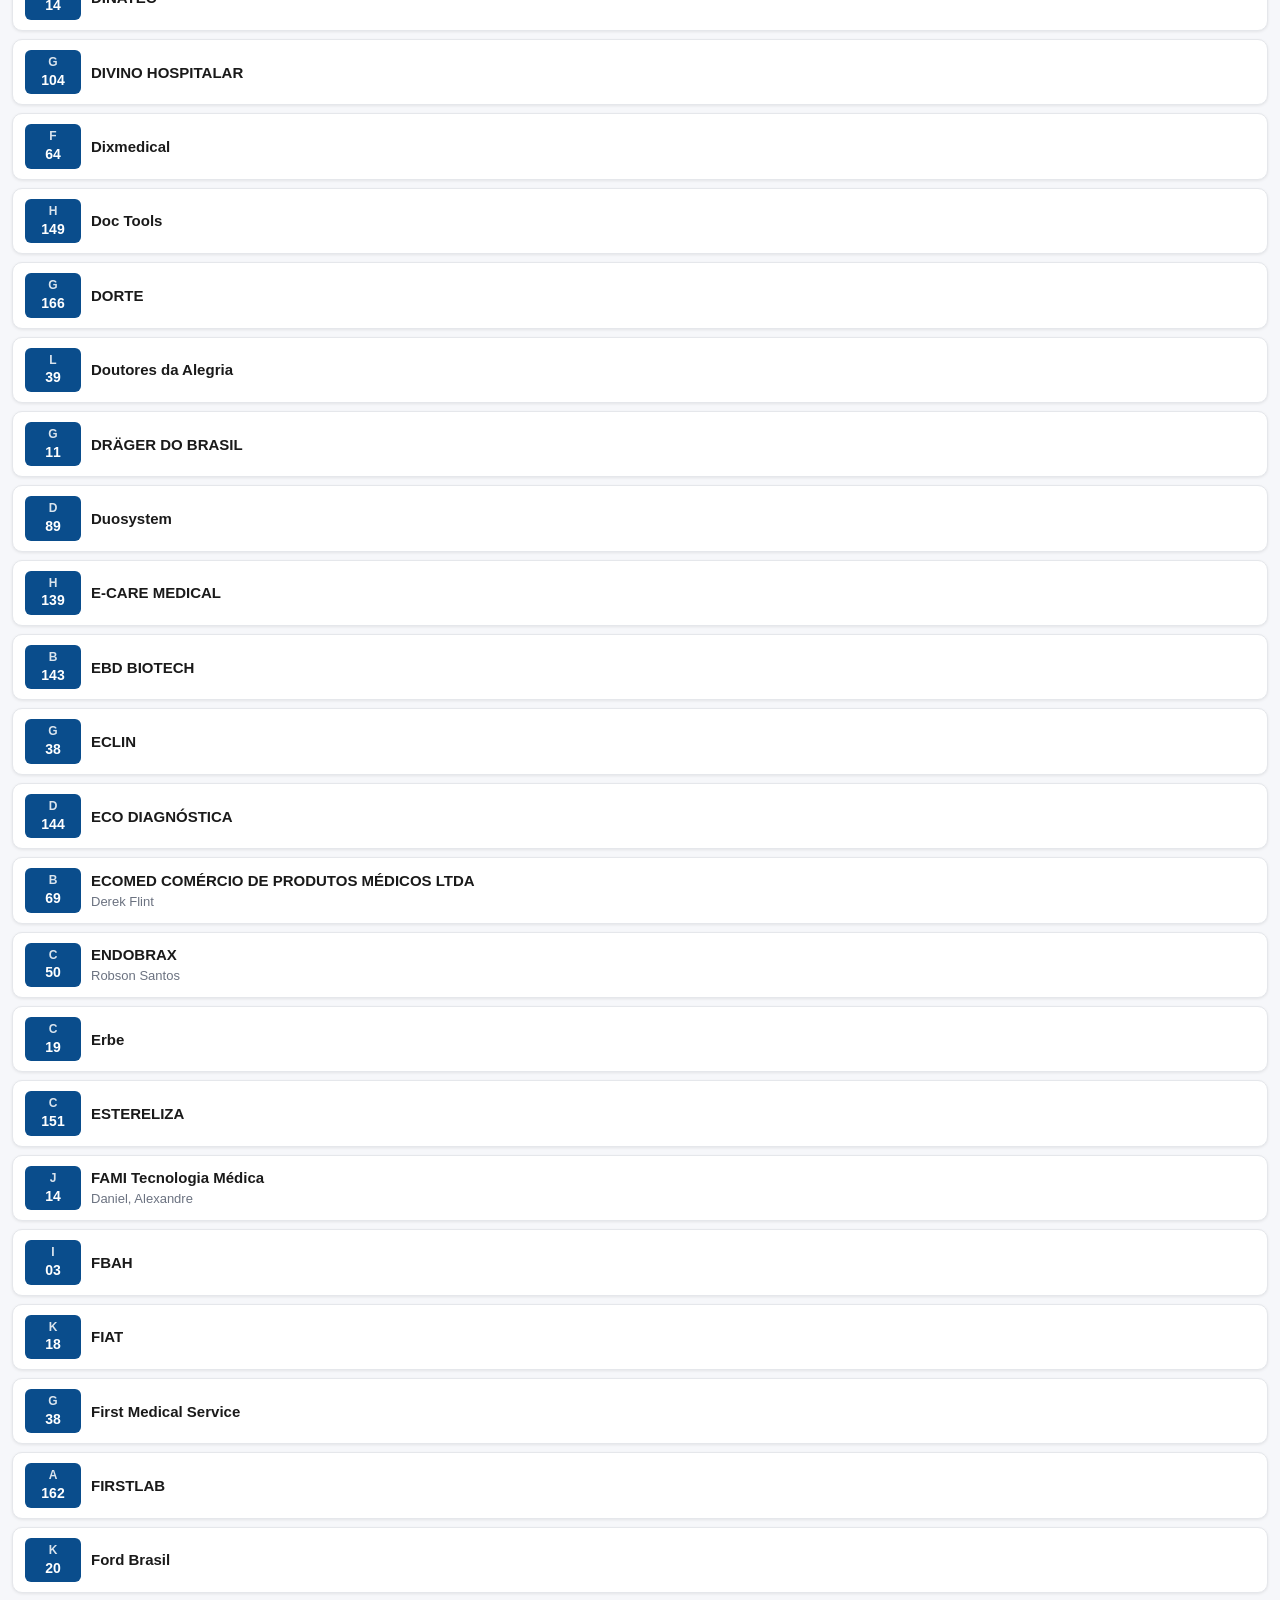
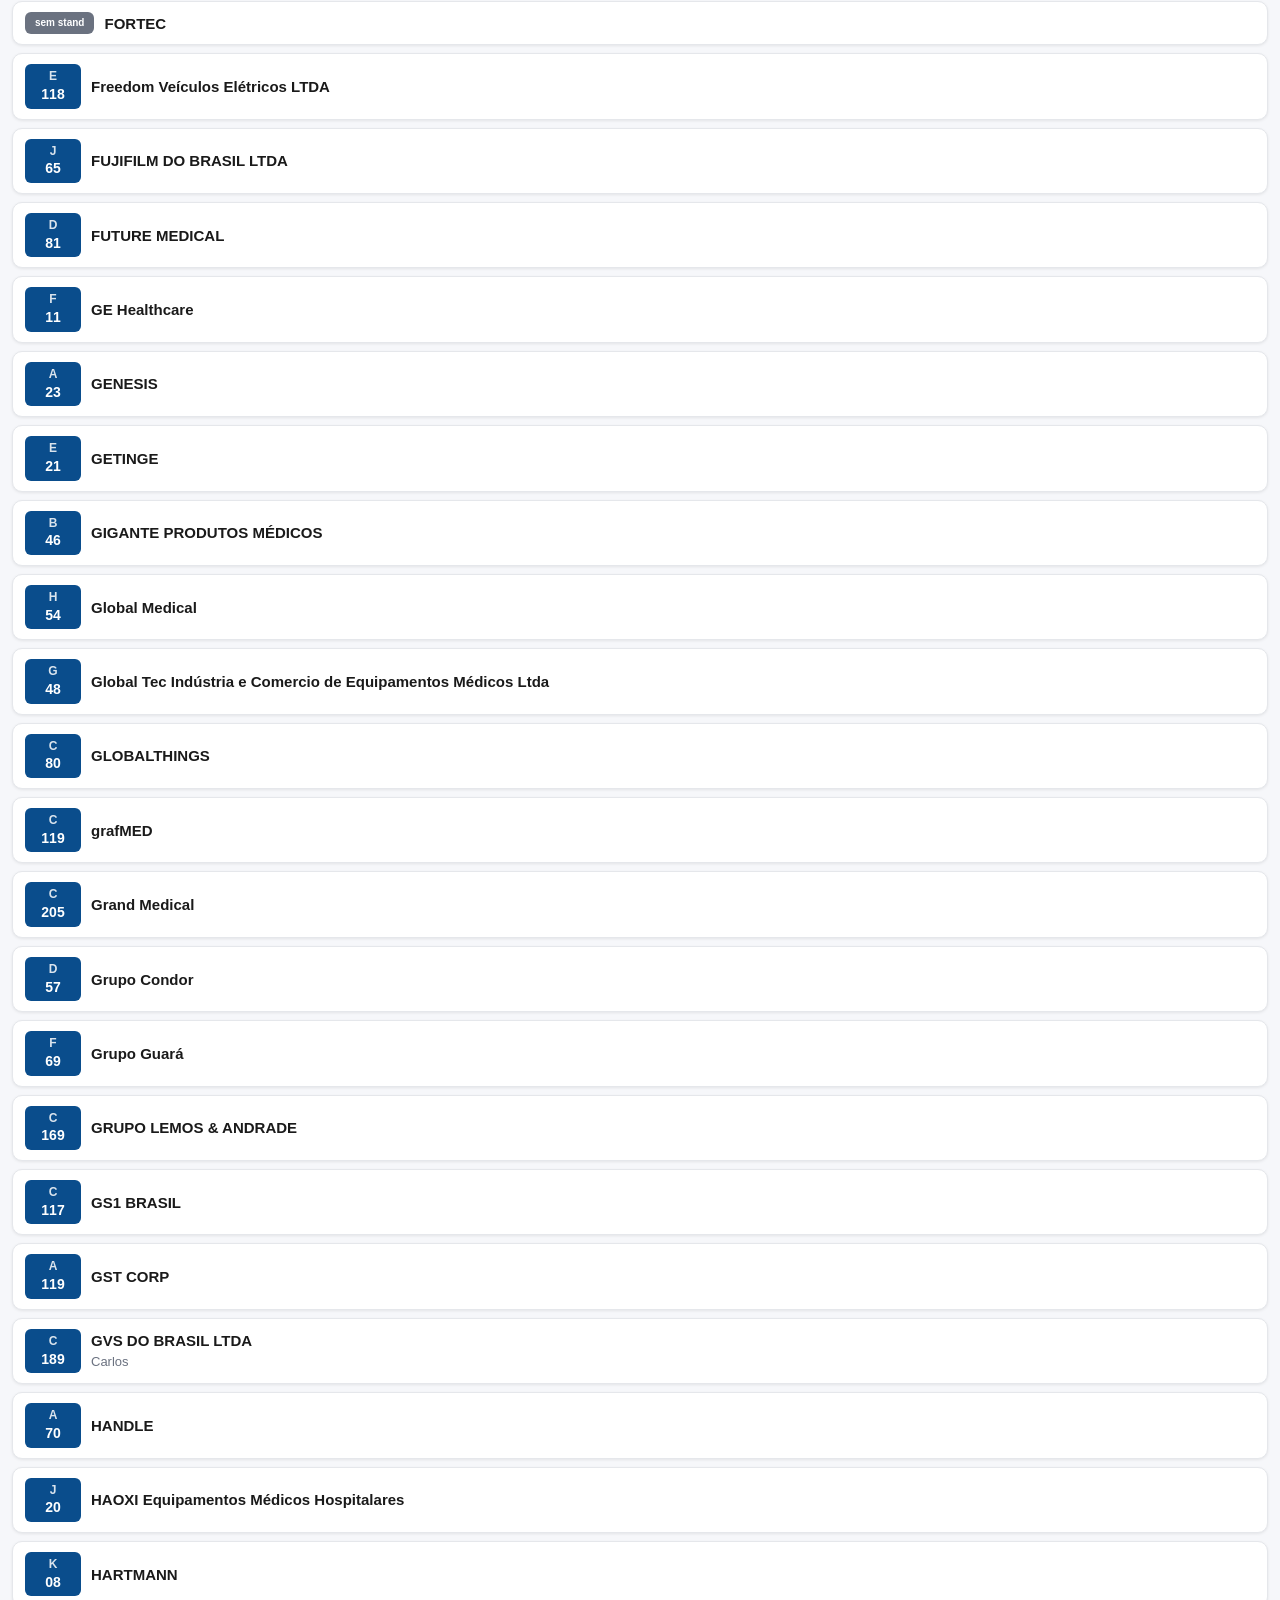
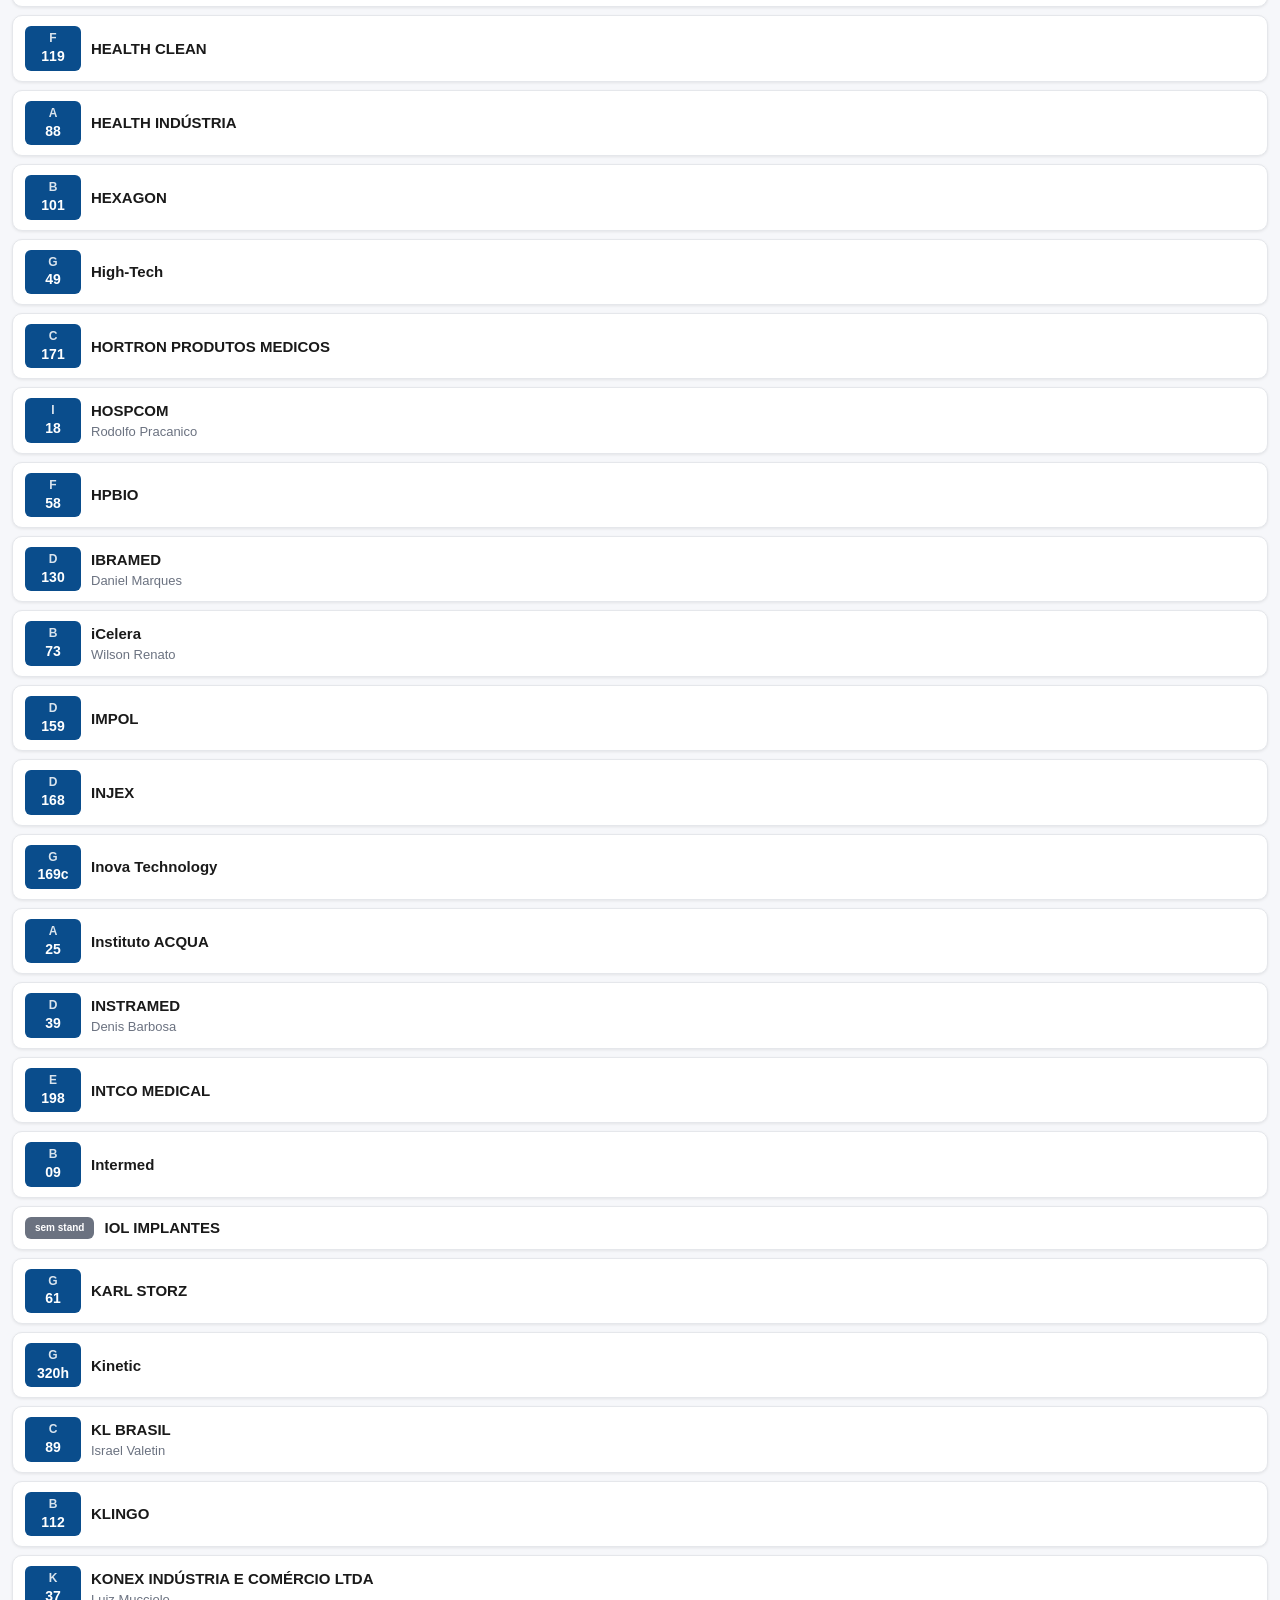
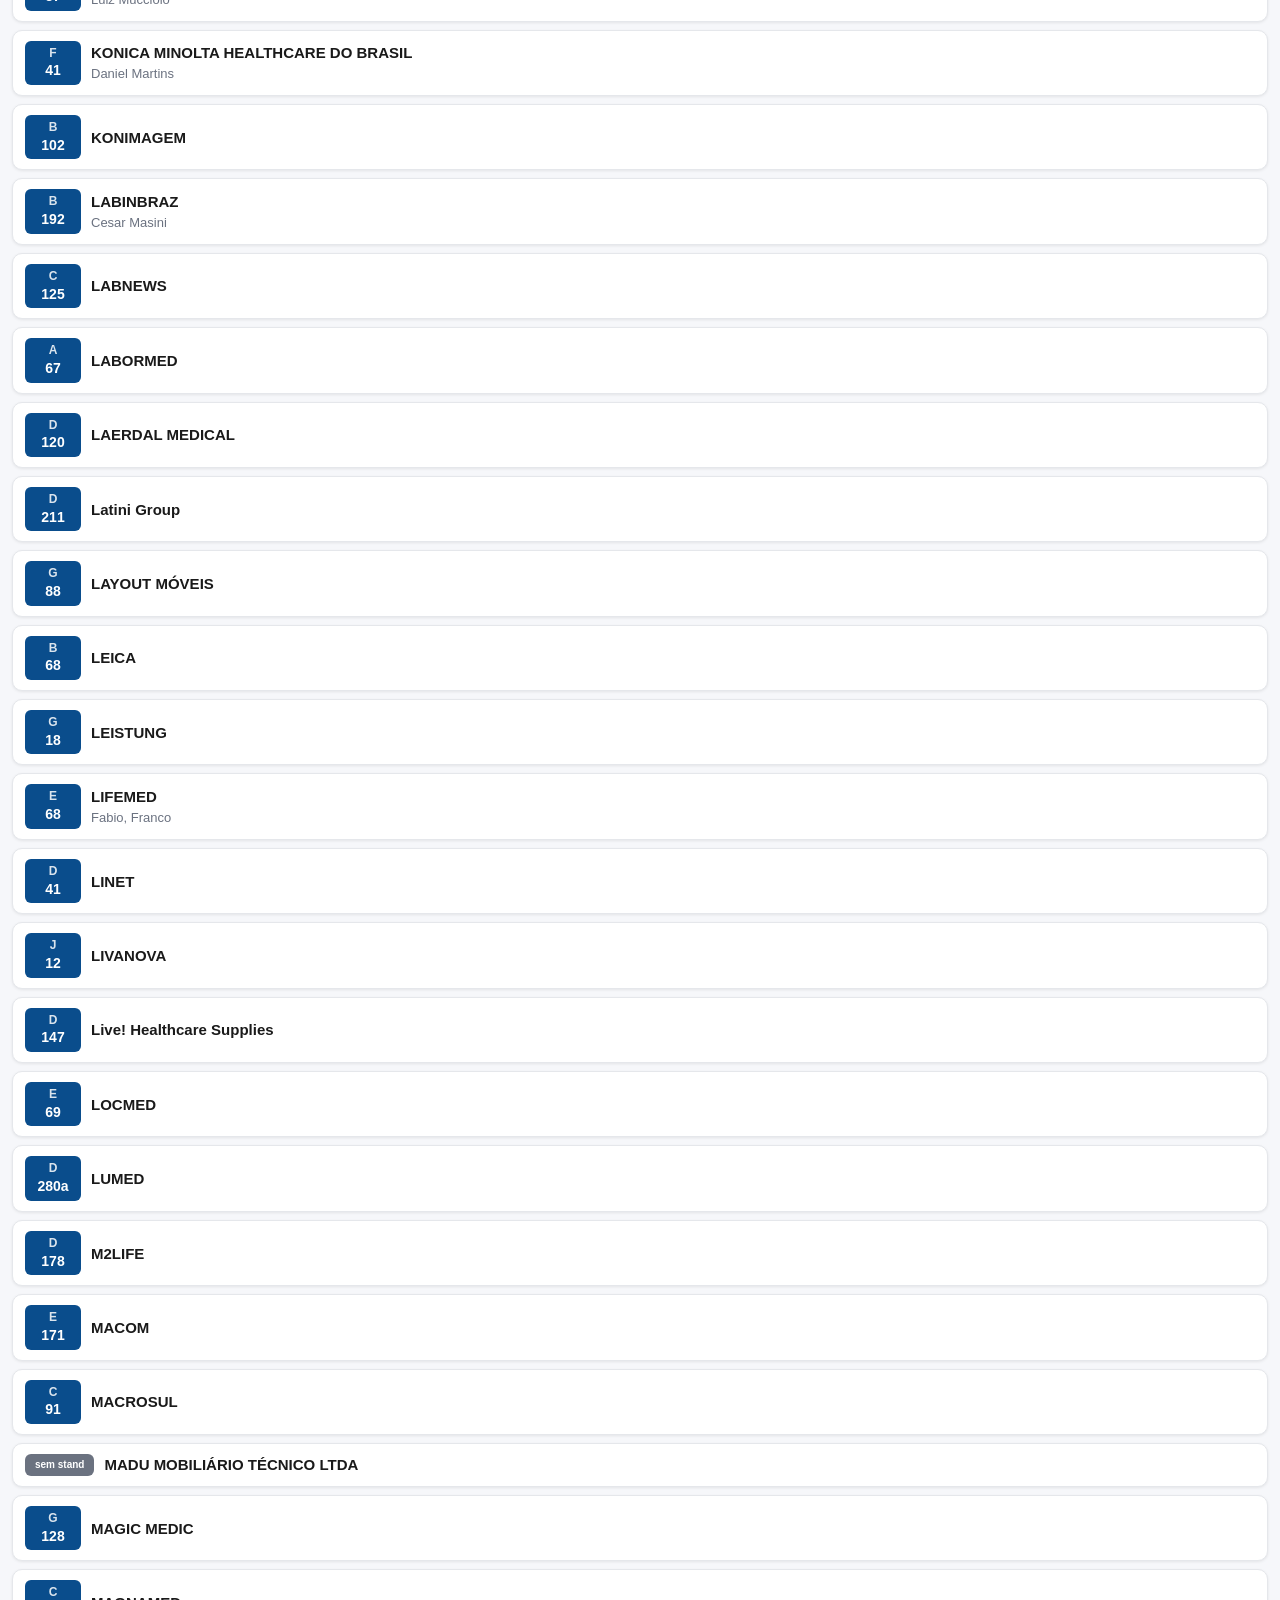
==== commit d3e8be2a: "feat: sync com Google Sheets (merge inteligente preservando visitas/fotos locais)" ====
--- a/index.html
+++ b/index.html
@@ -19,6 +19,7 @@
 <header id="top-bar">
   <div id="title-row">
     <div id="title">Hospitalar</div>
+    <button id="btn-sync" title="Atualizar do Google Sheets">↻</button>
     <div id="counter" class="muted">…</div>
   </div>
   <div id="search-row" class="hide-on-detail">
@@ -74,13 +75,24 @@
   <!-- Vista de export -->
   <section id="export-view" class="view">
     <h2>Exportar</h2>
-    <p class="muted">Baixa todos os dados que você registrou.</p>
-    <button class="btn primary" id="btn-export-json">Baixar JSON</button>
+    <p class="muted">Baixa ou envia todos os dados que você registrou.</p>
+    <button class="btn success" id="btn-export-share">Enviar tudo para o Drive (ZIP)</button>
+    <p class="muted" style="font-size:12px; margin-top:4px">
+      Inclui fotos, áudios, notas e CSVs. Abre o menu compartilhar do Android — escolha Google Drive.
+    </p>
+    <hr>
+    <button class="btn primary" id="btn-export-zip">Baixar ZIP completo</button>
+    <button class="btn" id="btn-export-json">Baixar JSON (sem mídias)</button>
     <button class="btn" id="btn-export-csv">Baixar CSV (visitas)</button>
-    <button class="btn" id="btn-export-agenda-csv">Baixar CSV (agenda)</button>
+    <button class="btn" id="btn-export-agenda-csv">Baixar CSV (camiseta)</button>
     <hr>
     <h3>Atenção</h3>
     <p class="muted">Dados ficam no seu celular. Se desinstalar o app ou limpar dados do navegador, perde tudo. Faça export ao final de cada dia.</p>
+    <hr>
+    <h3>Sincronizar do Google Sheets</h3>
+    <p class="muted">Baixa a planilha original e atualiza nome, status, rua/stand e prospects. Suas visitas, fotos, áudios e empresas adicionadas pelo app ficam intactas.</p>
+    <button class="btn primary" id="btn-export-sync">Atualizar do Sheets agora</button>
+    <div class="muted" id="sync-status" style="margin-top:8px"></div>
     <hr>
     <h3>Stats</h3>
     <div id="stats"></div>
@@ -104,6 +116,7 @@
   </button>
 </nav>
 
+<script src="jszip.min.js"></script>
 <script src="db.js"></script>
 <script src="app.js"></script>
 <script>
--- a/app.css
+++ b/app.css
@@ -36,8 +36,17 @@
   padding: 8px 12px 8px;
   box-shadow: 0 2px 6px rgba(0,0,0,0.12);
 }
-#title-row { display: flex; justify-content: space-between; align-items: center; }
-#title { font-weight: 700; font-size: 16px; }
+#title-row { display: flex; justify-content: space-between; align-items: center; gap: 8px; }
+#title { font-weight: 700; font-size: 16px; flex-shrink: 0; }
+#btn-sync {
+  background: rgba(255,255,255,0.15); color: #fff; border: 1px solid rgba(255,255,255,0.3);
+  width: 28px; height: 28px; border-radius: 14px; font-size: 16px; cursor: pointer;
+  display: flex; align-items: center; justify-content: center; padding: 0;
+  flex-shrink: 0;
+}
+#btn-sync.spinning { animation: spin 1s linear infinite; }
+@keyframes spin { 100% { transform: rotate(360deg); } }
+#counter { margin-left: auto; }
 #counter { color: rgba(255,255,255,0.85); font-size: 12px; }
 #search-row { margin-top: 8px; }
 #q {
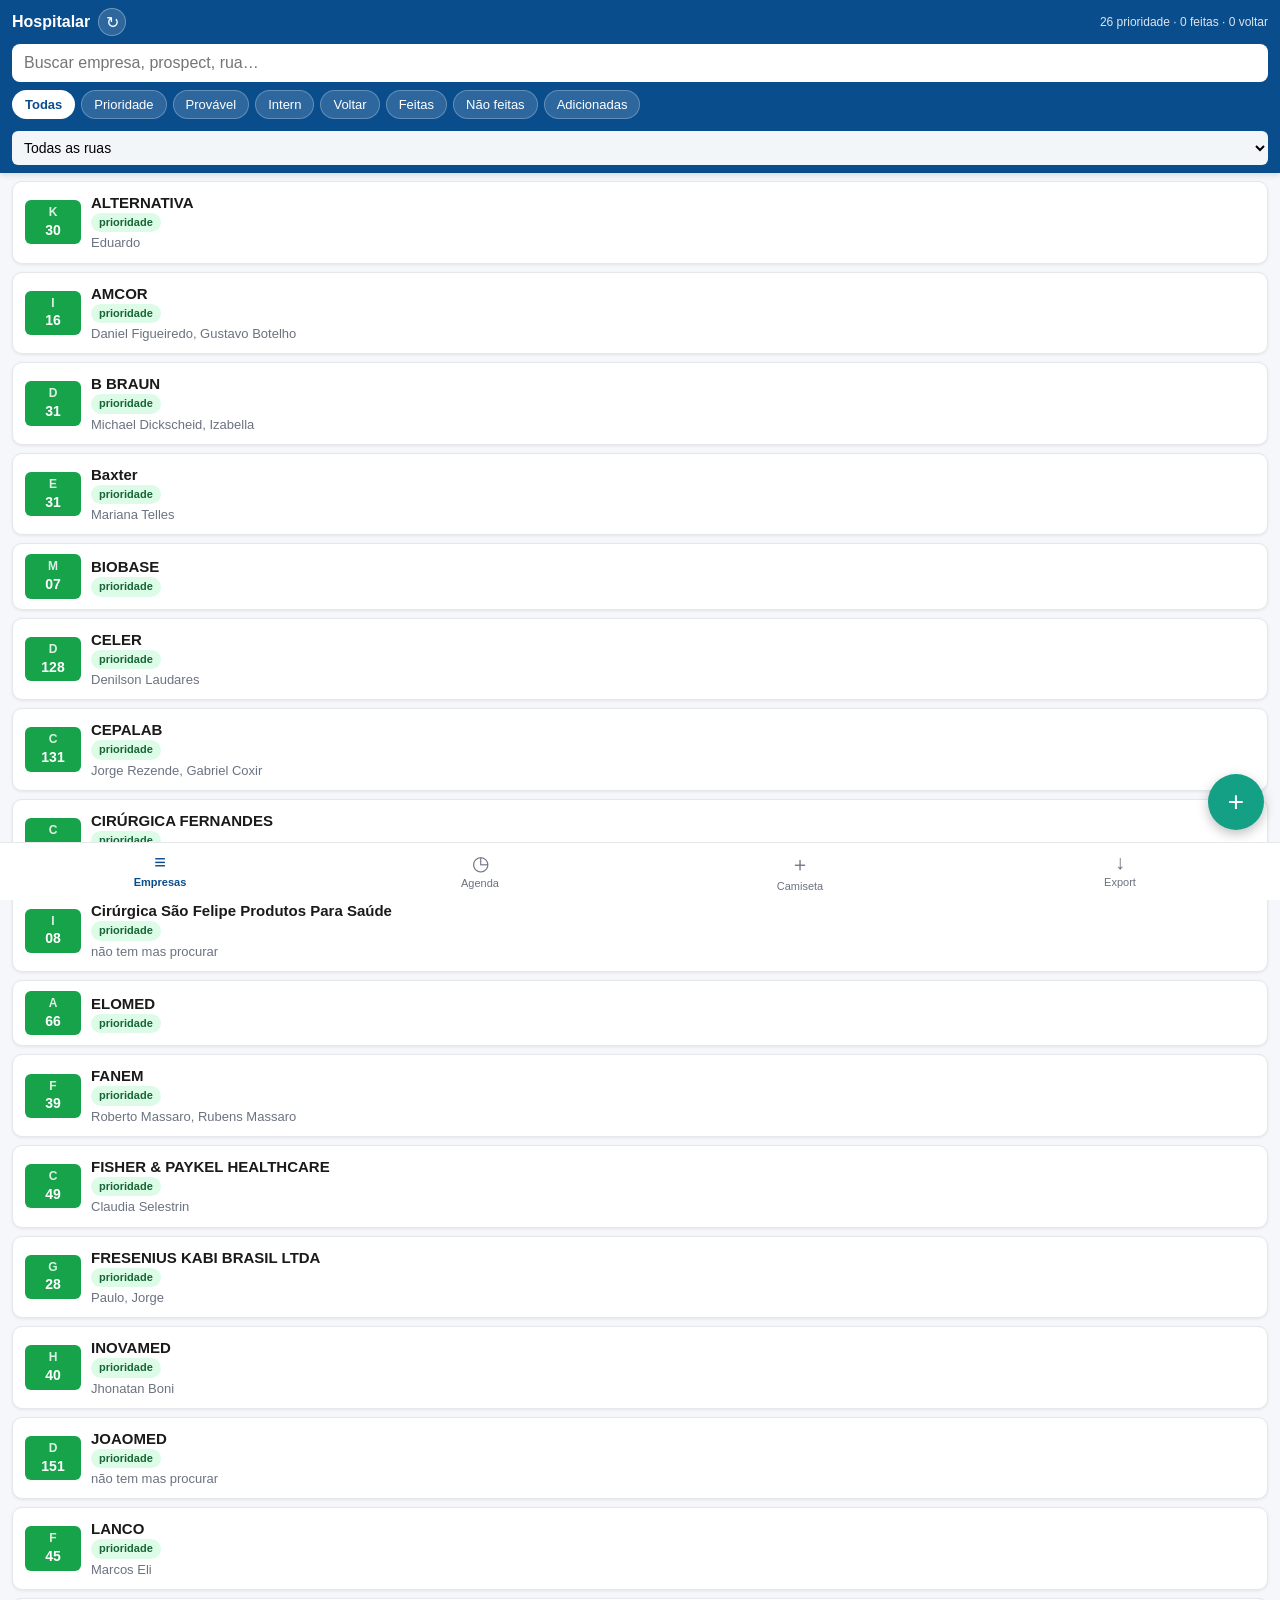
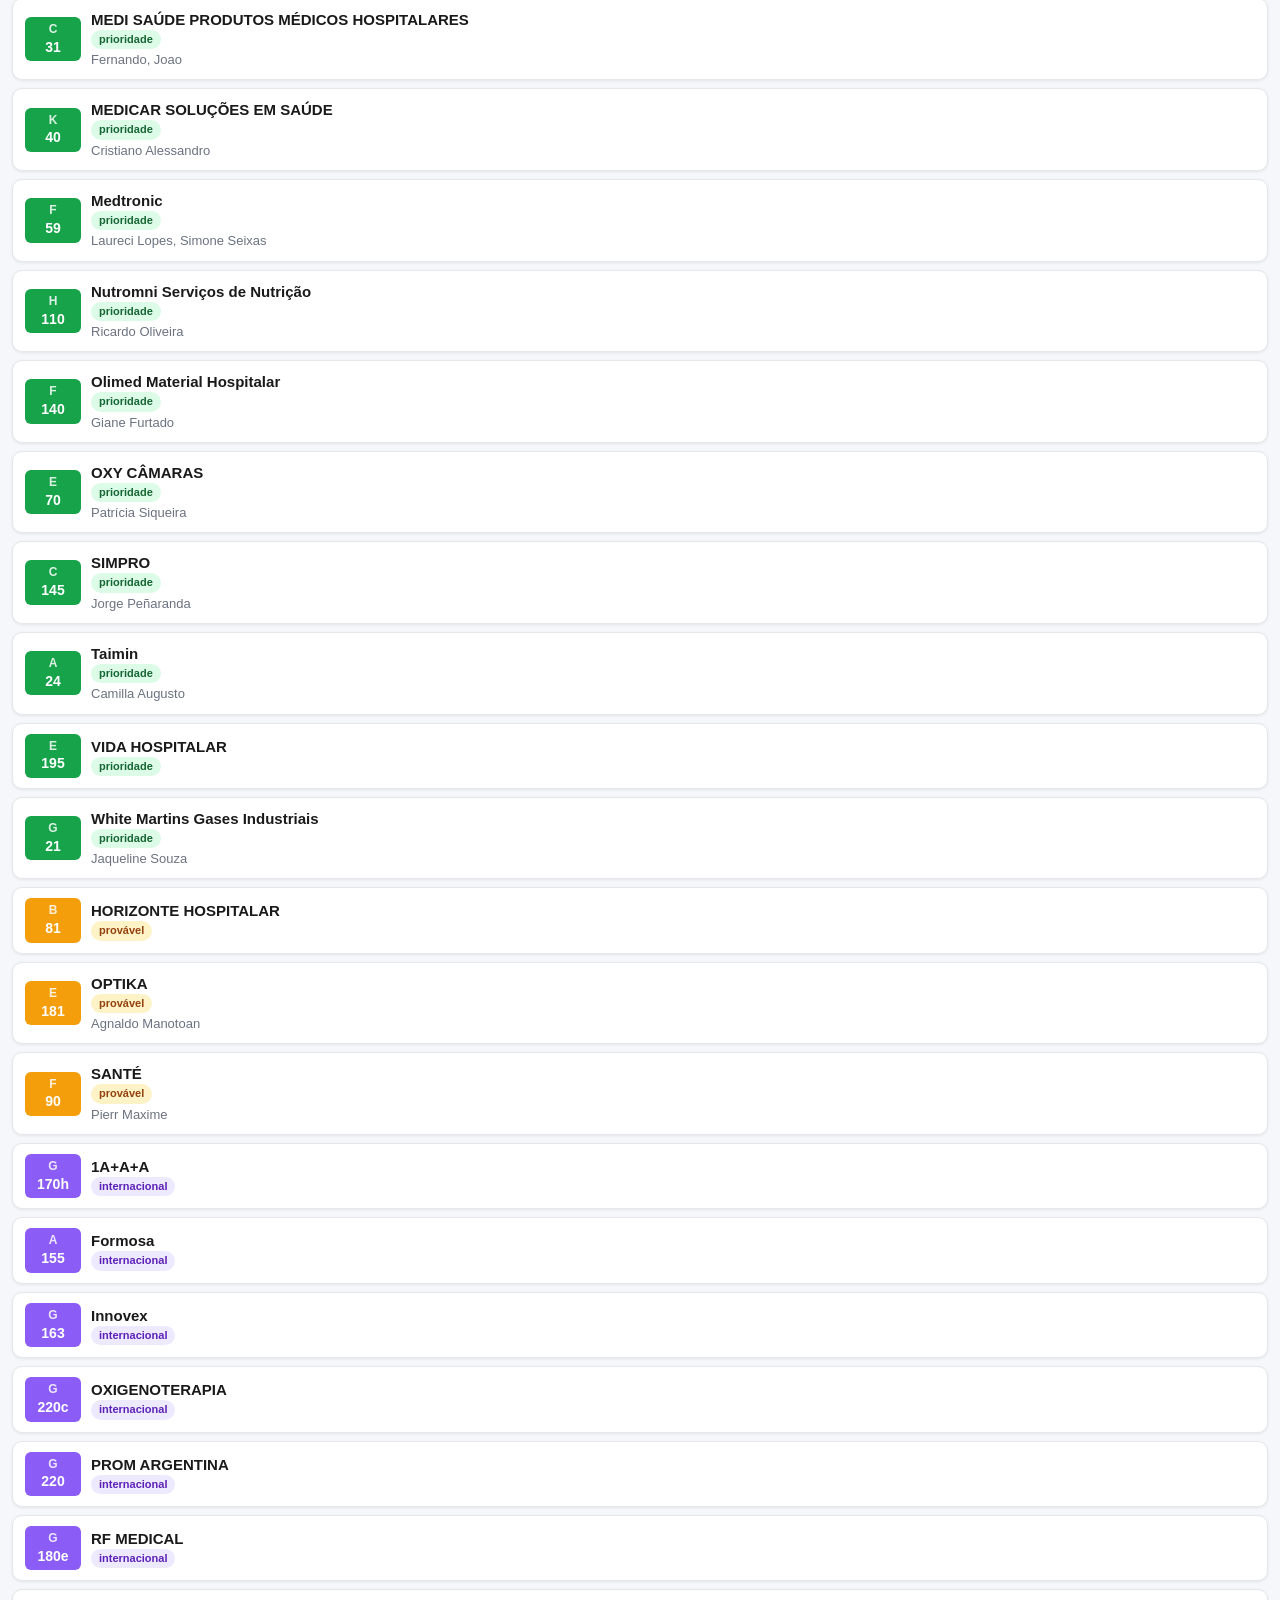
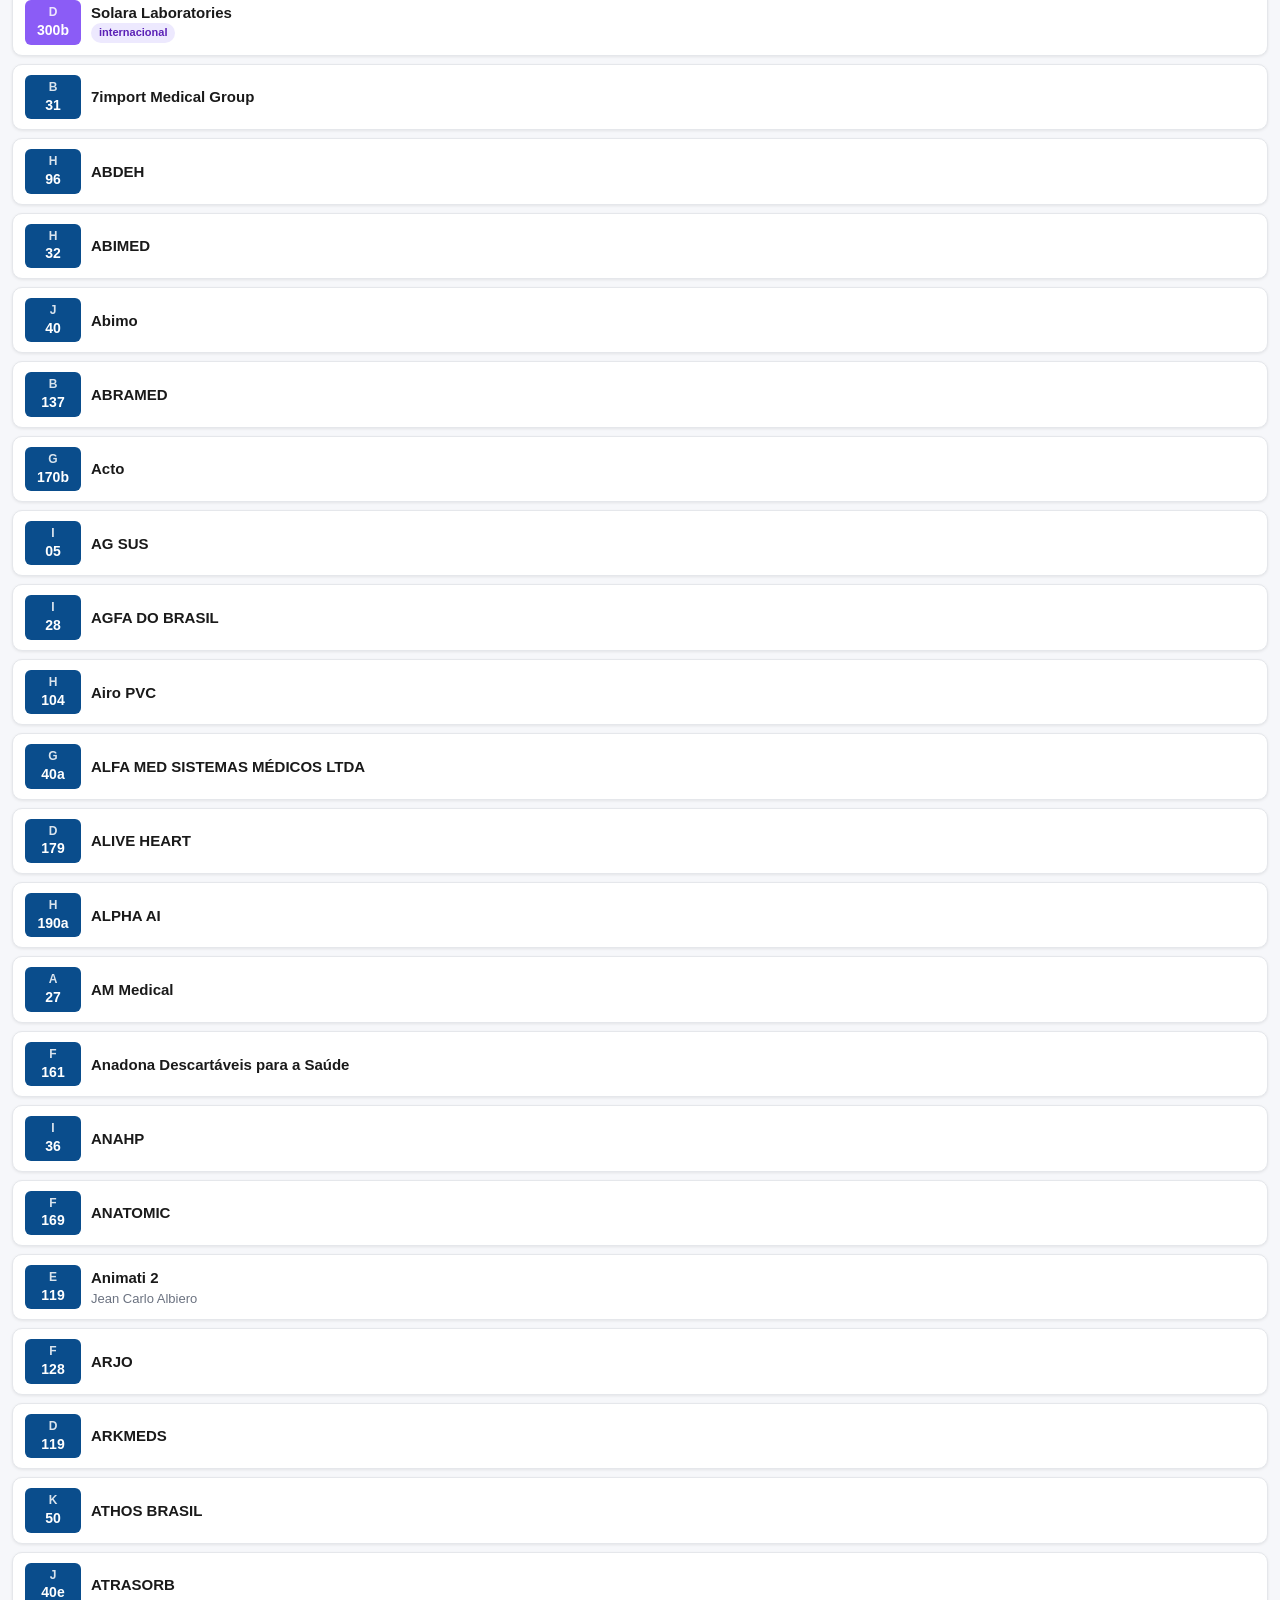
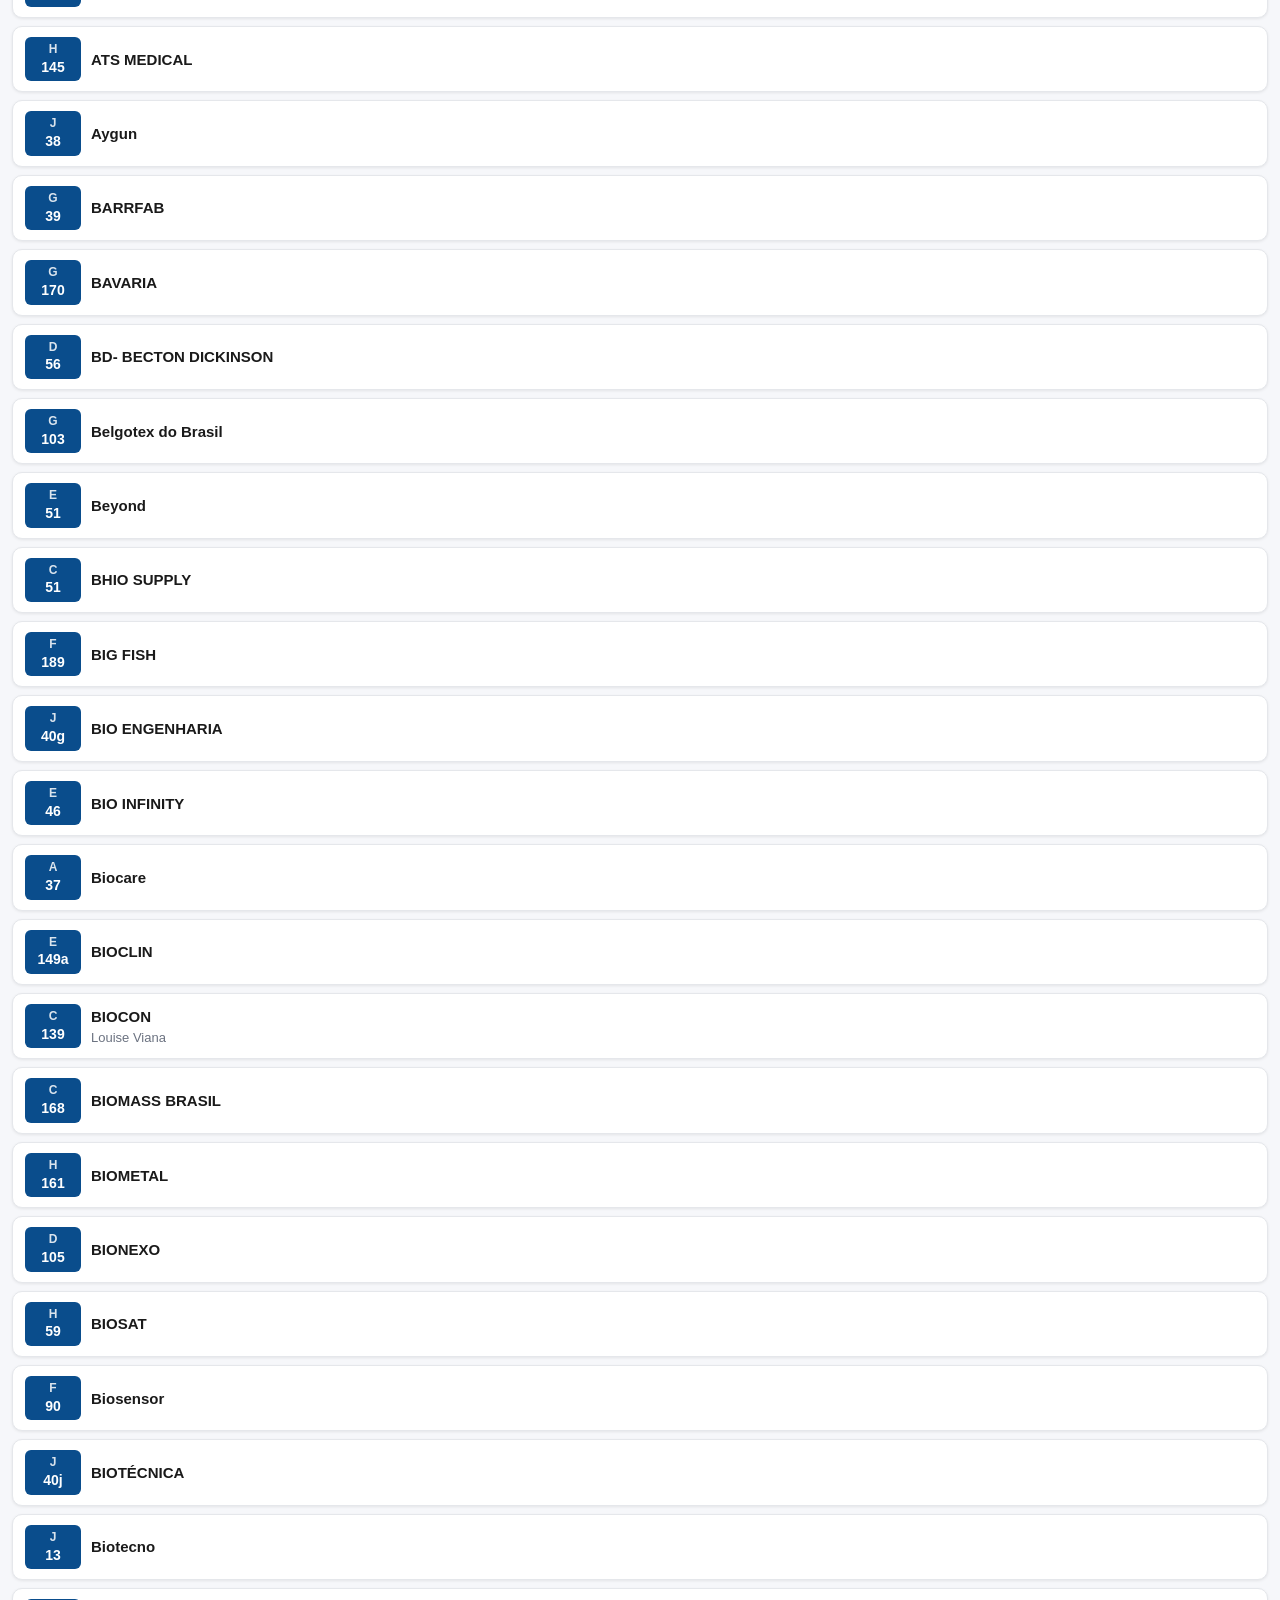
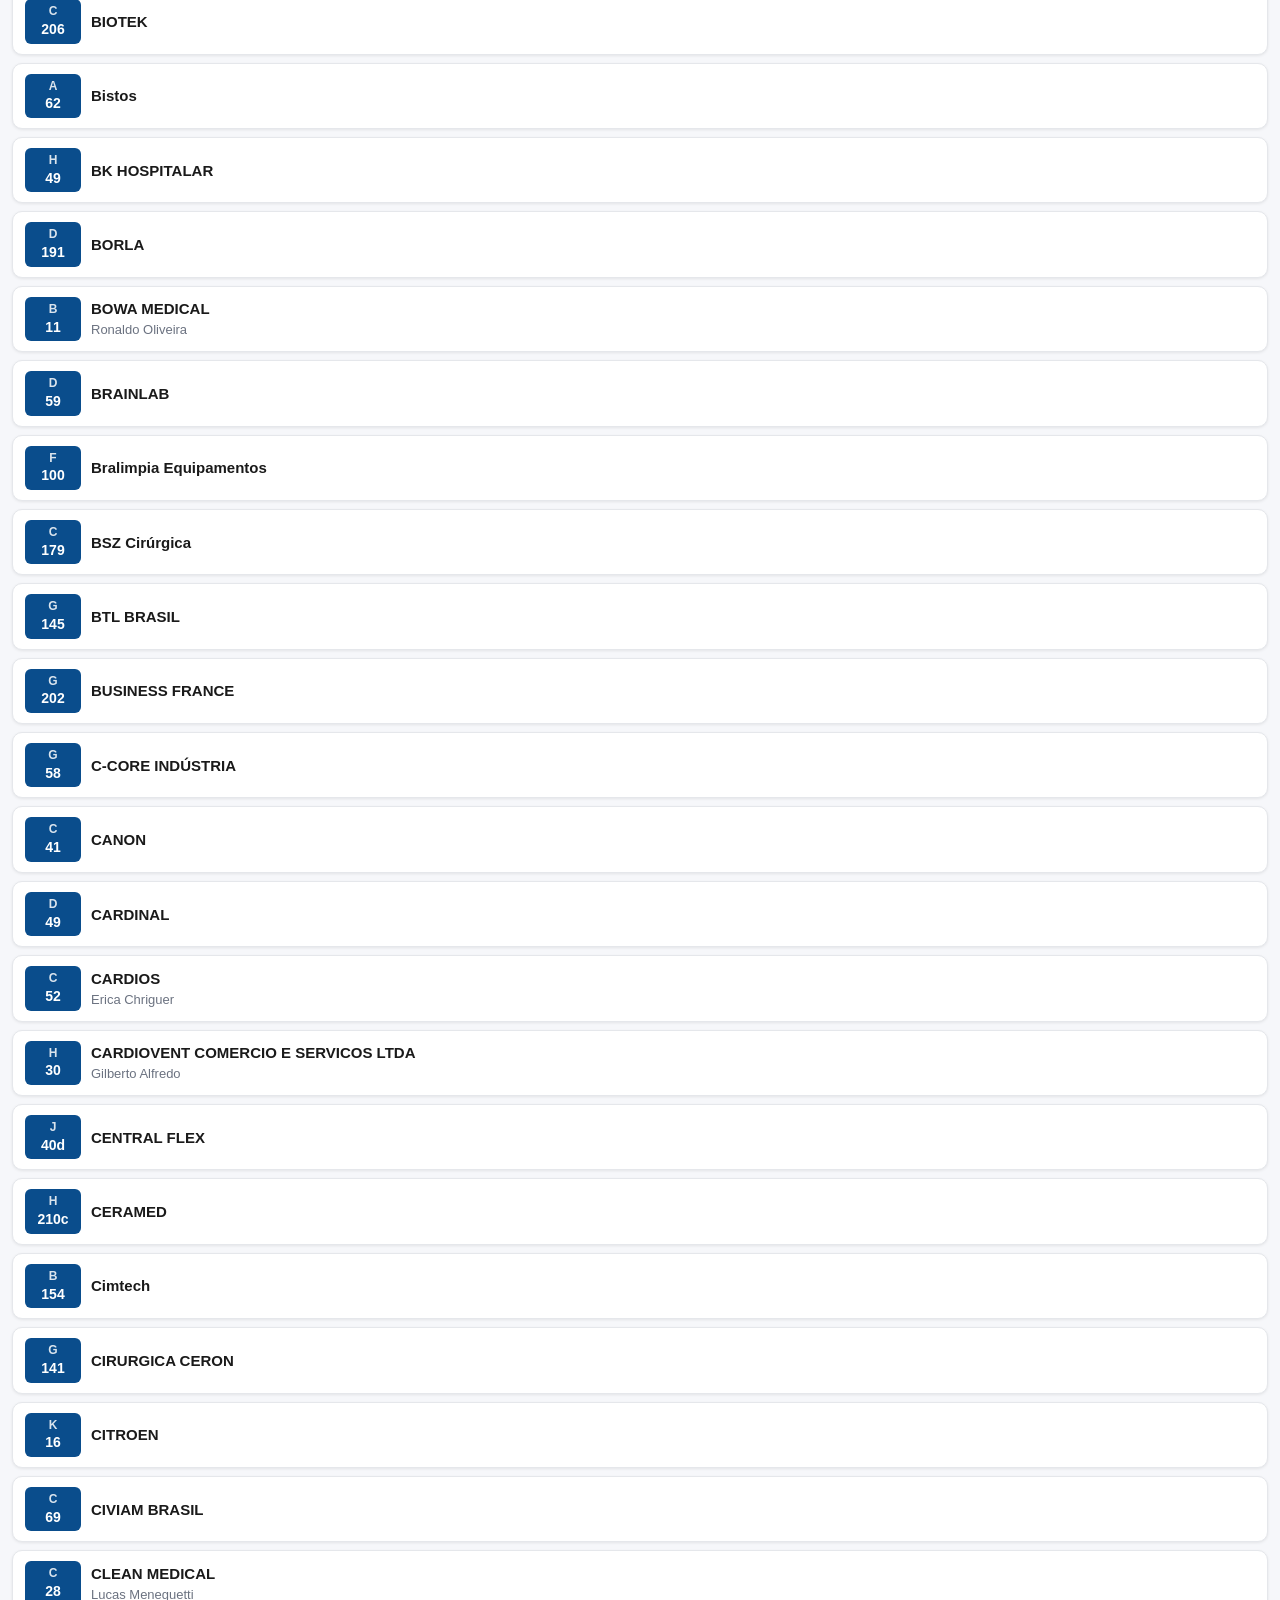
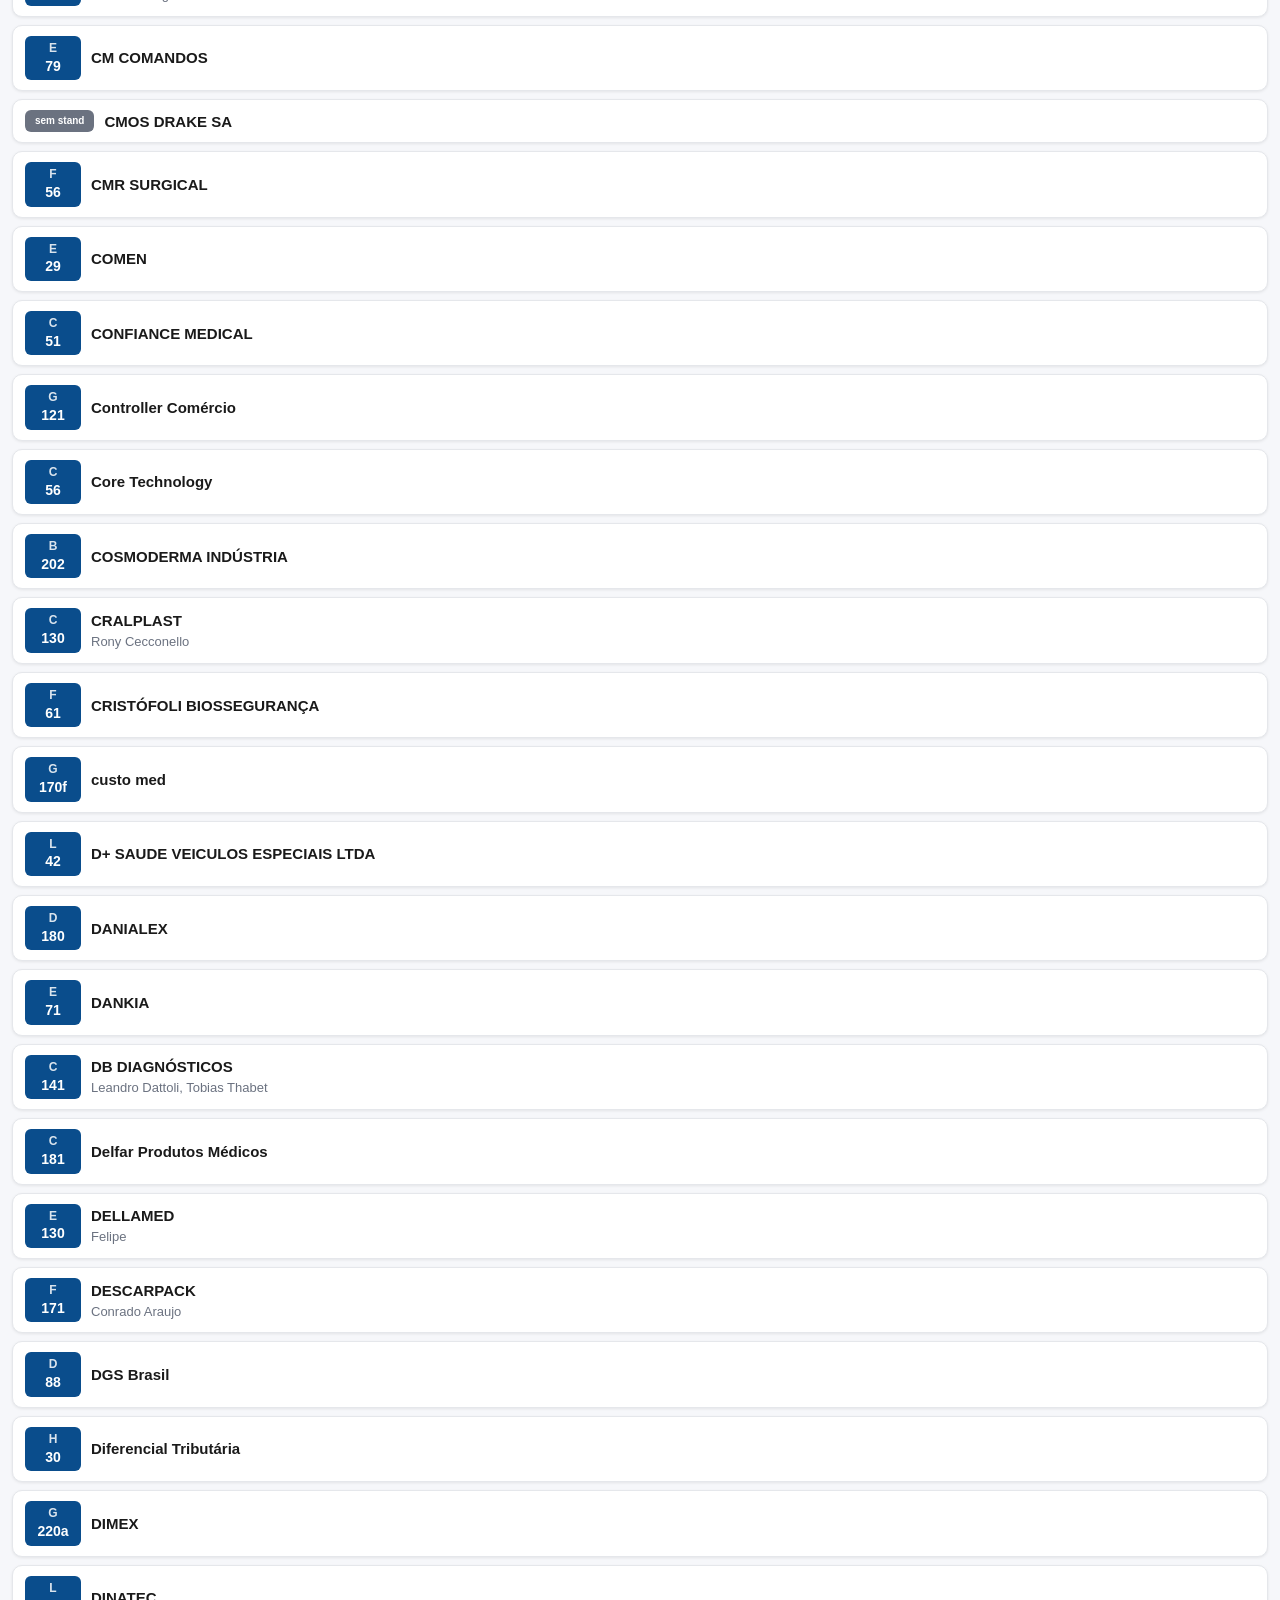
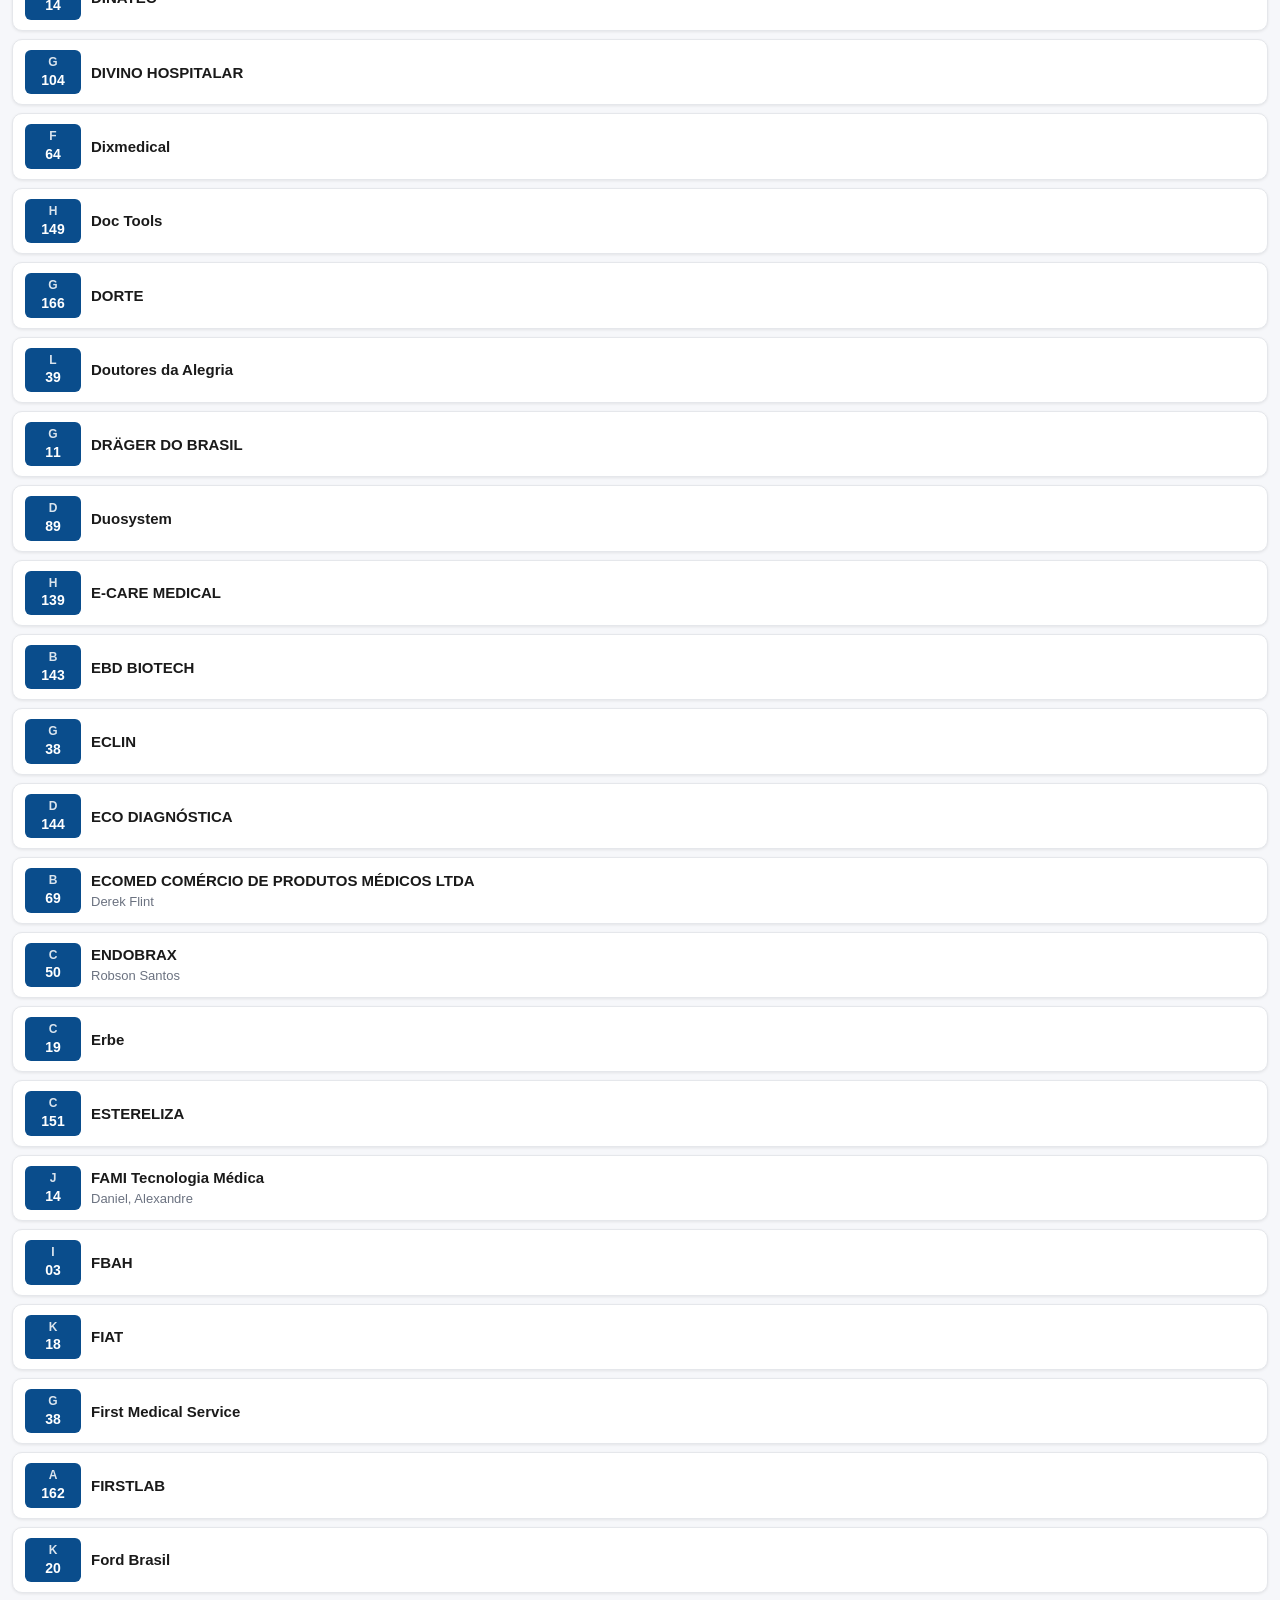
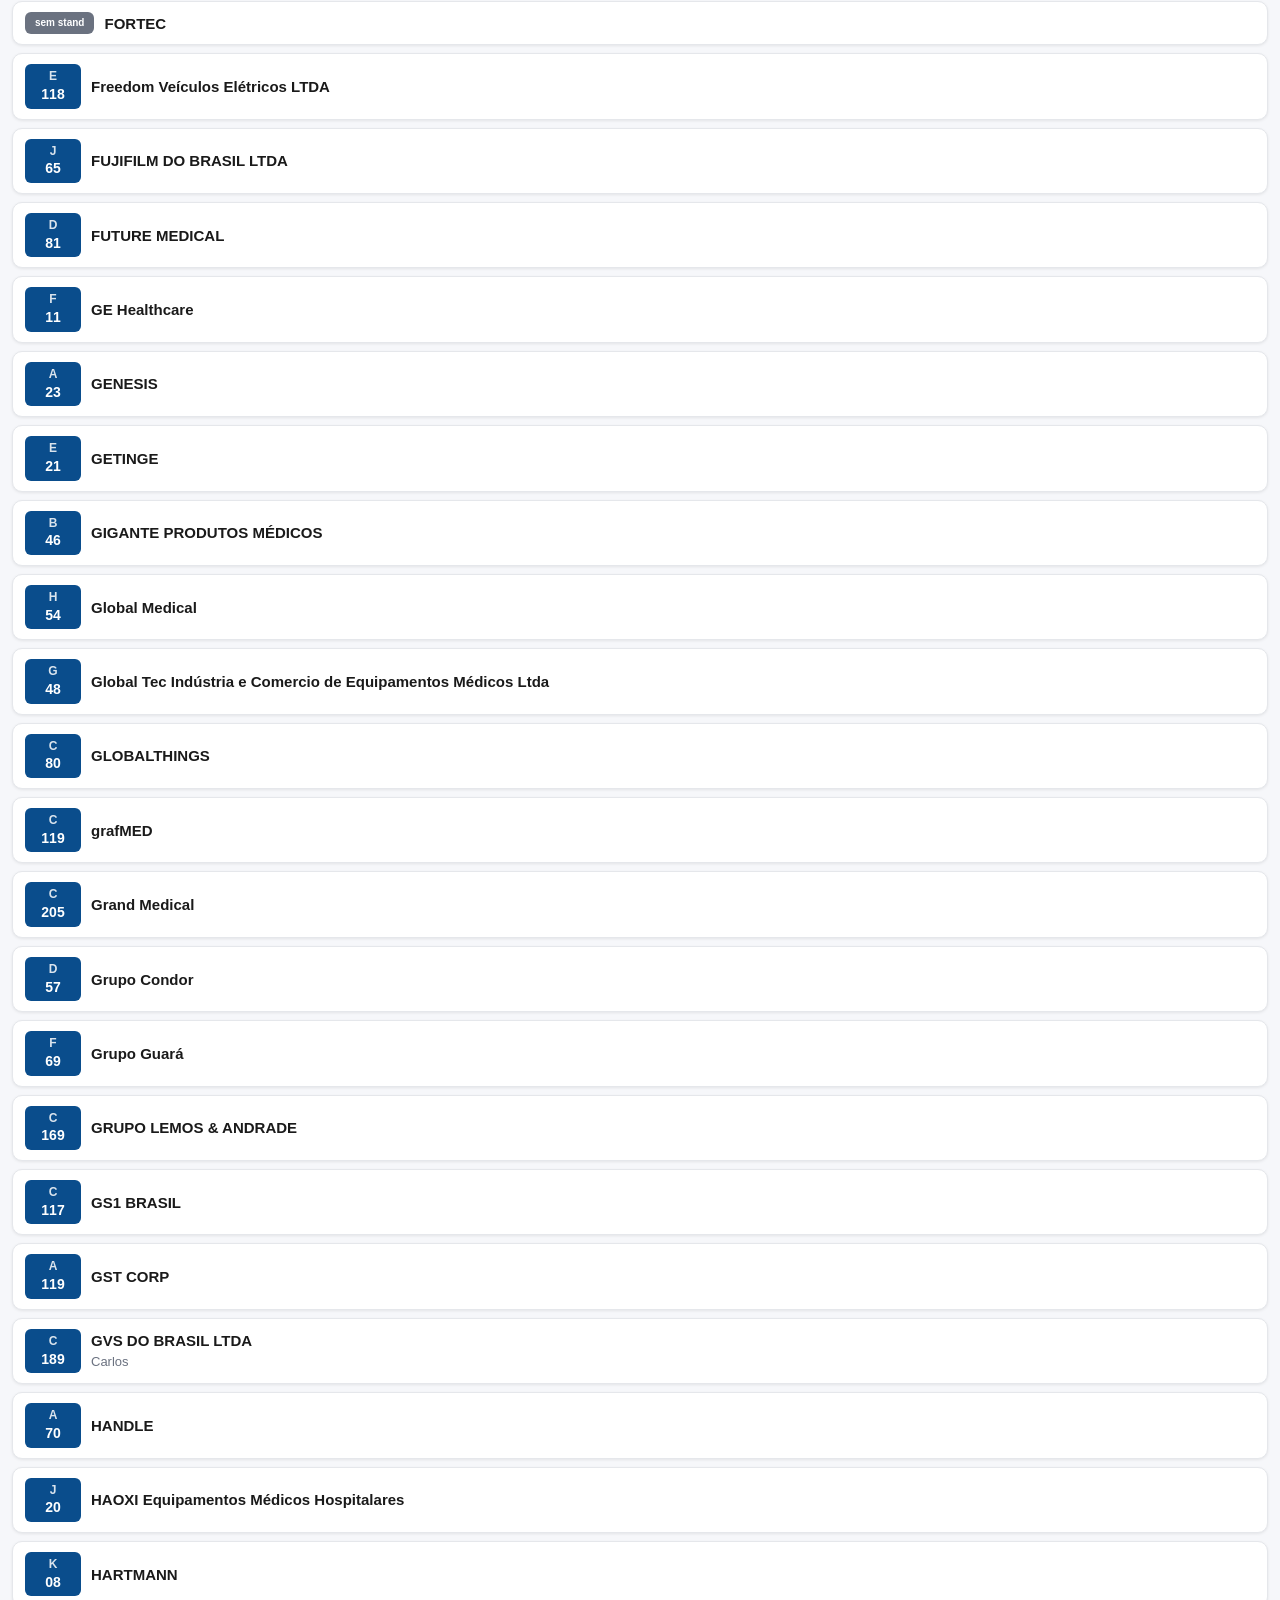
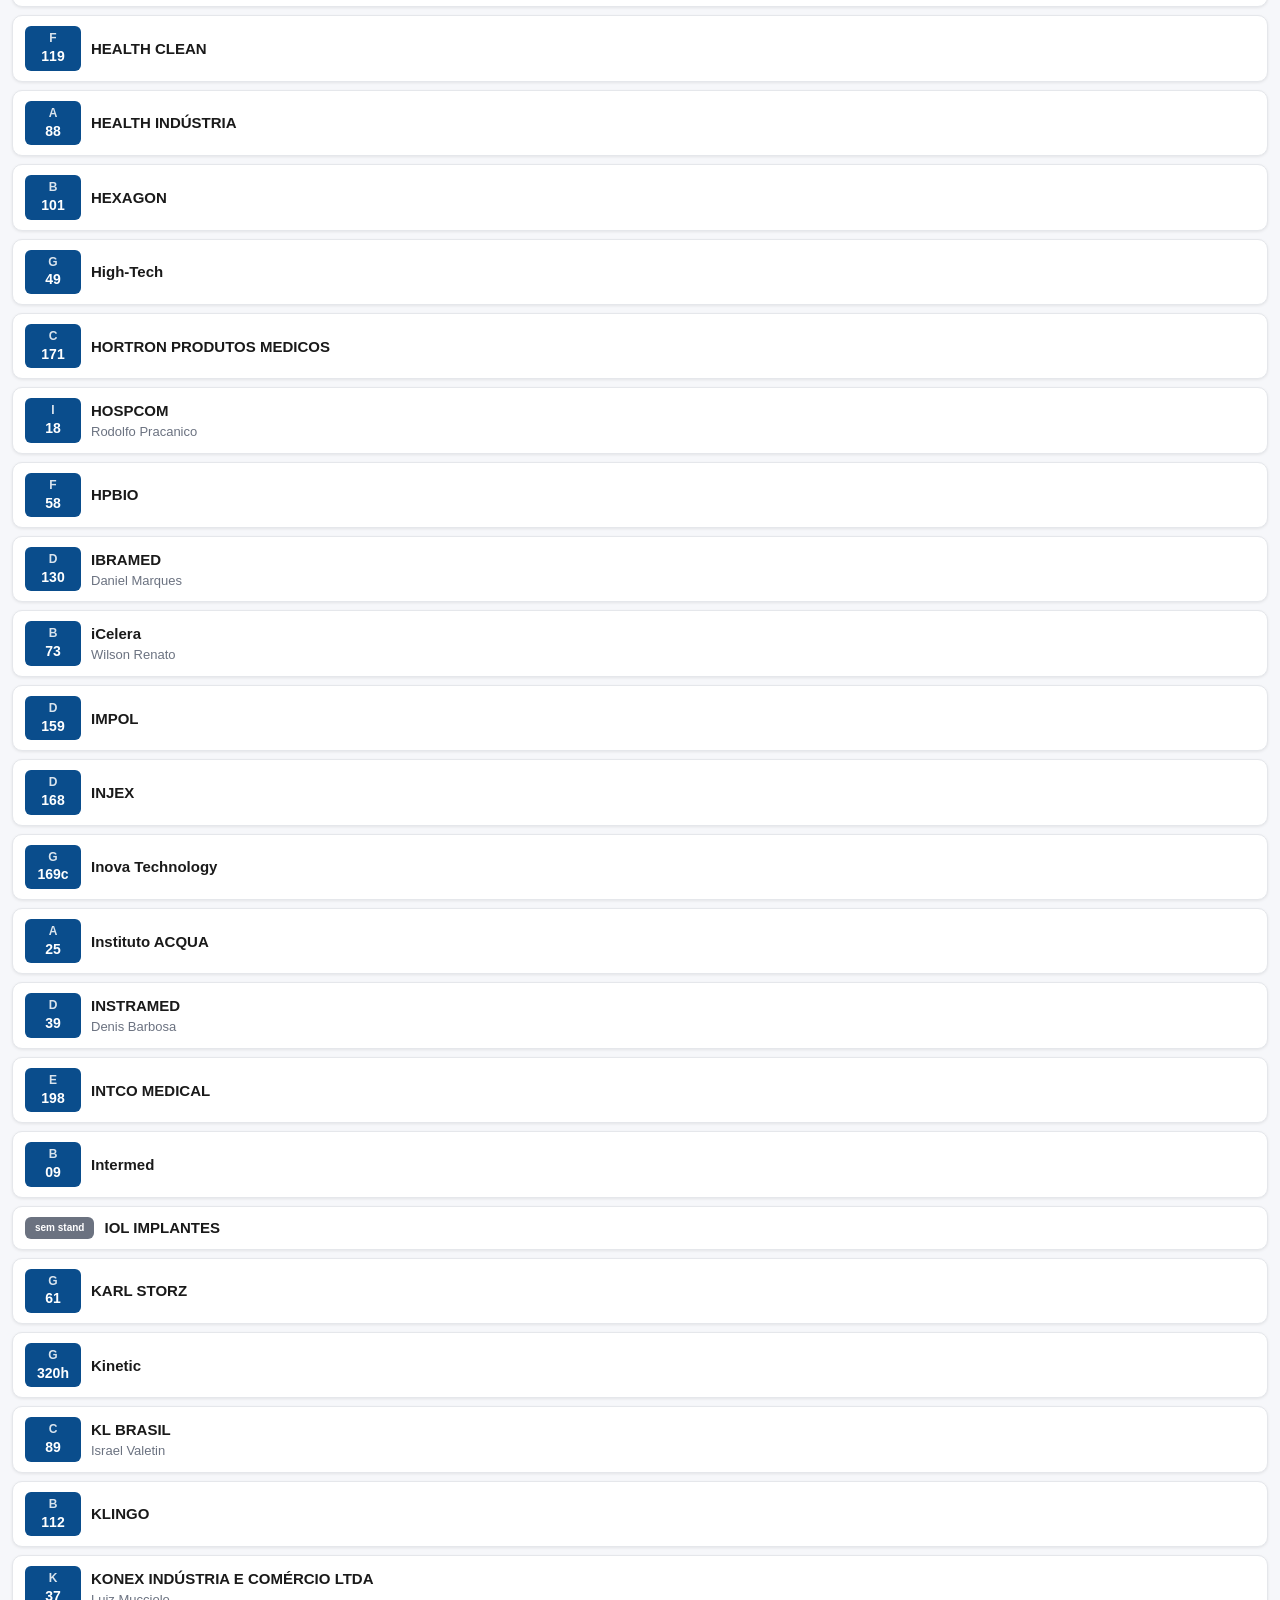
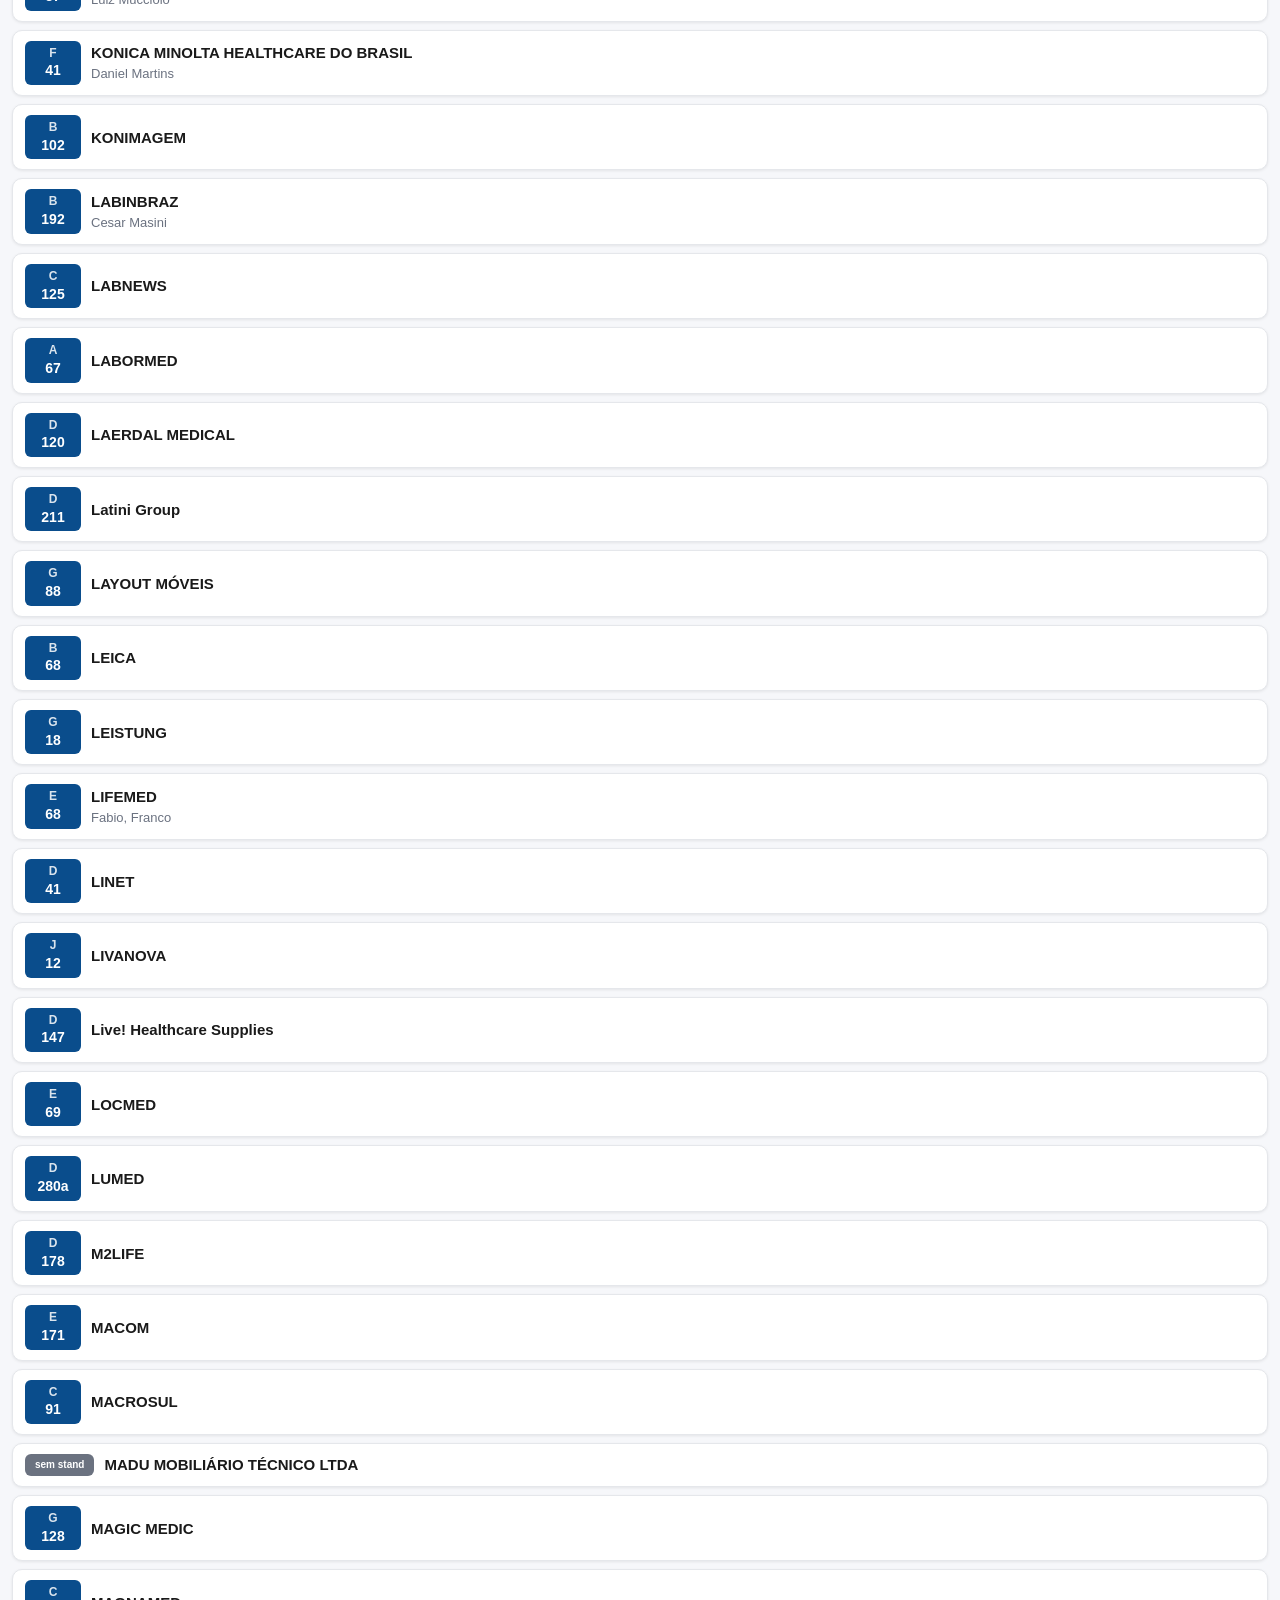
==== commit b5fdc15e: "fix: SW network-first para HTML/JS/CSS + auto-reload quando nova versao disponivel" ====
--- a/index.html
+++ b/index.html
@@ -121,7 +121,20 @@
 <script src="app.js"></script>
 <script>
 if ('serviceWorker' in navigator) {
-  navigator.serviceWorker.register('sw.js').catch(console.warn);
+  navigator.serviceWorker.register('sw.js').then(reg => {
+    reg.addEventListener('updatefound', () => {
+      const nw = reg.installing;
+      if (!nw) return;
+      nw.addEventListener('statechange', () => {
+        if (nw.state === 'installed' && navigator.serviceWorker.controller) {
+          // Nova versão disponível: recarrega automaticamente
+          window.location.reload();
+        }
+      });
+    });
+    // Re-checa a cada minuto se app fica aberto
+    setInterval(() => reg.update().catch(()=>{}), 60000);
+  }).catch(console.warn);
 }
 </script>
 </body>
